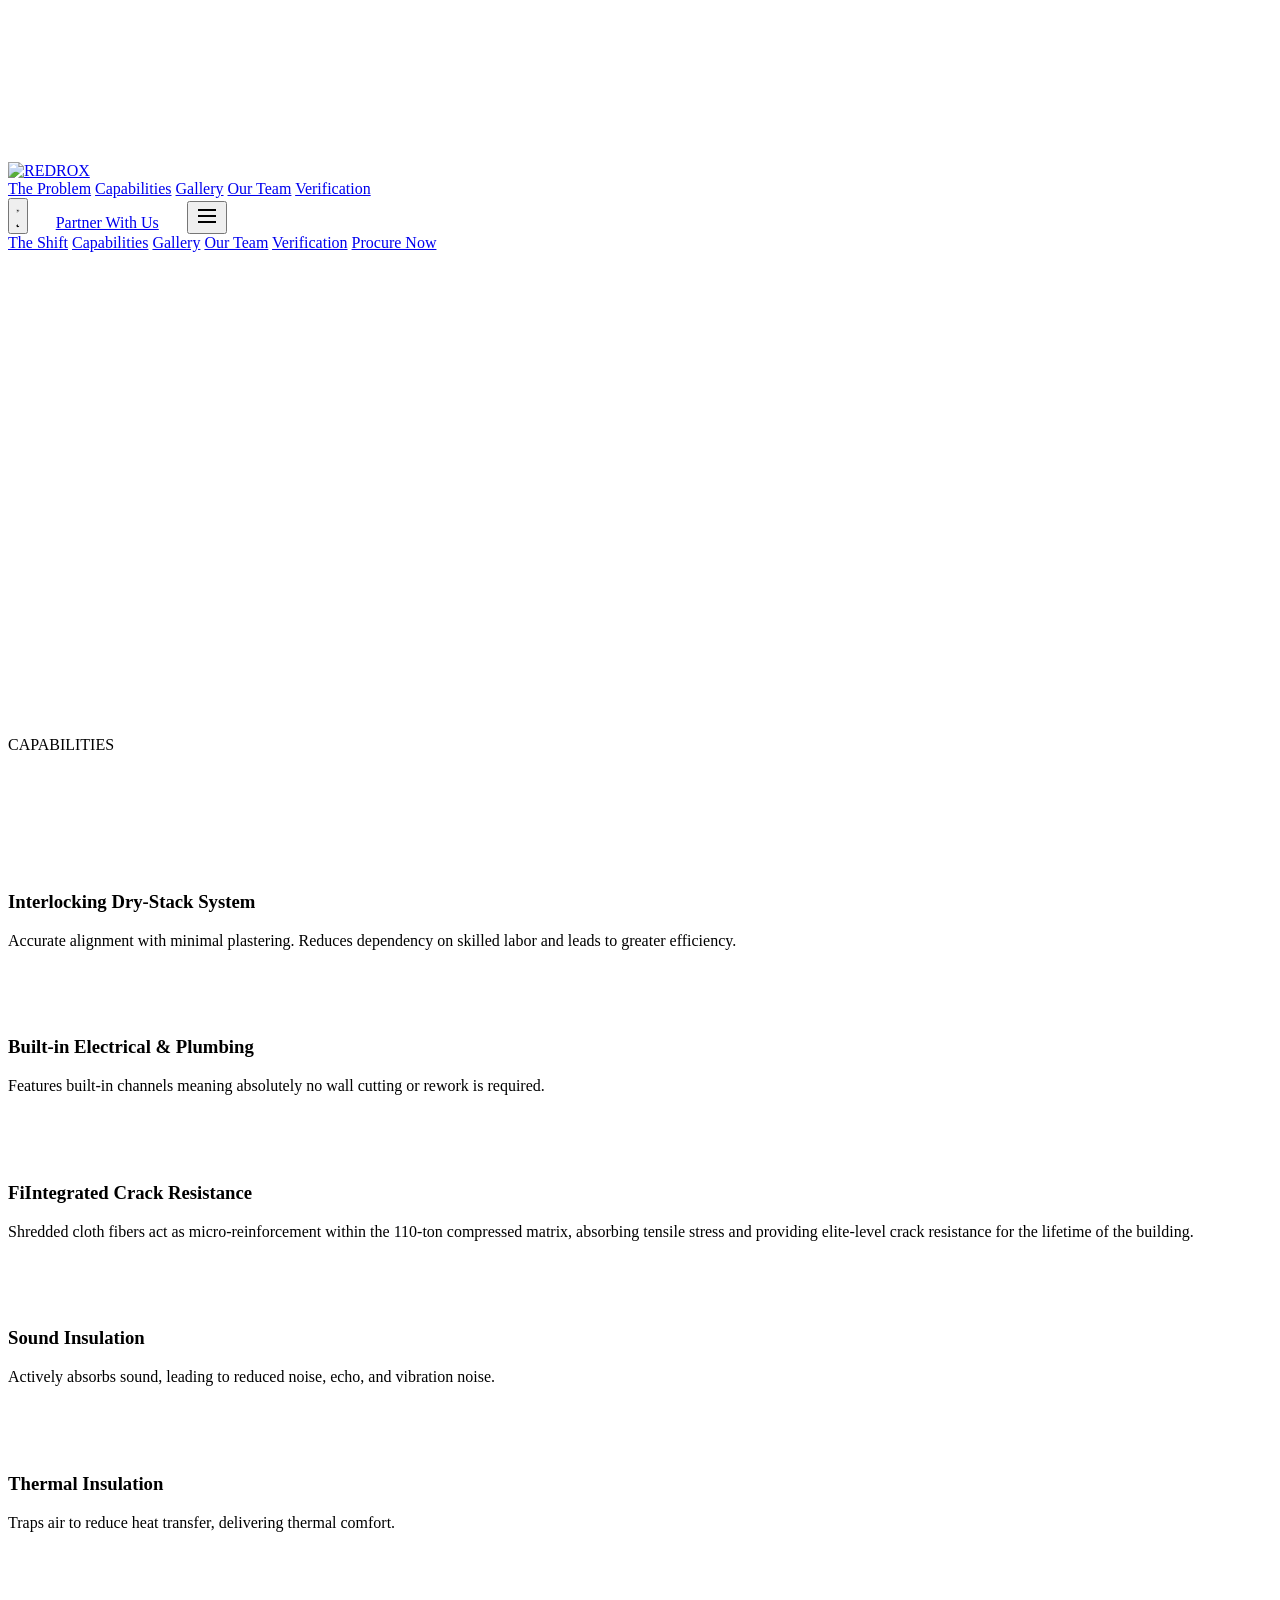
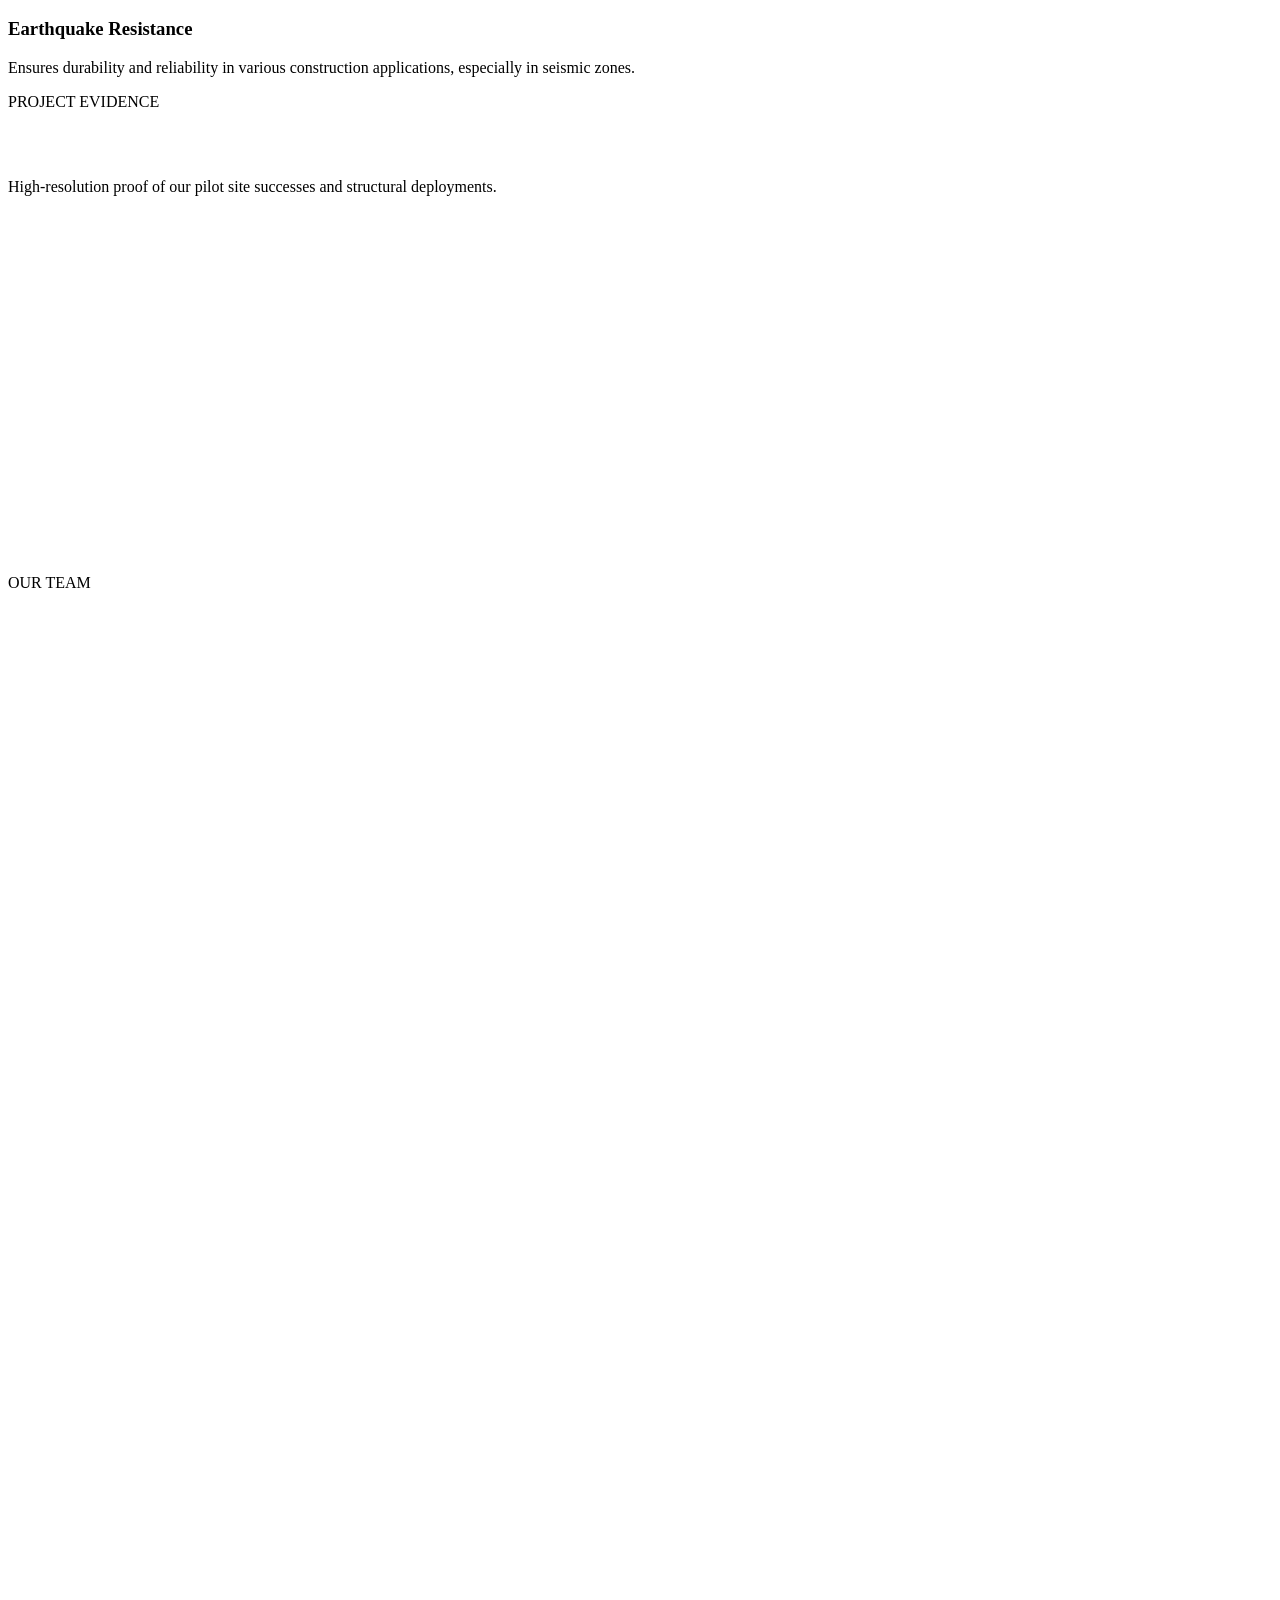
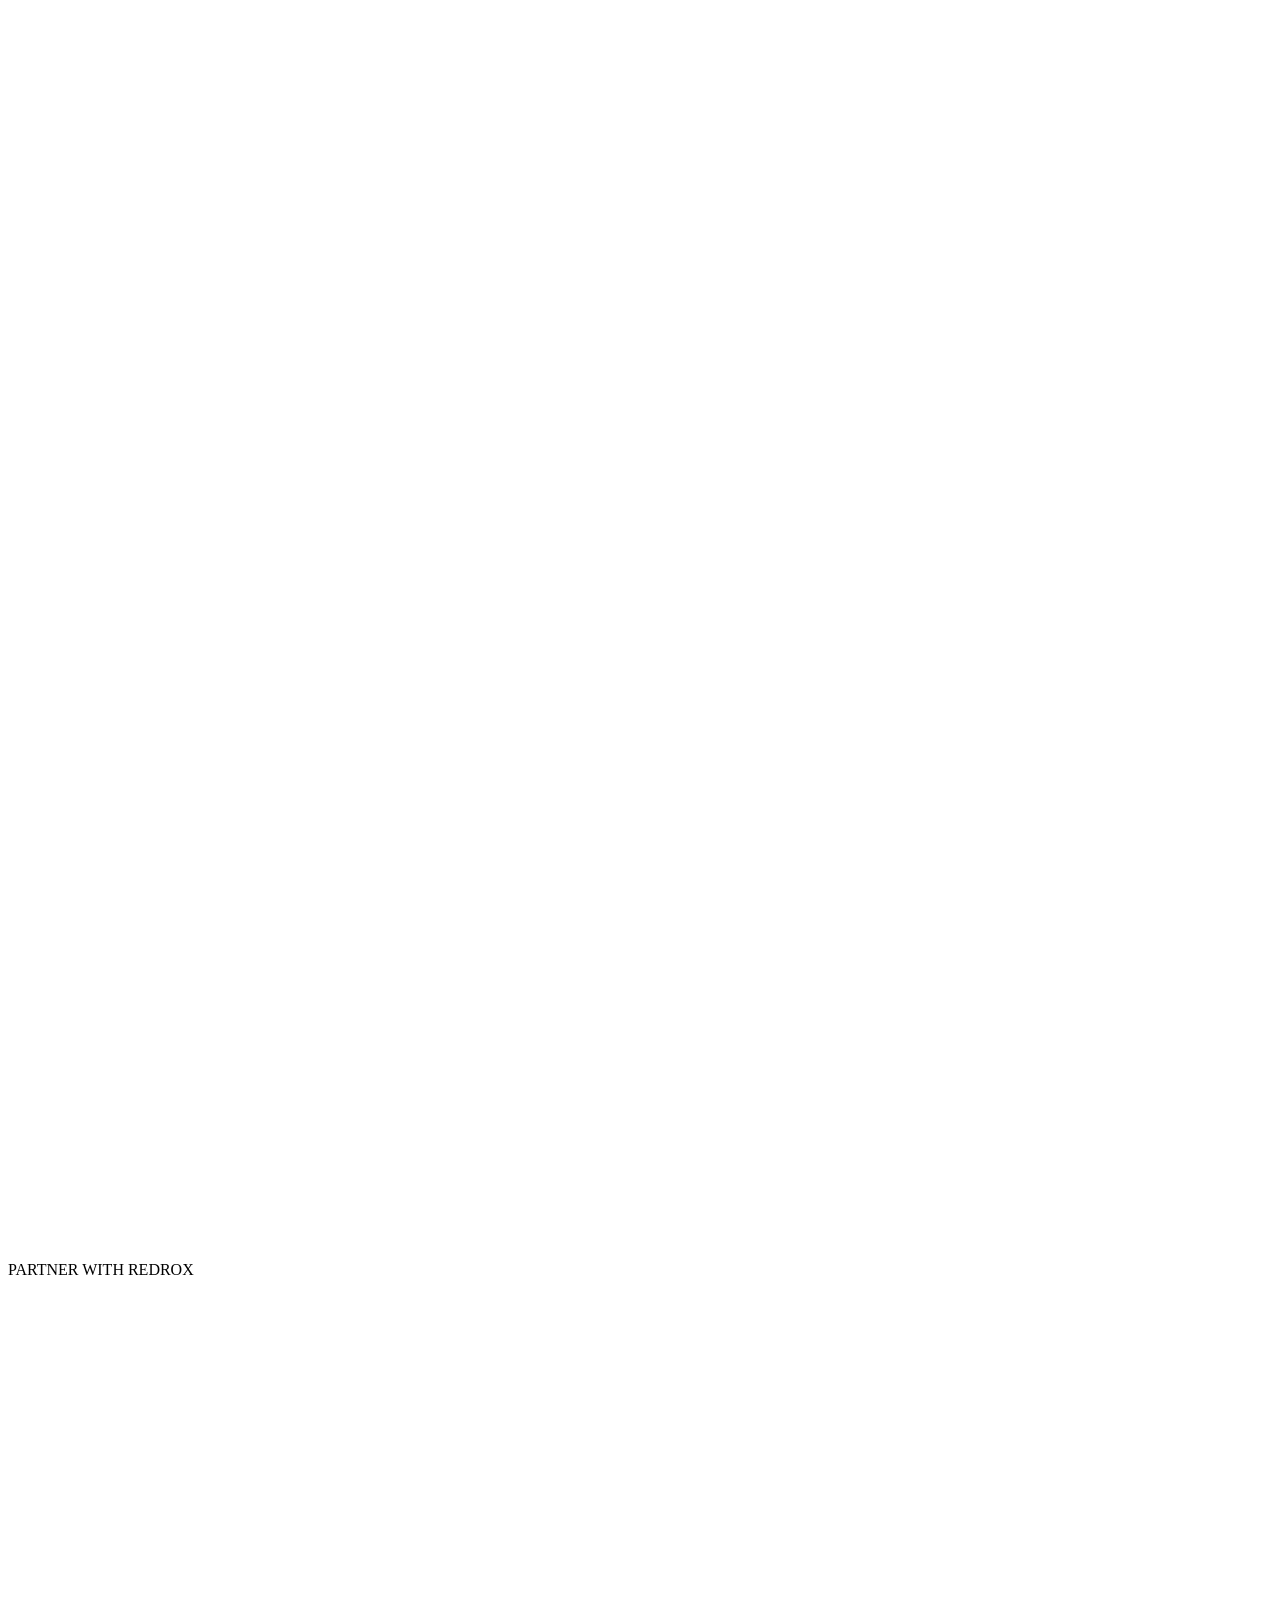
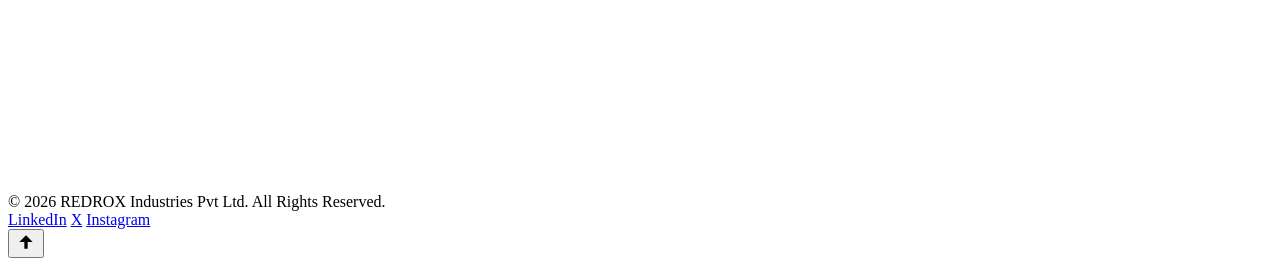
==== index.html @ 6931ef96 "test: slight visual change to verify live deployment pipeline Co-authored-by: Jarvis <technicalmanja" ====
<!DOCTYPE html>
<html lang="en">

<head>
    <meta charset="UTF-8">
    <meta name="viewport" content="width=device-width, initial-scale=1.0">
    <title>REDROX | Strong Foundations of Trust</title>

    <!-- SEO & Metadata -->
    <meta name="description"
        content="REDROX Industries provides high-strength interlocking construction blocks that slash build times from 2 years to 6 months. Eco-friendly, seismic-resistant, and thermally insulated.">
    <meta name="keywords"
        content="REDROX, interlocking blocks, sustainable construction, fast build, seismic resistant, thermal insulation, B2B construction">
    <link rel="icon" type="image/png" href="images/hammer-logo.png">
    <link rel="apple-touch-icon" href="images/favicon.png">

    <!-- Open Graph / Social Media -->
    <meta property="og:title" content="REDROX | Strong Foundations of Trust">
    <meta property="og:description"
        content="Next-generation interlocking blocks slashing construction time and costs without compromising strength.">
    <meta property="og:image" content="images/logo.png">
    <meta property="og:type" content="website">
    <meta name="twitter:card" content="summary_large_image">
    <meta name="twitter:title" content="REDROX Industries | Innovation in Masonry">
    <meta name="twitter:description"
        content="Sustainable, high-performance construction materials for modern infrastructure.">

    <!-- Preconnect & Fonts -->
    <link rel="preconnect" href="https://fonts.googleapis.com">
    <link rel="preconnect" href="https://fonts.gstatic.com" crossorigin>
    <link
        href="https://fonts.googleapis.com/css2?family=Poppins:wght@400;500;600;700;800;900&family=Ubuntu:wght@300;400;500;700&display=swap"
        rel="stylesheet">

    <!-- External Styles -->
    <link href="https://unpkg.com/aos@2.3.1/dist/aos.css" rel="stylesheet">
    <link rel="stylesheet" href="style.css">

    <!-- DEV TIP: Most text elements have 'contenteditable' enabled. You can edit them directly in the browser! -->
</head>

<body>

    <!-- Dynamic Background Elements -->
    <canvas id="bgCanvas" aria-hidden="true"></canvas>
    <div id="spotlight" aria-hidden="true"></div>

    <!-- [1] NAVIGATION -->
    <nav id="navbar">
        <div class="nav-left-brand">
            <a href="#hero">
                <img src="images/logo-combined.png" alt="REDROX" class="nav-logo">
            </a>
        </div>

        <div class="nav-center">
            <a href="#problem">The Problem</a>
            <a href="#features">Capabilities</a>
            <a href="gallery.html">Gallery</a>
            <a href="#team">Our Team</a>
            <a href="#accreditation">Verification</a>
        </div>

        <div class="nav-right">
            <button class="theme-toggle" id="themeToggle" aria-label="Toggle dark/light mode">
                <svg class="sun-icon" viewBox="0 0 24 24">
                    <path
                        d="M12 7c-2.76 0-5 2.24-5 5s2.24 5 5 5 5-2.24 5-5-2.24-5-5-5zM2 13h2c.55 0 1-.45 1-1s-.45-1-1-1H2c-.55 0-1 .45-1 1s.45 1 1 1zm18 0h2c.55 0 1-.45 1-1s-.45-1-1-1h-2c-.55 0-1 .45-1 1s.45 1 1 1zM11 2v2c0 .55.45 1 1 1s1-.45 1-1V2c0-.55-.45-1-1-1s-1 .45-1 1zm0 18v2c0 .55.45 1 1 1s1-.45 1-1v-2c0-.55-.45-1-1-1s-1 .45-1 1zM5.99 4.58a.996.996 0 00-1.41 0 .996.996 0 000 1.41l1.06 1.06c.39.39 1.03.39 1.41 0s.39-1.03 0-1.41L5.99 4.58zm12.37 12.37a.996.996 0 00-1.41 0 .996.996 0 000 1.41l1.06 1.06c.39.39 1.03.39 1.41 0s.39-1.03 0-1.41l-1.06-1.06zm1.06-12.37a.996.996 0 00-1.41 0l-1.06 1.06a.996.996 0 000 1.41c.39.39 1.03.39 1.41 0l1.06-1.06a.996.996 0 000-1.41zM7.05 18.36a.996.996 0 00-1.41 0l-1.06 1.06a.996.996 0 000 1.41c.39.39 1.03.39 1.41 0l1.06-1.06a.996.996 0 000-1.41z" />
                </svg>
                <svg class="moon-icon" viewBox="0 0 24 24">
                    <path
                        d="M12 3c-4.97 0-9 4.03-9 9s4.03 9 9 9 9-4.03 9-9c0-.46-.04-.92-.1-1.36-.98 1.37-2.58 2.26-4.4 2.26-2.98 0-5.4-2.42-5.4-5.4 0-1.81.89-3.42 2.26-4.4-.44-.06-.9-.1-1.36-.1z" />
                </svg>
            </button>
            <a href="#contact" class="btn-primary" style="padding: 10px 24px;">Partner With Us</a>
            <button class="hamburger" id="menuToggle" aria-label="Toggle Navigation Menu">
                <svg width="24" height="24" viewBox="0 0 24 24" fill="none" stroke="currentColor" stroke-width="2">
                    <path d="M3 12h18M3 6h18M3 18h18" />
                </svg>
            </button>
        </div>
    </nav>

    <!-- Mobile Navigation Overlay -->
    <div class="mobile-menu" id="mobileMenu">
        <a href="#problem">The Shift</a>
        <a href="#features">Capabilities</a>
        <a href="gallery.html">Gallery</a>
        <a href="#team">Our Team</a>
        <a href="#accreditation">Verification</a>
        <a href="#contact" class="btn-primary" style="text-align: center;">Procure Now</a>
    </div>

    <!-- [2] HERO SECTION -->
    <header class="hero bg-lava" id="hero">
        <div class="hero-content">
            <h1 data-aos="fade-up" data-aos-duration="1000">
                Strong Foundations of <br><span class="text-red italic">Trust</span>
            </h1>
            <p class="subtext" data-aos="fade-up" data-aos-duration="1000" data-aos-delay="200">
                An eco-friendly, low-resource construction system featuring high-strength interlocking blocks. ✦
            </p>
            <div class="cta-row" data-aos="fade-up" data-aos-duration="1000" data-aos-delay="400">
                <a href="#contact" class="btn-primary btn-large">Secure Bulk Supply</a>
            </div>
            <div class="scroll-indicator-wrap" data-aos="fade-up" data-aos-duration="1000" data-aos-delay="600">
                <div class="scroll-indicator" aria-hidden="true"></div>
            </div>
        </div>
    </header>


    <!-- [4] THE SHIFT (Problem/Solution) -->
    <section class="section problem" id="problem">
        <div class="container grid-center">
            <article class="problem-text" data-aos="fade-up">
                <div class="section-label text-red">THE PROBLEM</div>
                <h2>The Construction Industry is Broken <span class="text-red">We Fixed It.</span></h2>
                <p>
                    100M+ tons of textile waste. 2-year build cycles. Cracking cement blocks. The old way of building is
                    over — REDROX replaces it with something 4–5× stronger, built in a fraction of the time.
                </p>
            </article>
        </div>
    </section>



    <!-- [6] CORE METRICS -->
    <section class="section stats" id="stats">
        <div class="container container-md text-center">
            <h2 data-aos="fade-up">CORE METRICS</h2>
            <div class="stats-grid">
                <div class="stat-card" data-aos="fade-up" data-aos-delay="100">
                    <div class="stat-number">110 TONS</div>
                    <div class="stat-text">Hydraulic compression for maximum density, ensuring zero water leakage and no
                        gaps.</div>
                </div>
                <div class="stat-card" data-aos="fade-up" data-aos-delay="200">
                    <div class="stat-number">4–5&times;</div>
                    <div class="stat-text">Greater load-bearing capacity and strength than conventional clay bricks.
                    </div>
                </div>
                <div class="stat-card" data-aos="fade-up" data-aos-delay="300">
                    <div class="stat-number">70%</div>
                    <div class="stat-text">Reduction in water consumption and significant savings in cement usage per
                        build.</div>
                </div>
                <div class="stat-card" data-aos="fade-up" data-aos-delay="400">
                    <div class="stat-number">10&deg;C</div>
                    <div class="stat-text">Cooler indoor temperatures, drastically lowering AC and electricity
                        consumption.</div>
                </div>
            </div>
        </div>
    </section>

    <!-- [7] STICKY FEATURE SHOWCASE -->
    <section class="section features-sticky" id="features">
        <div class="container text-center mb-48">
            <div class="section-label text-red">CAPABILITIES</div>
            <h2 data-aos="fade-up">Architected for Longevity.</h2>
        </div>

        <div class="sticky-container">
            <div class="sticky-cards" id="stickyCards">
                <article class="sticky-card">
                    <div class="card-inner">
                        <div class="card-icon" aria-hidden="true">
                            <svg viewBox="0 0 48 48" width="48" height="48" fill="none" stroke="var(--accent)"
                                stroke-width="2.5">
                                <rect x="6" y="24" width="36" height="16" rx="2"></rect>
                                <rect x="12" y="8" width="24" height="16" rx="2"></rect>
                                <path d="M20 24v-4m8 4v-4"></path>
                            </svg>
                        </div>
                        <h3>Interlocking Dry-Stack System</h3>
                        <p>Accurate alignment with minimal plastering.
                            Reduces dependency on skilled labor and leads to greater efficiency.</p>
                    </div>
                </article>
                <article class="sticky-card">
                    <div class="card-inner">
                        <div class="card-icon" aria-hidden="true">
                            <svg viewBox="0 0 48 48" width="48" height="48" fill="none" stroke="var(--accent)"
                                stroke-width="2.5">
                                <rect x="6" y="6" width="36" height="36" rx="4"></rect>
                                <path d="M16 6v36M32 6v36M6 24h36M16 16h16M16 32h16"></path>
                            </svg>
                        </div>
                        <h3>Built-in Electrical & Plumbing</h3>
                        <p>Features built-in channels meaning absolutely no wall cutting or rework is required.</p>
                    </div>
                </article>
                <article class="sticky-card">
                    <div class="card-inner">
                        <div class="card-icon" aria-hidden="true">
                            <svg viewBox="0 0 48 48" width="48" height="48" fill="none" stroke="var(--accent)"
                                stroke-width="2.5">
                                <path d="M24 4C14 4 6 12 6 22c0 14 18 22 18 22s18-8 18-22c0-10-8-18-18-18z"></path>
                                <path d="M24 44V16m-8 12l8-6m8 10l-8-6"></path>
                            </svg>
                        </div>
                        <h3>FiIntegrated Crack Resistance</h3>
                        <p>Shredded cloth fibers act as micro-reinforcement within the 110-ton compressed matrix,
                            absorbing tensile stress and providing elite-level crack resistance for the lifetime of the
                            building.</p>
                    </div>
                </article>
                <article class="sticky-card">
                    <div class="card-inner">
                        <div class="card-icon" aria-hidden="true">
                            <svg viewBox="0 0 48 48" width="48" height="48" fill="none" stroke="var(--accent)"
                                stroke-width="2.5">
                                <path d="M12 24c0-6 10-12 10-12v24S12 30 12 24z"></path>
                                <path d="M28 16c4 4 4 12 0 16M34 10c8 8 8 20 0 28"></path>
                            </svg>
                        </div>
                        <h3>Sound Insulation</h3>
                        <p>Actively absorbs sound, leading to reduced noise, echo, and vibration noise.</p>
                    </div>
                </article>
                <article class="sticky-card">
                    <div class="card-inner">
                        <div class="card-icon" aria-hidden="true">
                            <svg viewBox="0 0 48 48" width="48" height="48" fill="none" stroke="var(--accent)"
                                stroke-width="2.5">
                                <path d="M24 38a6 6 0 100-12 6 6 0 000 12z"></path>
                                <path d="M24 10v16"></path>
                                <path d="M34 16v14a10 10 0 01-20 0V16a10 10 0 0120 0z"></path>
                            </svg>
                        </div>
                        <h3>Thermal Insulation</h3>
                        <p>Traps air to reduce heat transfer, delivering thermal comfort.</p>
                    </div>
                </article>
                <article class="sticky-card">
                    <div class="card-inner">
                        <div class="card-icon" aria-hidden="true">
                            <svg viewBox="0 0 48 48" width="48" height="48" fill="none" stroke="var(--accent)"
                                stroke-width="2.5">
                                <path d="M24 4L8 12v16l16 16 16-16V12L24 4z"></path>
                                <path d="M8 12l16 12 16-12"></path>
                                <path d="M24 24v20"></path>
                            </svg>
                        </div>
                        <h3>Earthquake Resistance</h3>
                        <p>Ensures durability and reliability in various construction applications, especially in
                            seismic zones.</p>
                    </div>
                </article>
            </div>
        </div>
    </section>

    <!-- [8] SITE INSTALLATIONS GALLERY -->
    <section class="section gallery" id="evidence">
        <div class="container text-center">
            <div class="section-label text-red">PROJECT EVIDENCE</div>
            <h2 data-aos="fade-up">Proven in the Field.</h2>
            <p class="subtext-centered mb-48">High-resolution proof of our pilot site successes
                and structural deployments.</p>

            <div class="bento-grid">
                <!-- Row 1 & 2 Left: Main Image (2x2) -->
                <div class="bento-cell bento-2x2" data-aos="fade-up" data-aos-delay="100">
                    <img src="images/1.jpeg" alt="REDROX Site Installation" loading="lazy">
                </div>

                <!-- Row 1 Right: Video 7 (2x1) -->
                <div class="bento-cell bento-2x1" data-aos="fade-up" data-aos-delay="200">
                    <video autoplay muted loop playsinline>
                        <source src="videos/14.mp4" type="video/mp4">
                    </video>
                </div>

                <!-- Row 2 Middle: Image 2 (1x1) -->
                <div class="bento-cell bento-1x1" data-aos="fade-up" data-aos-delay="300">
                    <img src="images/2.jpeg" alt="Material Texture" loading="lazy">
                </div>

                <!-- Row 2 Right: Video 6 (1x1) -->
                <div class="bento-cell bento-1x1" data-aos="fade-up" data-aos-delay="400">
                    <video autoplay muted loop playsinline>
                        <source src="videos/16.mp4" type="video/mp4">
                    </video>
                </div>

            </div>

            <div class="text-center mt-48" data-aos="fade-up">
                <a href="gallery.html" class="btn-secondary btn-large">Explore Full Gallery</a>
            </div>
        </div>
    </section>

    <!-- [9] TEAM SECTION -->
    <section class="section team-marquee-section" id="team">
        <div class="container text-center mb-48">
            <div class="section-label text-red">OUR TEAM</div>
            <h2 data-aos="fade-up">Meet our Innovators</h2>
            <p class="subtext-centered" data-aos="fade-up" data-aos-delay="100">
                A dynamic team of young innovators blending engineering expertise with fresh
                perspectives to shape a stronger future.
            </p>
        </div>

        <div class="marquee-container" data-aos="fade-in" data-aos-delay="200">
            <div class="marquee-content">
                <!-- Original Set -->
                <div class="team-member-card">
                    <div class="team-img-box">
                        <img src="images/team-1.png" alt="S.A Kanith Kumar" loading="lazy">
                    </div>
                    <div class="team-info">
                        <h3>S.A Kanith Kumar</h3>
                        <div class="role">Founder &amp; CEO</div>
                        <p class="bio">Founded REDROX at the age of 18 with a vision to turn innovative ideas into
                            real-world solutions. Currently pursuing Civil Engineering at Sathyabama Institute of
                            Science and Technology. He is driven by curiosity and determination to build impactful
                            solutions and grow REDROX into a global leader.</p>
                        <div class="social-links">
                            <a href="#" aria-label="LinkedIn" class="social-icon">
                                <svg viewBox="0 0 24 24" fill="currentColor" width="20" height="20">
                                    <path
                                        d="M20.447 20.452h-3.554v-5.569c0-1.328-.027-3.037-1.852-3.037-1.853 0-2.136 1.445-2.136 2.939v5.667H9.351V9h3.414v1.561h.046c.477-.9 1.637-1.85 3.37-1.85 3.601 0 4.267 2.37 4.267 5.455v6.286zM5.337 7.433c-1.144 0-2.063-.926-2.063-2.065 0-1.138.92-2.063 2.063-2.063 1.14 0 2.064.925 2.064 2.063 0 1.139-.925 2.065-2.064 2.065zm1.782 13.019H3.555V9h3.564v11.452zM22.225 0H1.771C.792 0 0 .774 0 1.729v20.542C0 23.227.792 24 1.771 24h20.451C23.2 24 24 23.227 24 22.271V1.729C24 .774 23.2 0 22.222 0h.003z" />
                                </svg>
                            </a>
                            <a href="#" aria-label="Instagram" class="social-icon">
                                <svg viewBox="0 0 24 24" fill="currentColor" width="20" height="20">
                                    <path
                                        d="M12 2.163c3.204 0 3.584.012 4.85.07 3.252.148 4.771 1.691 4.919 4.919.058 1.265.069 1.645.069 4.849 0 3.205-.012 3.584-.069 4.849-.149 3.225-1.664 4.771-4.919 4.919-1.266.058-1.644.07-4.85.07-3.204 0-3.584-.012-4.849-.07-3.26-.149-4.771-1.699-4.919-4.92-.058-1.265-.07-1.644-.07-4.849 0-3.204.013-3.583.07-4.849.149-3.227 1.664-4.771 4.919-4.919 1.266-.057 1.645-.069 4.849-.069zM12 0C8.741 0 8.333.014 7.053.072 2.695.272.273 2.69.073 7.052.014 8.333 0 8.741 0 12c0 3.259.014 3.668.072 4.948.203 4.358 2.618 6.78 6.98 6.98C8.333 23.986 8.741 24 12 24c3.259 0 3.668-.014 4.948-.072 4.354-.2 6.782-2.618 6.979-6.98.059-1.28.073-1.689.073-4.948 0-3.259-.014-3.667-.072-4.947-.196-4.354-2.617-6.78-6.979-6.98C15.668.014 15.259 0 12 0zm0 5.838a6.162 6.162 0 100 12.324 6.162 6.162 0 000-12.324zM12 16a4 4 0 110-8 4 4 0 010 8zm6.406-11.845a1.44 1.44 0 100 2.881 1.44 1.44 0 000-2.881z" />
                                </svg>
                            </a>
                        </div>
                    </div>
                </div>


                <div class="team-member-card">
                    <div class="team-img-box">
                        <img src="images/team-2.png" alt="S.Raghavi" loading="lazy">
                    </div>
                    <div class="team-info">
                        <h3>S.Raghavi</h3>
                        <div class="role">Co-Founder, CCO</div>
                        <p class="bio">Raghavi plays a vital role in supporting the company’s communication strategy and
                            creative direction. She brings fresh ideas and innovative thinking that help shape the
                            company’s unique voice and future.</p>
                        <div class="social-links">
                            <a href="#" aria-label="LinkedIn" class="social-icon">
                                <svg viewBox="0 0 24 24" fill="currentColor" width="20" height="20">
                                    <path
                                        d="M20.447 20.452h-3.554v-5.569c0-1.328-.027-3.037-1.852-3.037-1.853 0-2.136 1.445-2.136 2.939v5.667H9.351V9h3.414v1.561h.046c.477-.9 1.637-1.85 3.37-1.85 3.601 0 4.267 2.37 4.267 5.455v6.286zM5.337 7.433c-1.144 0-2.063-.926-2.063-2.065 0-1.138.92-2.063 2.063-2.063 1.14 0 2.064.925 2.064 2.063 0 1.139-.925 2.065-2.064 2.065zm1.782 13.019H3.555V9h3.564v11.452zM22.225 0H1.771C.792 0 0 .774 0 1.729v20.542C0 23.227.792 24 1.771 24h20.451C23.2 24 24 23.227 24 22.271V1.729C24 .774 23.2 0 22.222 0h.003z" />
                                </svg>
                            </a>
                            <a href="#" aria-label="Instagram" class="social-icon">
                                <svg viewBox="0 0 24 24" fill="currentColor" width="20" height="20">
                                    <path
                                        d="M12 2.163c3.204 0 3.584.012 4.85.07 3.252.148 4.771 1.691 4.919 4.919.058 1.265.069 1.645.069 4.849 0 3.205-.012 3.584-.069 4.849-.149 3.225-1.664 4.771-4.919 4.919-1.266.058-1.644.07-4.85.07-3.204 0-3.584-.012-4.849-.07-3.26-.149-4.771-1.699-4.919-4.92-.058-1.265-.07-1.644-.07-4.849 0-3.204.013-3.583.07-4.849.149-3.227 1.664-4.771 4.919-4.919 1.266-.057 1.645-.069 4.849-.069zM12 0C8.741 0 8.333.014 7.053.072 2.695.272.273 2.69.073 7.052.014 8.333 0 8.741 0 12c0 3.259.014 3.668.072 4.948.203 4.358 2.618 6.78 6.98 6.98C8.333 23.986 8.741 24 12 24c3.259 0 3.668-.014 4.948-.072 4.354-.2 6.782-2.618 6.979-6.98.059-1.28.073-1.689.073-4.948 0-3.259-.014-3.667-.072-4.947-.196-4.354-2.617-6.78-6.979-6.98C15.668.014 15.259 0 12 0zm0 5.838a6.162 6.162 0 100 12.324 6.162 6.162 0 000-12.324zM12 16a4 4 0 110-8 4 4 0 010 8zm6.406-11.845a1.44 1.44 0 100 2.881 1.44 1.44 0 000-2.881z" />
                                </svg>
                            </a>
                        </div>
                    </div>
                </div>


                <div class="team-member-card">
                    <div class="team-img-box">
                        <img src="images/team-3.png" alt="S.Adhith" loading="lazy">
                    </div>
                    <div class="team-info">
                        <h3>S.Adhith</h3>
                        <div class="role">Chief Operating Officer</div>
                        <p class="bio">Aged 19, Adhith is a key member of the leadership team. Manages day-to-day
                            operations and ensures the smooth execution of the company’s vision. He focuses on turning
                            bold ideas into action to drive company growth.</p>
                        <div class="social-links">
                            <a href="#" aria-label="LinkedIn" class="social-icon">
                                <svg viewBox="0 0 24 24" fill="currentColor" width="20" height="20">
                                    <path
                                        d="M20.447 20.452h-3.554v-5.569c0-1.328-.027-3.037-1.852-3.037-1.853 0-2.136 1.445-2.136 2.939v5.667H9.351V9h3.414v1.561h.046c.477-.9 1.637-1.85 3.37-1.85 3.601 0 4.267 2.37 4.267 5.455v6.286zM5.337 7.433c-1.144 0-2.063-.926-2.063-2.065 0-1.138.92-2.063 2.063-2.063 1.14 0 2.064.925 2.064 2.063 0 1.139-.925 2.065-2.064 2.065zm1.782 13.019H3.555V9h3.564v11.452zM22.225 0H1.771C.792 0 0 .774 0 1.729v20.542C0 23.227.792 24 1.771 24h20.451C23.2 24 24 23.227 24 22.271V1.729C24 .774 23.2 0 22.222 0h.003z" />
                                </svg>
                            </a>
                            <a href="#" aria-label="Instagram" class="social-icon">
                                <svg viewBox="0 0 24 24" fill="currentColor" width="20" height="20">
                                    <path
                                        d="M12 2.163c3.204 0 3.584.012 4.85.07 3.252.148 4.771 1.691 4.919 4.919.058 1.265.069 1.645.069 4.849 0 3.205-.012 3.584-.069 4.849-.149 3.225-1.664 4.771-4.919 4.919-1.266.058-1.644.07-4.85.07-3.204 0-3.584-.012-4.849-.07-3.26-.149-4.771-1.699-4.919-4.92-.058-1.265-.07-1.644-.07-4.849 0-3.204.013-3.583.07-4.849.149-3.227 1.664-4.771 4.919-4.919 1.266-.057 1.645-.069 4.849-.069zM12 0C8.741 0 8.333.014 7.053.072 2.695.272.273 2.69.073 7.052.014 8.333 0 8.741 0 12c0 3.259.014 3.668.072 4.948.203 4.358 2.618 6.78 6.98 6.98C8.333 23.986 8.741 24 12 24c3.259 0 3.668-.014 4.948-.072 4.354-.2 6.782-2.618 6.979-6.98.059-1.28.073-1.689.073-4.948 0-3.259-.014-3.667-.072-4.947-.196-4.354-2.617-6.78-6.979-6.98C15.668.014 15.259 0 12 0zm0 5.838a6.162 6.162 0 100 12.324 6.162 6.162 0 000-12.324zM12 16a4 4 0 110-8 4 4 0 010 8zm6.406-11.845a1.44 1.44 0 100 2.881 1.44 1.44 0 000-2.881z" />
                                </svg>
                            </a>
                        </div>
                    </div>
                </div>

                <div class="team-member-card">
                    <div class="team-img-box">
                        <img src="images/team-4.png" alt="M.Kiruthivasan" loading="lazy">
                    </div>
                    <div class="team-info">
                        <h3>M.Kiruthivasan</h3>
                        <div class="role">Chief Financial Officer</div>
                        <p class="bio">Currently pursuing an MBA. Responsible for overseeing financial planning and
                            strategy. He ensures financial stability while supporting long-term development and growth.
                        </p>
                        <div class="social-links">
                            <a href="#" aria-label="LinkedIn" class="social-icon">
                                <svg viewBox="0 0 24 24" fill="currentColor" width="20" height="20">
                                    <path
                                        d="M20.447 20.452h-3.554v-5.569c0-1.328-.027-3.037-1.852-3.037-1.853 0-2.136 1.445-2.136 2.939v5.667H9.351V9h3.414v1.561h.046c.477-.9 1.637-1.85 3.37-1.85 3.601 0 4.267 2.37 4.267 5.455v6.286zM5.337 7.433c-1.144 0-2.063-.926-2.063-2.065 0-1.138.92-2.063 2.063-2.063 1.14 0 2.064.925 2.064 2.063 0 1.139-.925 2.065-2.064 2.065zm1.782 13.019H3.555V9h3.564v11.452zM22.225 0H1.771C.792 0 0 .774 0 1.729v20.542C0 23.227.792 24 1.771 24h20.451C23.2 24 24 23.227 24 22.271V1.729C24 .774 23.2 0 22.222 0h.003z" />
                                </svg>
                            </a>
                            <a href="#" aria-label="Instagram" class="social-icon">
                                <svg viewBox="0 0 24 24" fill="currentColor" width="20" height="20">
                                    <path
                                        d="M12 2.163c3.204 0 3.584.012 4.85.07 3.252.148 4.771 1.691 4.919 4.919.058 1.265.069 1.645.069 4.849 0 3.205-.012 3.584-.069 4.849-.149 3.225-1.664 4.771-4.919 4.919-1.266.058-1.644.07-4.85.07-3.204 0-3.584-.012-4.849-.07-3.26-.149-4.771-1.699-4.919-4.92-.058-1.265-.07-1.644-.07-4.849 0-3.204.013-3.583.07-4.849.149-3.227 1.664-4.771 4.919-4.919 1.266-.057 1.645-.069 4.849-.069zM12 0C8.741 0 8.333.014 7.053.072 2.695.272.273 2.69.073 7.052.014 8.333 0 8.741 0 12c0 3.259.014 3.668.072 4.948.203 4.358 2.618 6.78 6.98 6.98C8.333 23.986 8.741 24 12 24c3.259 0 3.668-.014 4.948-.072 4.354-.2 6.782-2.618 6.979-6.98.059-1.28.073-1.689.073-4.948 0-3.259-.014-3.667-.072-4.947-.196-4.354-2.617-6.78-6.979-6.98C15.668.014 15.259 0 12 0zm0 5.838a6.162 6.162 0 100 12.324 6.162 6.162 0 000-12.324zM12 16a4 4 0 110-8 4 4 0 010 8zm6.406-11.845a1.44 1.44 0 100 2.881 1.44 1.44 0 000-2.881z" />
                                </svg>
                            </a>
                        </div>
                    </div>
                </div>

                <div class="team-member-card">
                    <div class="team-img-box">
                        <img src="images/team-5.png" alt="M.S. Anushri" loading="lazy">
                    </div>
                    <div class="team-info">
                        <h3>M. S. Anushri</h3>
                        <div class="role">Chief Marketing Officer</div>
                        <p class="bio">Pursuing Biomedical Engineering at Sathyabama Institute of Science and
                            Technology. Leads marketing efforts and brand building. With strong communication skills,
                            she connects REDROX with global audiences to promote the company’s vision.</p>
                        <div class="social-links">
                            <a href="#" aria-label="LinkedIn" class="social-icon">
                                <svg viewBox="0 0 24 24" fill="currentColor" width="20" height="20">
                                    <path
                                        d="M20.447 20.452h-3.554v-5.569c0-1.328-.027-3.037-1.852-3.037-1.853 0-2.136 1.445-2.136 2.939v5.667H9.351V9h3.414v1.561h.046c.477-.9 1.637-1.85 3.37-1.85 3.601 0 4.267 2.37 4.267 5.455v6.286zM5.337 7.433c-1.144 0-2.063-.926-2.063-2.065 0-1.138.92-2.063 2.063-2.063 1.14 0 2.064.925 2.064 2.063 0 1.139-.925 2.065-2.064 2.065zm1.782 13.019H3.555V9h3.564v11.452zM22.225 0H1.771C.792 0 0 .774 0 1.729v20.542C0 23.227.792 24 1.771 24h20.451C23.2 24 24 23.227 24 22.271V1.729C24 .774 23.2 0 22.222 0h.003z" />
                                </svg>
                            </a>
                            <a href="#" aria-label="Instagram" class="social-icon">
                                <svg viewBox="0 0 24 24" fill="currentColor" width="20" height="20">
                                    <path
                                        d="M12 2.163c3.204 0 3.584.012 4.85.07 3.252.148 4.771 1.691 4.919 4.919.058 1.265.069 1.645.069 4.849 0 3.205-.012 3.584-.069 4.849-.149 3.225-1.664 4.771-4.919 4.919-1.266.058-1.644.07-4.85.07-3.204 0-3.584-.012-4.849-.07-3.26-.149-4.771-1.699-4.919-4.92-.058-1.265-.07-1.644-.07-4.849 0-3.204.013-3.583.07-4.849.149-3.227 1.664-4.771 4.919-4.919 1.266-.057 1.645-.069 4.849-.069zM12 0C8.741 0 8.333.014 7.053.072 2.695.272.273 2.69.073 7.052.014 8.333 0 8.741 0 12c0 3.259.014 3.668.072 4.948.203 4.358 2.618 6.78 6.98 6.98C8.333 23.986 8.741 24 12 24c3.259 0 3.668-.014 4.948-.072 4.354-.2 6.782-2.618 6.979-6.98.059-1.28.073-1.689.073-4.948 0-3.259-.014-3.667-.072-4.947-.196-4.354-2.617-6.78-6.979-6.98C15.668.014 15.259 0 12 0zm0 5.838a6.162 6.162 0 100 12.324 6.162 6.162 0 000-12.324zM12 16a4 4 0 110-8 4 4 0 010 8zm6.406-11.845a1.44 1.44 0 100 2.881 1.44 1.44 0 000-2.881z" />
                                </svg>
                            </a>
                        </div>
                    </div>
                </div>

                <div class="team-member-card">
                    <div class="team-img-box">
                        <img src="images/team-6.png" alt="Varsha Prabhakaran" loading="lazy">
                    </div>
                    <div class="team-info">
                        <h3>Varsha Prabhakaran</h3>
                        <div class="role">Business Development Executive</div>
                        <p class="bio">Pursuing her first year at Manipal University. Focuses on identifying new
                            business opportunities and building partnerships. She also assists the team with legal and
                            documentation-related work to ensure smooth operations.</p>
                        <div class="social-links">
                            <a href="#" aria-label="LinkedIn" class="social-icon">
                                <svg viewBox="0 0 24 24" fill="currentColor" width="20" height="20">
                                    <path
                                        d="M20.447 20.452h-3.554v-5.569c0-1.328-.027-3.037-1.852-3.037-1.853 0-2.136 1.445-2.136 2.939v5.667H9.351V9h3.414v1.561h.046c.477-.9 1.637-1.85 3.37-1.85 3.601 0 4.267 2.37 4.267 5.455v6.286zM5.337 7.433c-1.144 0-2.063-.926-2.063-2.065 0-1.138.92-2.063 2.063-2.063 1.14 0 2.064.925 2.064 2.063 0 1.139-.925 2.065-2.064 2.065zm1.782 13.019H3.555V9h3.564v11.452zM22.225 0H1.771C.792 0 0 .774 0 1.729v20.542C0 23.227.792 24 1.771 24h20.451C23.2 24 24 23.227 24 22.271V1.729C24 .774 23.2 0 22.222 0h.003z" />
                                </svg>
                            </a>
                            <a href="#" aria-label="Instagram" class="social-icon">
                                <svg viewBox="0 0 24 24" fill="currentColor" width="20" height="20">
                                    <path
                                        d="M12 2.163c3.204 0 3.584.012 4.85.07 3.252.148 4.771 1.691 4.919 4.919.058 1.265.069 1.645.069 4.849 0 3.205-.012 3.584-.069 4.849-.149 3.225-1.664 4.771-4.919 4.919-1.266.058-1.644.07-4.85.07-3.204 0-3.584-.012-4.849-.07-3.26-.149-4.771-1.699-4.919-4.92-.058-1.265-.07-1.644-.07-4.849 0-3.204.013-3.583.07-4.849.149-3.227 1.664-4.771 4.919-4.919 1.266-.057 1.645-.069 4.849-.069zM12 0C8.741 0 8.333.014 7.053.072 2.695.272.273 2.69.073 7.052.014 8.333 0 8.741 0 12c0 3.259.014 3.668.072 4.948.203 4.358 2.618 6.78 6.98 6.98C8.333 23.986 8.741 24 12 24c3.259 0 3.668-.014 4.948-.072 4.354-.2 6.782-2.618 6.979-6.98.059-1.28.073-1.689.073-4.948 0-3.259-.014-3.667-.072-4.947-.196-4.354-2.617-6.78-6.979-6.98C15.668.014 15.259 0 12 0zm0 5.838a6.162 6.162 0 100 12.324 6.162 6.162 0 000-12.324zM12 16a4 4 0 110-8 4 4 0 010 8zm6.406-11.845a1.44 1.44 0 100 2.881 1.44 1.44 0 000-2.881z" />
                                </svg>
                            </a>
                        </div>
                    </div>
                </div>

                <!-- Duplicate Set -->
                <div class="team-member-card" aria-hidden="true">
                    <div class="team-img-box">
                        <img src="images/team-1.png" alt="S.A Kanith Kumar" loading="lazy">
                    </div>
                    <div class="team-info">
                        <h3>S.A Kanith Kumar</h3>
                        <div class="role">Founder &amp; CEO</div>
                        <p class="bio">Founded REDROX at the age of 18 with a vision to turn innovative ideas into
                            real-world solutions. Currently pursuing Civil Engineering at Sathyabama Institute of
                            Science and Technology. He is driven by curiosity and determination to build impactful
                            solutions and grow REDROX into a global leader.</p>
                        <div class="social-links">
                            <a href="#" aria-label="LinkedIn" class="social-icon">
                                <svg viewBox="0 0 24 24" fill="currentColor" width="20" height="20">
                                    <path
                                        d="M20.447 20.452h-3.554v-5.569c0-1.328-.027-3.037-1.852-3.037-1.853 0-2.136 1.445-2.136 2.939v5.667H9.351V9h3.414v1.561h.046c.477-.9 1.637-1.85 3.37-1.85 3.601 0 4.267 2.37 4.267 5.455v6.286zM5.337 7.433c-1.144 0-2.063-.926-2.063-2.065 0-1.138.92-2.063 2.063-2.063 1.14 0 2.064.925 2.064 2.063 0 1.139-.925 2.065-2.064 2.065zm1.782 13.019H3.555V9h3.564v11.452zM22.225 0H1.771C.792 0 0 .774 0 1.729v20.542C0 23.227.792 24 1.771 24h20.451C23.2 24 24 23.227 24 22.271V1.729C24 .774 23.2 0 22.222 0h.003z" />
                                </svg>
                            </a>
                            <a href="#" aria-label="Instagram" class="social-icon">
                                <svg viewBox="0 0 24 24" fill="currentColor" width="20" height="20">
                                    <path
                                        d="M12 2.163c3.204 0 3.584.012 4.85.07 3.252.148 4.771 1.691 4.919 4.919.058 1.265.069 1.645.069 4.849 0 3.205-.012 3.584-.069 4.849-.149 3.225-1.664 4.771-4.919 4.919-1.266.058-1.644.07-4.85.07-3.204 0-3.584-.012-4.849-.07-3.26-.149-4.771-1.699-4.919-4.92-.058-1.265-.07-1.644-.07-4.849 0-3.204.013-3.583.07-4.849.149-3.227 1.664-4.771 4.919-4.919 1.266-.057 1.645-.069 4.849-.069zM12 0C8.741 0 8.333.014 7.053.072 2.695.272.273 2.69.073 7.052.014 8.333 0 8.741 0 12c0 3.259.014 3.668.072 4.948.203 4.358 2.618 6.78 6.98 6.98C8.333 23.986 8.741 24 12 24c3.259 0 3.668-.014 4.948-.072 4.354-.2 6.782-2.618 6.979-6.98.059-1.28.073-1.689.073-4.948 0-3.259-.014-3.667-.072-4.947-.196-4.354-2.617-6.78-6.979-6.98C15.668.014 15.259 0 12 0zm0 5.838a6.162 6.162 0 100 12.324 6.162 6.162 0 000-12.324zM12 16a4 4 0 110-8 4 4 0 010 8zm6.406-11.845a1.44 1.44 0 100 2.881 1.44 1.44 0 000-2.881z" />
                                </svg>
                            </a>
                        </div>
                    </div>
                </div>

                <div class="team-member-card" aria-hidden="true">
                    <div class="team-img-box">
                        <img src="images/team-2.png" alt="S.Raghavi" loading="lazy">
                    </div>
                    <div class="team-info">
                        <h3>S.Raghavi</h3>
                        <div class="role">Co-Founder, CCO</div>
                        <p class="bio">Raghavi plays a vital role in supporting the company’s communication strategy and
                            creative direction. She brings fresh ideas and innovative thinking that help shape the
                            company’s unique voice and future.</p>
                        <div class="social-links">
                            <a href="#" aria-label="LinkedIn" class="social-icon">
                                <svg viewBox="0 0 24 24" fill="currentColor" width="20" height="20">
                                    <path
                                        d="M20.447 20.452h-3.554v-5.569c0-1.328-.027-3.037-1.852-3.037-1.853 0-2.136 1.445-2.136 2.939v5.667H9.351V9h3.414v1.561h.046c.477-.9 1.637-1.85 3.37-1.85 3.601 0 4.267 2.37 4.267 5.455v6.286zM5.337 7.433c-1.144 0-2.063-.926-2.063-2.065 0-1.138.92-2.063 2.063-2.063 1.14 0 2.064.925 2.064 2.063 0 1.139-.925 2.065-2.064 2.065zm1.782 13.019H3.555V9h3.564v11.452zM22.225 0H1.771C.792 0 0 .774 0 1.729v20.542C0 23.227.792 24 1.771 24h20.451C23.2 24 24 23.227 24 22.271V1.729C24 .774 23.2 0 22.222 0h.003z" />
                                </svg>
                            </a>
                            <a href="#" aria-label="Instagram" class="social-icon">
                                <svg viewBox="0 0 24 24" fill="currentColor" width="20" height="20">
                                    <path
                                        d="M12 2.163c3.204 0 3.584.012 4.85.07 3.252.148 4.771 1.691 4.919 4.919.058 1.265.069 1.645.069 4.849 0 3.205-.012 3.584-.069 4.849-.149 3.225-1.664 4.771-4.919 4.919-1.266.058-1.644.07-4.85.07-3.204 0-3.584-.012-4.849-.07-3.26-.149-4.771-1.699-4.919-4.92-.058-1.265-.07-1.644-.07-4.849 0-3.204.013-3.583.07-4.849.149-3.227 1.664-4.771 4.919-4.919 1.266-.057 1.645-.069 4.849-.069zM12 0C8.741 0 8.333.014 7.053.072 2.695.272.273 2.69.073 7.052.014 8.333 0 8.741 0 12c0 3.259.014 3.668.072 4.948.203 4.358 2.618 6.78 6.98 6.98C8.333 23.986 8.741 24 12 24c3.259 0 3.668-.014 4.948-.072 4.354-.2 6.782-2.618 6.979-6.98.059-1.28.073-1.689.073-4.948 0-3.259-.014-3.667-.072-4.947-.196-4.354-2.617-6.78-6.979-6.98C15.668.014 15.259 0 12 0zm0 5.838a6.162 6.162 0 100 12.324 6.162 6.162 0 000-12.324zM12 16a4 4 0 110-8 4 4 0 010 8zm6.406-11.845a1.44 1.44 0 100 2.881 1.44 1.44 0 000-2.881z" />
                                </svg>
                            </a>
                        </div>
                    </div>
                </div>

                <div class="team-member-card" aria-hidden="true">
                    <div class="team-img-box">
                        <img src="images/team-3.png" alt="S.Adhith" loading="lazy">
                    </div>
                    <div class="team-info">
                        <h3>S.Adhith</h3>
                        <div class="role">Chief Operating Officer</div>
                        <p class="bio">Aged 19, Adhith is a key member of the leadership team. Manages day-to-day
                            operations and ensures the smooth execution of the company’s vision. He focuses on turning
                            bold ideas into action to drive company growth.</p>
                        <div class="social-links">
                            <a href="#" aria-label="LinkedIn" class="social-icon">
                                <svg viewBox="0 0 24 24" fill="currentColor" width="20" height="20">
                                    <path
                                        d="M20.447 20.452h-3.554v-5.569c0-1.328-.027-3.037-1.852-3.037-1.853 0-2.136 1.445-2.136 2.939v5.667H9.351V9h3.414v1.561h.046c.477-.9 1.637-1.85 3.37-1.85 3.601 0 4.267 2.37 4.267 5.455v6.286zM5.337 7.433c-1.144 0-2.063-.926-2.063-2.065 0-1.138.92-2.063 2.063-2.063 1.14 0 2.064.925 2.064 2.063 0 1.139-.925 2.065-2.064 2.065zm1.782 13.019H3.555V9h3.564v11.452zM22.225 0H1.771C.792 0 0 .774 0 1.729v20.542C0 23.227.792 24 1.771 24h20.451C23.2 24 24 23.227 24 22.271V1.729C24 .774 23.2 0 22.222 0h.003z" />
                                </svg>
                            </a>
                            <a href="#" aria-label="Instagram" class="social-icon">
                                <svg viewBox="0 0 24 24" fill="currentColor" width="20" height="20">
                                    <path
                                        d="M12 2.163c3.204 0 3.584.012 4.85.07 3.252.148 4.771 1.691 4.919 4.919.058 1.265.069 1.645.069 4.849 0 3.205-.012 3.584-.069 4.849-.149 3.225-1.664 4.771-4.919 4.919-1.266.058-1.644.07-4.85.07-3.204 0-3.584-.012-4.849-.07-3.26-.149-4.771-1.699-4.919-4.92-.058-1.265-.07-1.644-.07-4.849 0-3.204.013-3.583.07-4.849.149-3.227 1.664-4.771 4.919-4.919 1.266-.057 1.645-.069 4.849-.069zM12 0C8.741 0 8.333.014 7.053.072 2.695.272.273 2.69.073 7.052.014 8.333 0 8.741 0 12c0 3.259.014 3.668.072 4.948.203 4.358 2.618 6.78 6.98 6.98C8.333 23.986 8.741 24 12 24c3.259 0 3.668-.014 4.948-.072 4.354-.2 6.782-2.618 6.979-6.98.059-1.28.073-1.689.073-4.948 0-3.259-.014-3.667-.072-4.947-.196-4.354-2.617-6.78-6.979-6.98C15.668.014 15.259 0 12 0zm0 5.838a6.162 6.162 0 100 12.324 6.162 6.162 0 000-12.324zM12 16a4 4 0 110-8 4 4 0 010 8zm6.406-11.845a1.44 1.44 0 100 2.881 1.44 1.44 0 000-2.881z" />
                                </svg>
                            </a>
                        </div>
                    </div>
                </div>

                <div class="team-member-card" aria-hidden="true">
                    <div class="team-img-box">
                        <img src="images/team-4.png" alt="M.Kiruthivasan" loading="lazy">
                    </div>
                    <div class="team-info">
                        <h3>M.Kiruthivasan</h3>
                        <div class="role">Chief Financial Officer</div>
                        <p class="bio">Currently pursuing an MBA. Responsible for overseeing financial planning and
                            strategy. He ensures financial stability while supporting long-term development and growth.
                        </p>
                        <div class="social-links">
                            <a href="#" aria-label="LinkedIn" class="social-icon">
                                <svg viewBox="0 0 24 24" fill="currentColor" width="20" height="20">
                                    <path
                                        d="M20.447 20.452h-3.554v-5.569c0-1.328-.027-3.037-1.852-3.037-1.853 0-2.136 1.445-2.136 2.939v5.667H9.351V9h3.414v1.561h.046c.477-.9 1.637-1.85 3.37-1.85 3.601 0 4.267 2.37 4.267 5.455v6.286zM5.337 7.433c-1.144 0-2.063-.926-2.063-2.065 0-1.138.92-2.063 2.063-2.063 1.14 0 2.064.925 2.064 2.063 0 1.139-.925 2.065-2.064 2.065zm1.782 13.019H3.555V9h3.564v11.452zM22.225 0H1.771C.792 0 0 .774 0 1.729v20.542C0 23.227.792 24 1.771 24h20.451C23.2 24 24 23.227 24 22.271V1.729C24 .774 23.2 0 22.222 0h.003z" />
                                </svg>
                            </a>
                            <a href="#" aria-label="Instagram" class="social-icon">
                                <svg viewBox="0 0 24 24" fill="currentColor" width="20" height="20">
                                    <path
                                        d="M12 2.163c3.204 0 3.584.012 4.85.07 3.252.148 4.771 1.691 4.919 4.919.058 1.265.069 1.645.069 4.849 0 3.205-.012 3.584-.069 4.849-.149 3.225-1.664 4.771-4.919 4.919-1.266.058-1.644.07-4.85.07-3.204 0-3.584-.012-4.849-.07-3.26-.149-4.771-1.699-4.919-4.92-.058-1.265-.07-1.644-.07-4.849 0-3.204.013-3.583.07-4.849.149-3.227 1.664-4.771 4.919-4.919 1.266-.057 1.645-.069 4.849-.069zM12 0C8.741 0 8.333.014 7.053.072 2.695.272.273 2.69.073 7.052.014 8.333 0 8.741 0 12c0 3.259.014 3.668.072 4.948.203 4.358 2.618 6.78 6.98 6.98C8.333 23.986 8.741 24 12 24c3.259 0 3.668-.014 4.948-.072 4.354-.2 6.782-2.618 6.979-6.98.059-1.28.073-1.689.073-4.948 0-3.259-.014-3.667-.072-4.947-.196-4.354-2.617-6.78-6.979-6.98C15.668.014 15.259 0 12 0zm0 5.838a6.162 6.162 0 100 12.324 6.162 6.162 0 000-12.324zM12 16a4 4 0 110-8 4 4 0 010 8zm6.406-11.845a1.44 1.44 0 100 2.881 1.44 1.44 0 000-2.881z" />
                                </svg>
                            </a>
                        </div>
                    </div>
                </div>

                <div class="team-member-card" aria-hidden="true">
                    <div class="team-img-box">
                        <img src="images/team-5.png" alt="M.S. Anushri" loading="lazy">
                    </div>
                    <div class="team-info">
                        <h3>M. S. Anushri</h3>
                        <div class="role">Chief Marketing Officer</div>
                        <p class="bio">Pursuing Biomedical Engineering at Sathyabama Institute of Science and
                            Technology. Leads marketing efforts and brand building. With strong communication skills,
                            she connects REDROX with global audiences to promote the company’s vision.</p>
                        <div class="social-links">
                            <a href="#" aria-label="LinkedIn" class="social-icon">
                                <svg viewBox="0 0 24 24" fill="currentColor" width="20" height="20">
                                    <path
                                        d="M20.447 20.452h-3.554v-5.569c0-1.328-.027-3.037-1.852-3.037-1.853 0-2.136 1.445-2.136 2.939v5.667H9.351V9h3.414v1.561h.046c.477-.9 1.637-1.85 3.37-1.85 3.601 0 4.267 2.37 4.267 5.455v6.286zM5.337 7.433c-1.144 0-2.063-.926-2.063-2.065 0-1.138.92-2.063 2.063-2.063 1.14 0 2.064.925 2.064 2.063 0 1.139-.925 2.065-2.064 2.065zm1.782 13.019H3.555V9h3.564v11.452zM22.225 0H1.771C.792 0 0 .774 0 1.729v20.542C0 23.227.792 24 1.771 24h20.451C23.2 24 24 23.227 24 22.271V1.729C24 .774 23.2 0 22.222 0h.003z" />
                                </svg>
                            </a>
                            <a href="#" aria-label="Instagram" class="social-icon">
                                <svg viewBox="0 0 24 24" fill="currentColor" width="20" height="20">
                                    <path
                                        d="M12 2.163c3.204 0 3.584.012 4.85.07 3.252.148 4.771 1.691 4.919 4.919.058 1.265.069 1.645.069 4.849 0 3.205-.012 3.584-.069 4.849-.149 3.225-1.664 4.771-4.919 4.919-1.266.058-1.644.07-4.85.07-3.204 0-3.584-.012-4.849-.07-3.26-.149-4.771-1.699-4.919-4.92-.058-1.265-.07-1.644-.07-4.849 0-3.204.013-3.583.07-4.849.149-3.227 1.664-4.771 4.919-4.919 1.266-.057 1.645-.069 4.849-.069zM12 0C8.741 0 8.333.014 7.053.072 2.695.272.273 2.69.073 7.052.014 8.333 0 8.741 0 12c0 3.259.014 3.668.072 4.948.203 4.358 2.618 6.78 6.98 6.98C8.333 23.986 8.741 24 12 24c3.259 0 3.668-.014 4.948-.072 4.354-.2 6.782-2.618 6.979-6.98.059-1.28.073-1.689.073-4.948 0-3.259-.014-3.667-.072-4.947-.196-4.354-2.617-6.78-6.979-6.98C15.668.014 15.259 0 12 0zm0 5.838a6.162 6.162 0 100 12.324 6.162 6.162 0 000-12.324zM12 16a4 4 0 110-8 4 4 0 010 8zm6.406-11.845a1.44 1.44 0 100 2.881 1.44 1.44 0 000-2.881z" />
                                </svg>
                            </a>
                        </div>
                    </div>
                </div>

                <div class="team-member-card" aria-hidden="true">
                    <div class="team-img-box">
                        <img src="images/team-6.png" alt="Varsha Prabhakaran" loading="lazy">
                    </div>
                    <div class="team-info">
                        <h3>Varsha Prabhakaran</h3>
                        <div class="role">Business Development Executive</div>
                        <p class="bio">Pursuing her first year at Manipal University. Focuses on identifying new
                            business opportunities and building partnerships. She also assists the team with legal and
                            documentation-related work to ensure smooth operations.</p>
                        <div class="social-links">
                            <a href="#" aria-label="LinkedIn" class="social-icon">
                                <svg viewBox="0 0 24 24" fill="currentColor" width="20" height="20">
                                    <path
                                        d="M20.447 20.452h-3.554v-5.569c0-1.328-.027-3.037-1.852-3.037-1.853 0-2.136 1.445-2.136 2.939v5.667H9.351V9h3.414v1.561h.046c.477-.9 1.637-1.85 3.37-1.85 3.601 0 4.267 2.37 4.267 5.455v6.286zM5.337 7.433c-1.144 0-2.063-.926-2.063-2.065 0-1.138.92-2.063 2.063-2.063 1.14 0 2.064.925 2.064 2.063 0 1.139-.925 2.065-2.064 2.065zm1.782 13.019H3.555V9h3.564v11.452zM22.225 0H1.771C.792 0 0 .774 0 1.729v20.542C0 23.227.792 24 1.771 24h20.451C23.2 24 24 23.227 24 22.271V1.729C24 .774 23.2 0 22.222 0h.003z" />
                                </svg>
                            </a>
                            <a href="#" aria-label="Instagram" class="social-icon">
                                <svg viewBox="0 0 24 24" fill="currentColor" width="20" height="20">
                                    <path
                                        d="M12 2.163c3.204 0 3.584.012 4.85.07 3.252.148 4.771 1.691 4.919 4.919.058 1.265.069 1.645.069 4.849 0 3.205-.012 3.584-.069 4.849-.149 3.225-1.664 4.771-4.919 4.919-1.266.058-1.644.07-4.85.07-3.204 0-3.584-.012-4.849-.07-3.26-.149-4.771-1.699-4.919-4.92-.058-1.265-.07-1.644-.07-4.849 0-3.204.013-3.583.07-4.849.149-3.227 1.664-4.771 4.919-4.919 1.266-.057 1.645-.069 4.849-.069zM12 0C8.741 0 8.333.014 7.053.072 2.695.272.273 2.69.073 7.052.014 8.333 0 8.741 0 12c0 3.259.014 3.668.072 4.948.203 4.358 2.618 6.78 6.98 6.98C8.333 23.986 8.741 24 12 24c3.259 0 3.668-.014 4.948-.072 4.354-.2 6.782-2.618 6.979-6.98.059-1.28.073-1.689.073-4.948 0-3.259-.014-3.667-.072-4.947-.196-4.354-2.617-6.78-6.979-6.98C15.668.014 15.259 0 12 0zm0 5.838a6.162 6.162 0 100 12.324 6.162 6.162 0 000-12.324zM12 16a4 4 0 110-8 4 4 0 010 8zm6.406-11.845a1.44 1.44 0 100 2.881 1.44 1.44 0 000-2.881z" />
                                </svg>
                            </a>
                        </div>
                    </div>
                </div>
            </div>
        </div>
    </section>

    <!-- [9.2] ACCREDITATION & TESTING SECTION -->
    <section class="section accreditation" id="accreditation">
        <div class="container container-md">
            <div class="accreditation-centered" data-aos="fade-up">
                <div class="section-label text-red">VERIFIED INDUSTRIAL RECORD</div>
                <h2 class="h-accreditation">Master <br>Performance <span class="italic">Report</span></h2>
                <p class="accreditation-desc">
                    This distinguished certification acknowledges the superior structural integrity, seismic resistance, 
                    and thermal efficiency of REDROX interlocking blocks, as verified through rigorous industrial stress testing.
                </p>

                <div class="accreditation-meta">
                    <div class="meta-item">
                        <span class="meta-label">ISSUE DATE</span>
                        <span class="meta-value">March 16, 2026</span>
                    </div>
                    <div class="meta-item">
                        <span class="meta-label">REPORT NO</span>
                        <span class="meta-value">6031101</span>
                    </div>
                </div>

                <div class="accreditation-btns">
                    <a href="TESTING%20REPORT.pdf" target="_blank" class="btn-primary btn-large">
                        <svg viewBox="0 0 24 24" fill="none" stroke="currentColor" stroke-width="2" style="width:18px; height:18px; margin-right:8px; vertical-align:middle;">
                            <path d="M21 15v4a2 2 0 0 1-2 2H5a2 2 0 0 1-2-2v-4M7 10l5 5 5-5M12 15V3"/>
                        </svg>
                        Download PDF
                    </a>
                    <a href="#contact" class="btn-secondary btn-large">
                        <svg viewBox="0 0 24 24" fill="none" stroke="currentColor" stroke-width="2" style="width:18px; height:18px; margin-right:8px; vertical-align:middle;">
                            <path d="M22 11.08V12a10 10 0 1 1-5.93-9.14"/>
                            <polyline points="22 4 12 14.01 9 11.01"/>
                        </svg>
                        Verify
                    </a>
                </div>

                <div class="ledger-box">
                    <div class="ledger-icon">
                        <svg viewBox="0 0 24 24" fill="none" stroke="var(--accent)" stroke-width="2">
                            <path d="M12 22s8-4 8-10V5l-8-3-8 3v7c0 6 8 10 8 10z"/>
                        </svg>
                    </div>
                    <div class="ledger-text">
                        <strong>Immutable Ledger Entry</strong>
                        <p>This report is cryptographically signed and anchored to the REDROX verification network for permanent authenticity.</p>
                    </div>
                </div>
            </div>
        </div>
    </section>



    <!-- [11] B2B PROCUREMENT / CONTACT -->
    <section class="section contact" id="contact">
        <div class="container container-sm text-center">
            <div class="section-label tracking-widest text-muted">PARTNER WITH REDROX</div>
            <h2 data-aos="fade-up">Contact us</h2>
            <p class="subtext-centered mb-48" data-aos="fade-up" data-aos-delay="100">
            </p>

            <form class="contact-form" action="https://formspree.io/f/mqeyyzbo" method="POST" data-aos="fade-up"
                data-aos-delay="200">
                <div class="form-row grid-2-gap16">
                    <div class="form-group">
                        <label for="company">Company / Organization</label>
                        <input type="text" id="company" name="Company" required placeholder="Enter company name">
                    </div>
                    <div class="form-group">
                        <label for="email">Email</label>
                        <input type="email" id="email" name="Email" required placeholder="email@company.com">
                    </div>
                </div>
                <div class="form-row">
                    <div class="form-group">
                        <label for="volume">Project Scope</label>
                        <input type="text" id="volume" name="Project_Scope" placeholder="e.g. 50,000 blocks" required>
                    </div>
                </div>
                <div class="form-row text-center-desktop">
                    <button type="submit" class="btn-primary w-full-mobile" style="padding:16px 48px;">Request
                        Partnership Terms</button>
                </div>
            </form>

            <div class="contact-info mt-48 text-muted-white" data-aos="fade-in" data-aos-delay="400">
                <a href="mailto:hello@redrox.in" class="text-red">redroxindustriespvtltd@gmail.com</a><br>
                Tamil Nadu, India
            </div>
        </div>
    </section>

    <!-- FOOTER -->
    <footer class="footer">
        <div class="container">
            <div class="footer-top">
                <div class="footer-brand" data-aos="fade-right">
                    <img src="images/logo-combined.png" alt="REDROX Logo" class="footer-logo" loading="lazy">
                    <p>We generate predictable revenue through bulk project contracts and long-term supply agreements.
                        Supplying real estate developers, contractors, affordable housing projects, and government
                        infrastructure.</p>
                </div>
                <div class="footer-links" data-aos="fade-up" data-aos-delay="100">
                    <h4>Navigation</h4>
                    <ul>
                        <li><a href="#problem">The Problem</a></li>
                        <li><a href="#features">Capabilities</a></li>
                        <li><a href="#team">Our Team</a></li>
                    </ul>
                </div>
                <div class="footer-links" data-aos="fade-up" data-aos-delay="200">
                    <h4>Regional</h4>
                    <ul>
                        <li><a href="#">Supply Chain</a></li>
                        <li><span style="color: var(--text-muted); font-size: 14px;">Tamil Nadu, India</span></li>
                    </ul>
                </div>
            </div>

            <div class="footer-bottom">
                <div class="copyright">
                    &copy; 2026 REDROX Industries Pvt Ltd. All Rights Reserved.
                </div>
                <div class="footer-socials">
                    <a href="#" aria-label="LinkedIn">LinkedIn</a>
                    <a href="#" aria-label="X">X</a>
                    <a href="#" aria-label="Instagram">Instagram</a>
                </div>
            </div>
        </div>
    </footer>

    <!-- SCROLL TO TOP UTILITY -->
    <button id="scrollToTop" class="scroll-to-top" aria-label="Scroll back to top">
        <svg fill="currentColor" width="20" height="20" viewBox="0 0 24 24">
            <path d="M12 4l-8 8h6v8h4v-8h6z" />
        </svg>
    </button>

    <!-- Scripts -->
    <script src="https://unpkg.com/aos@2.3.1/dist/aos.js"></script>
    <script src="script.js"></script>
</body>

</html>
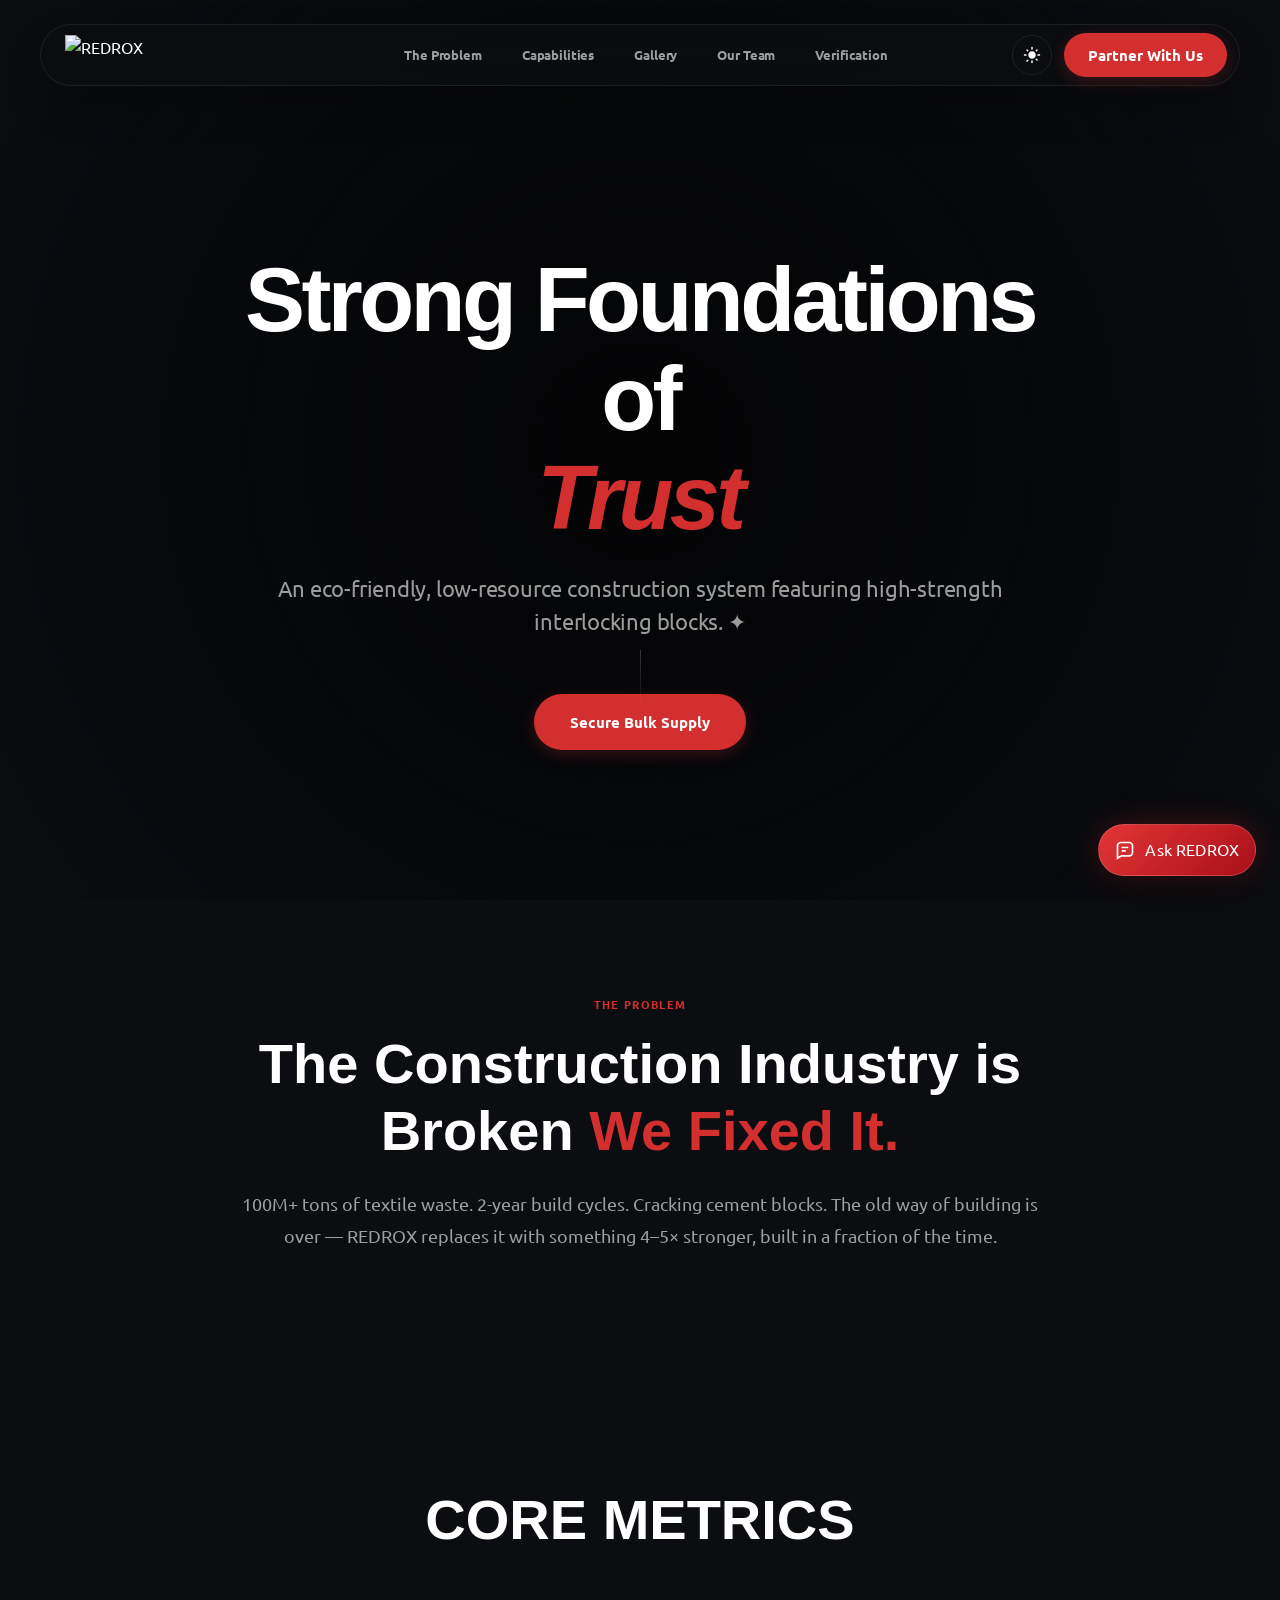
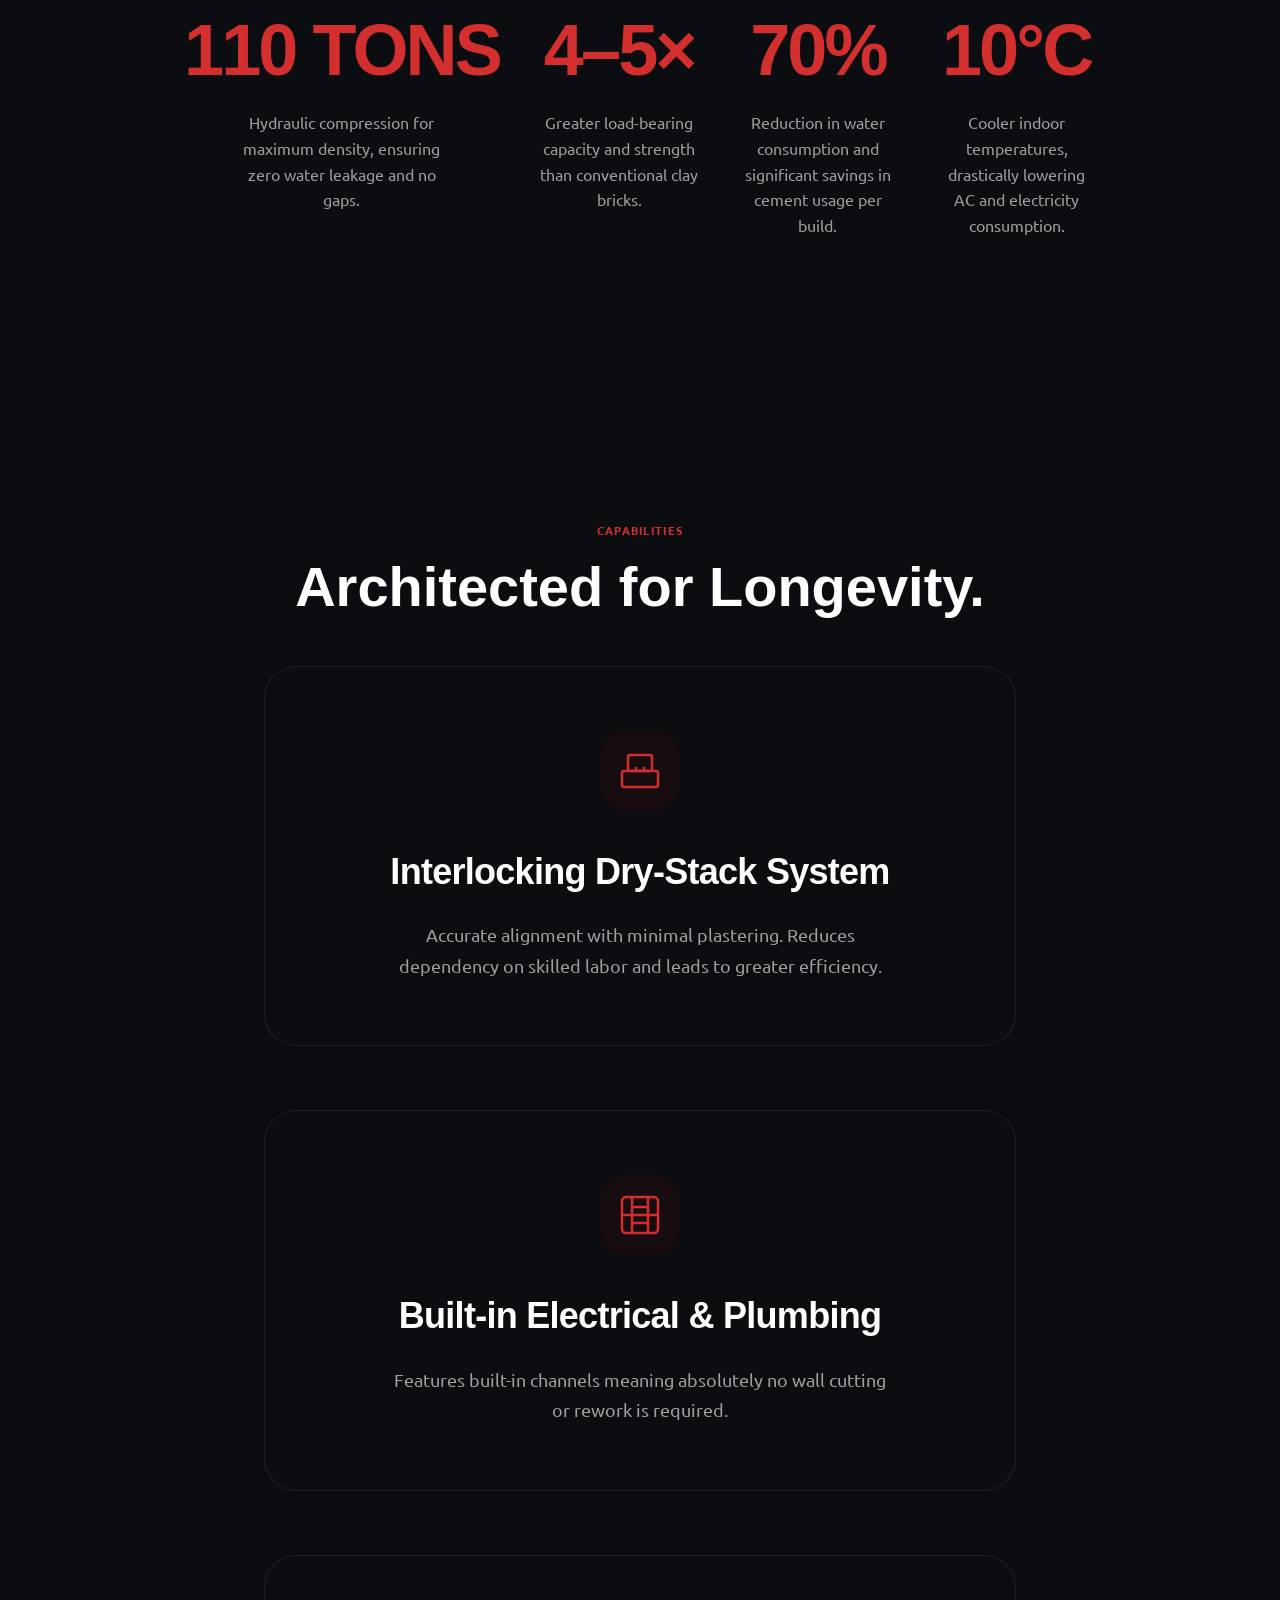
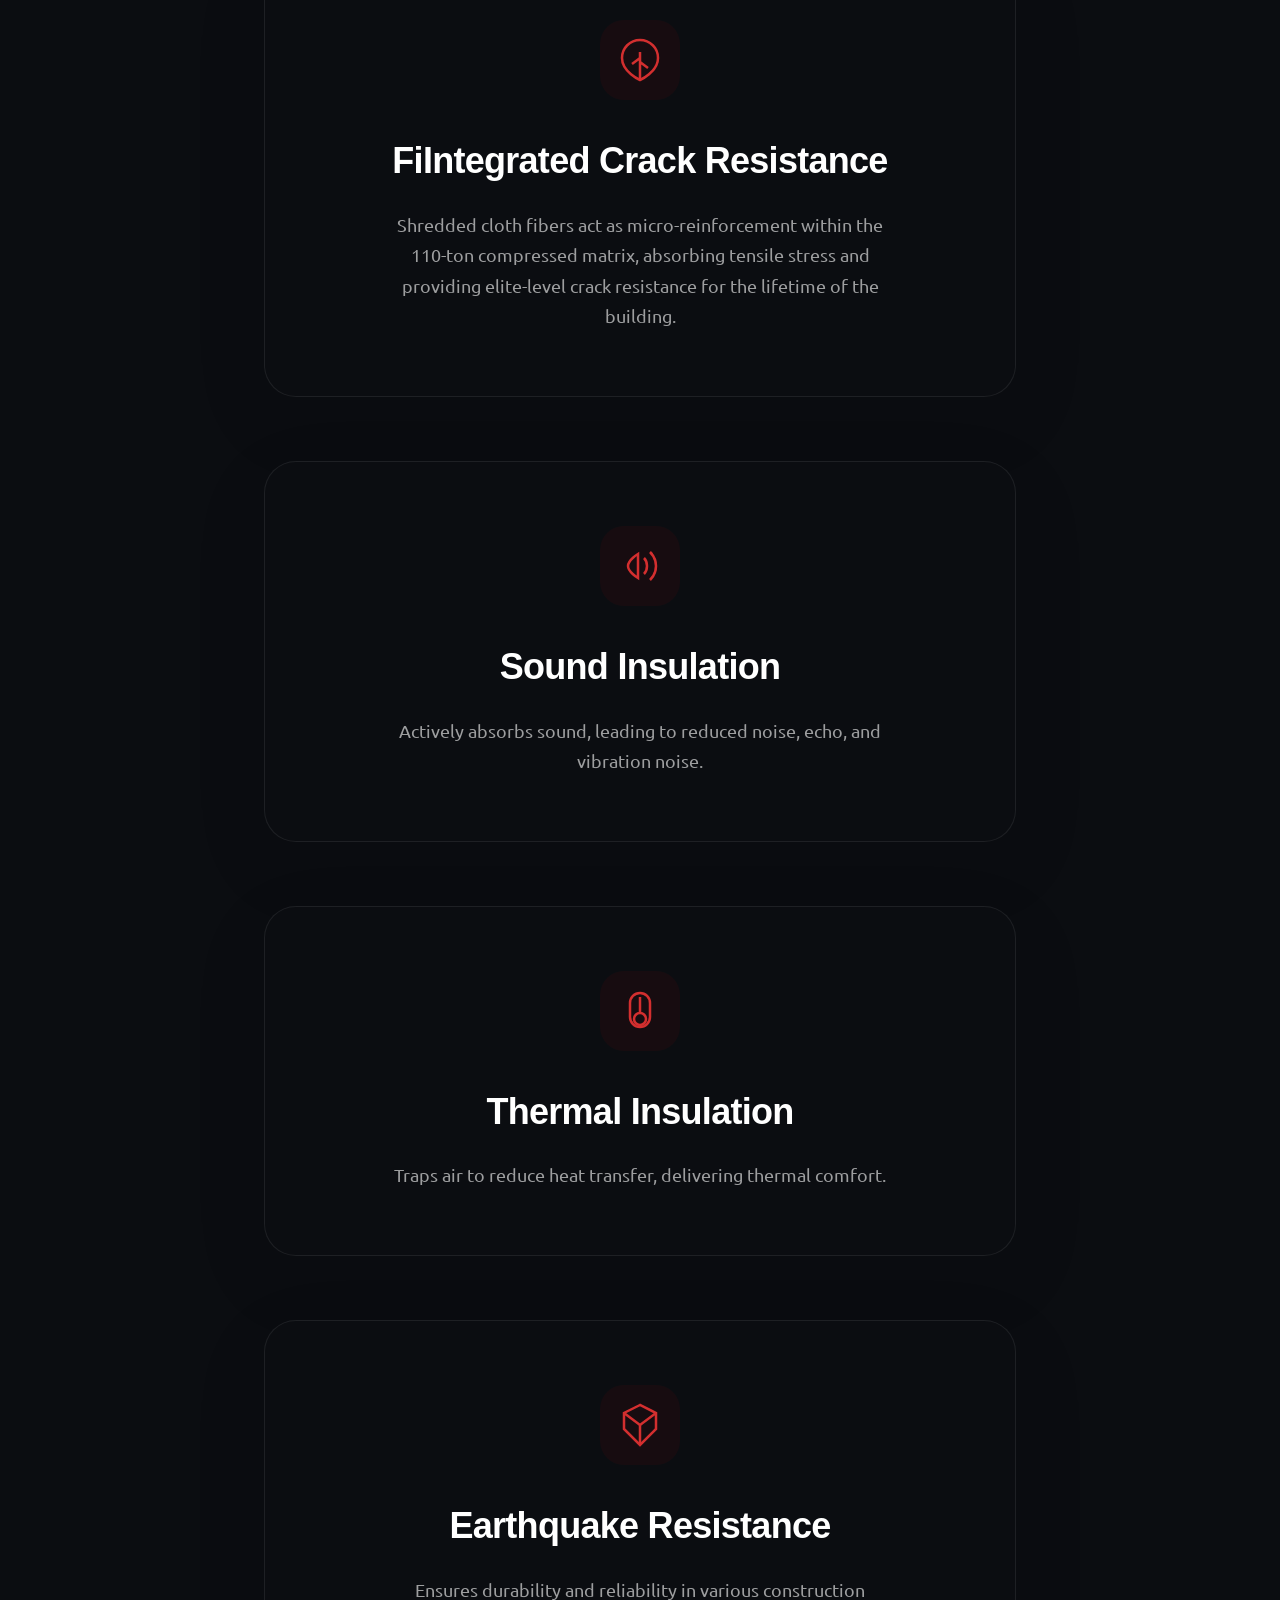
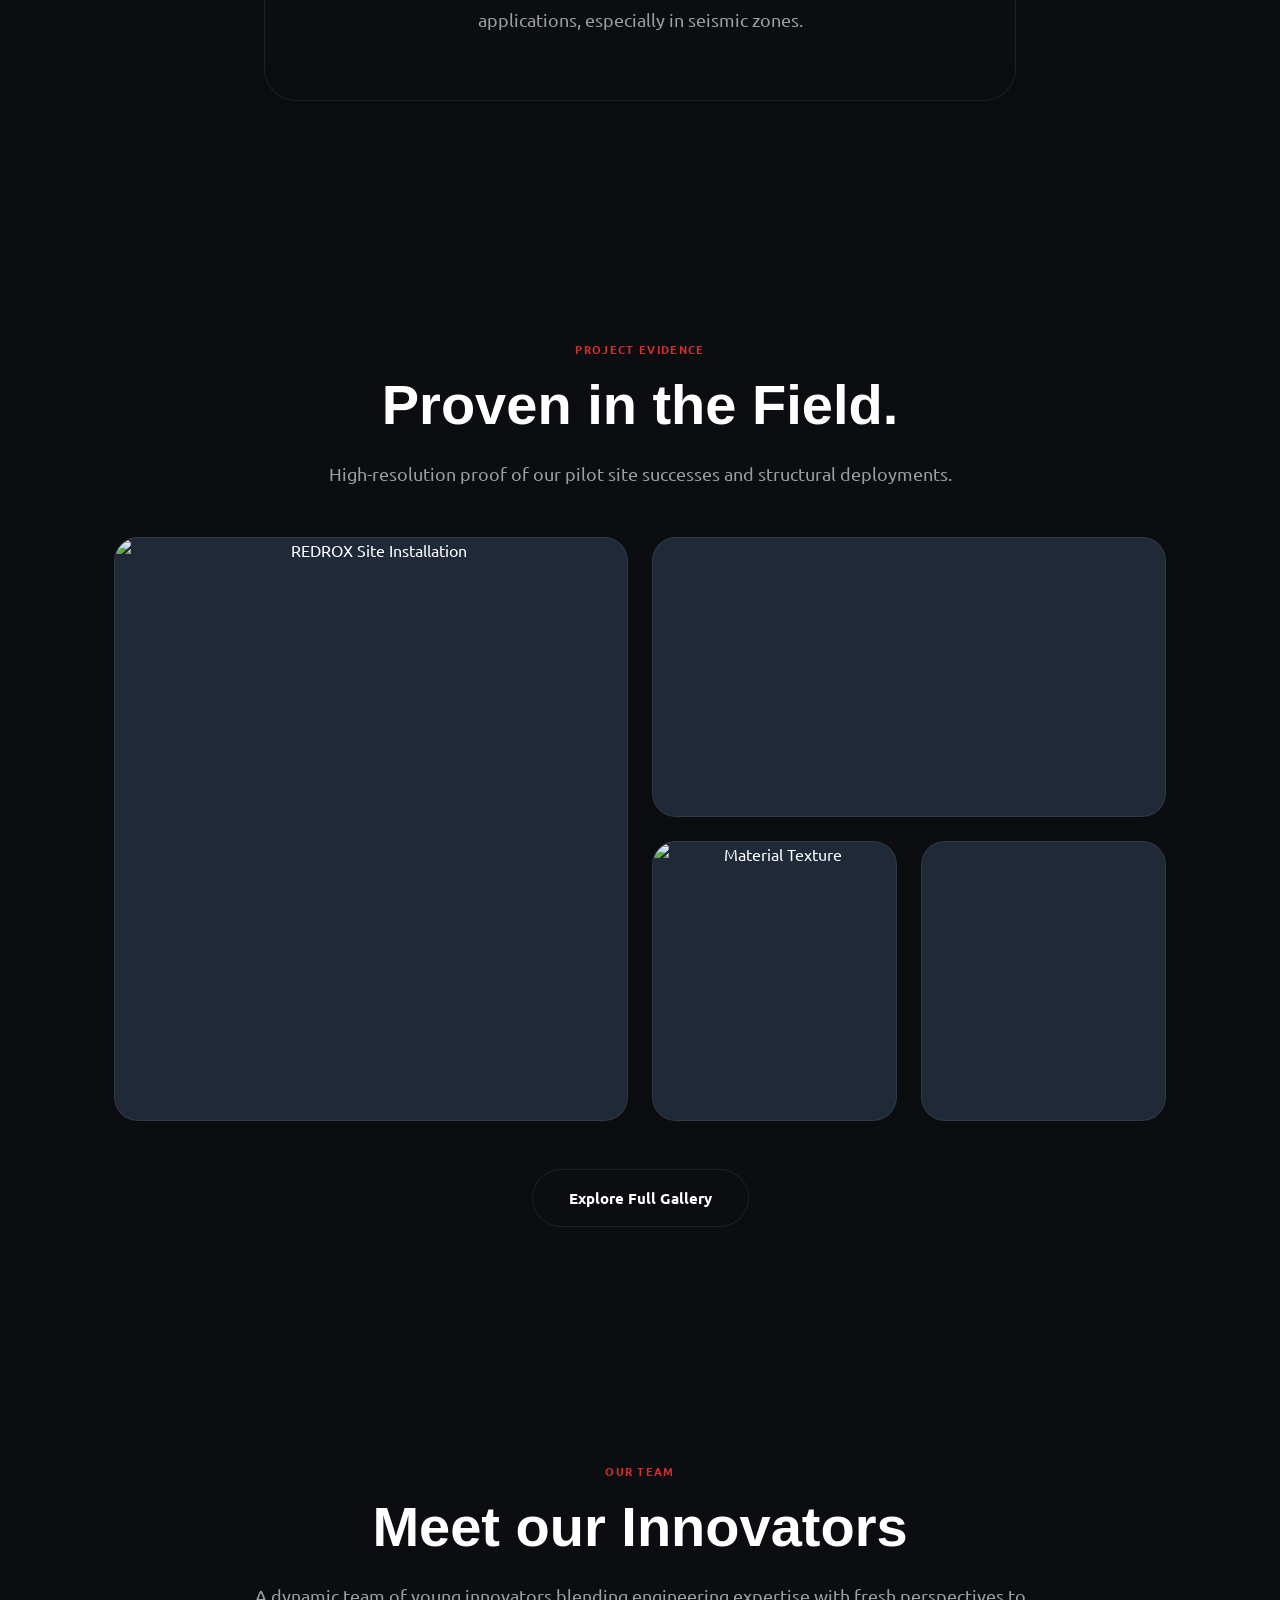
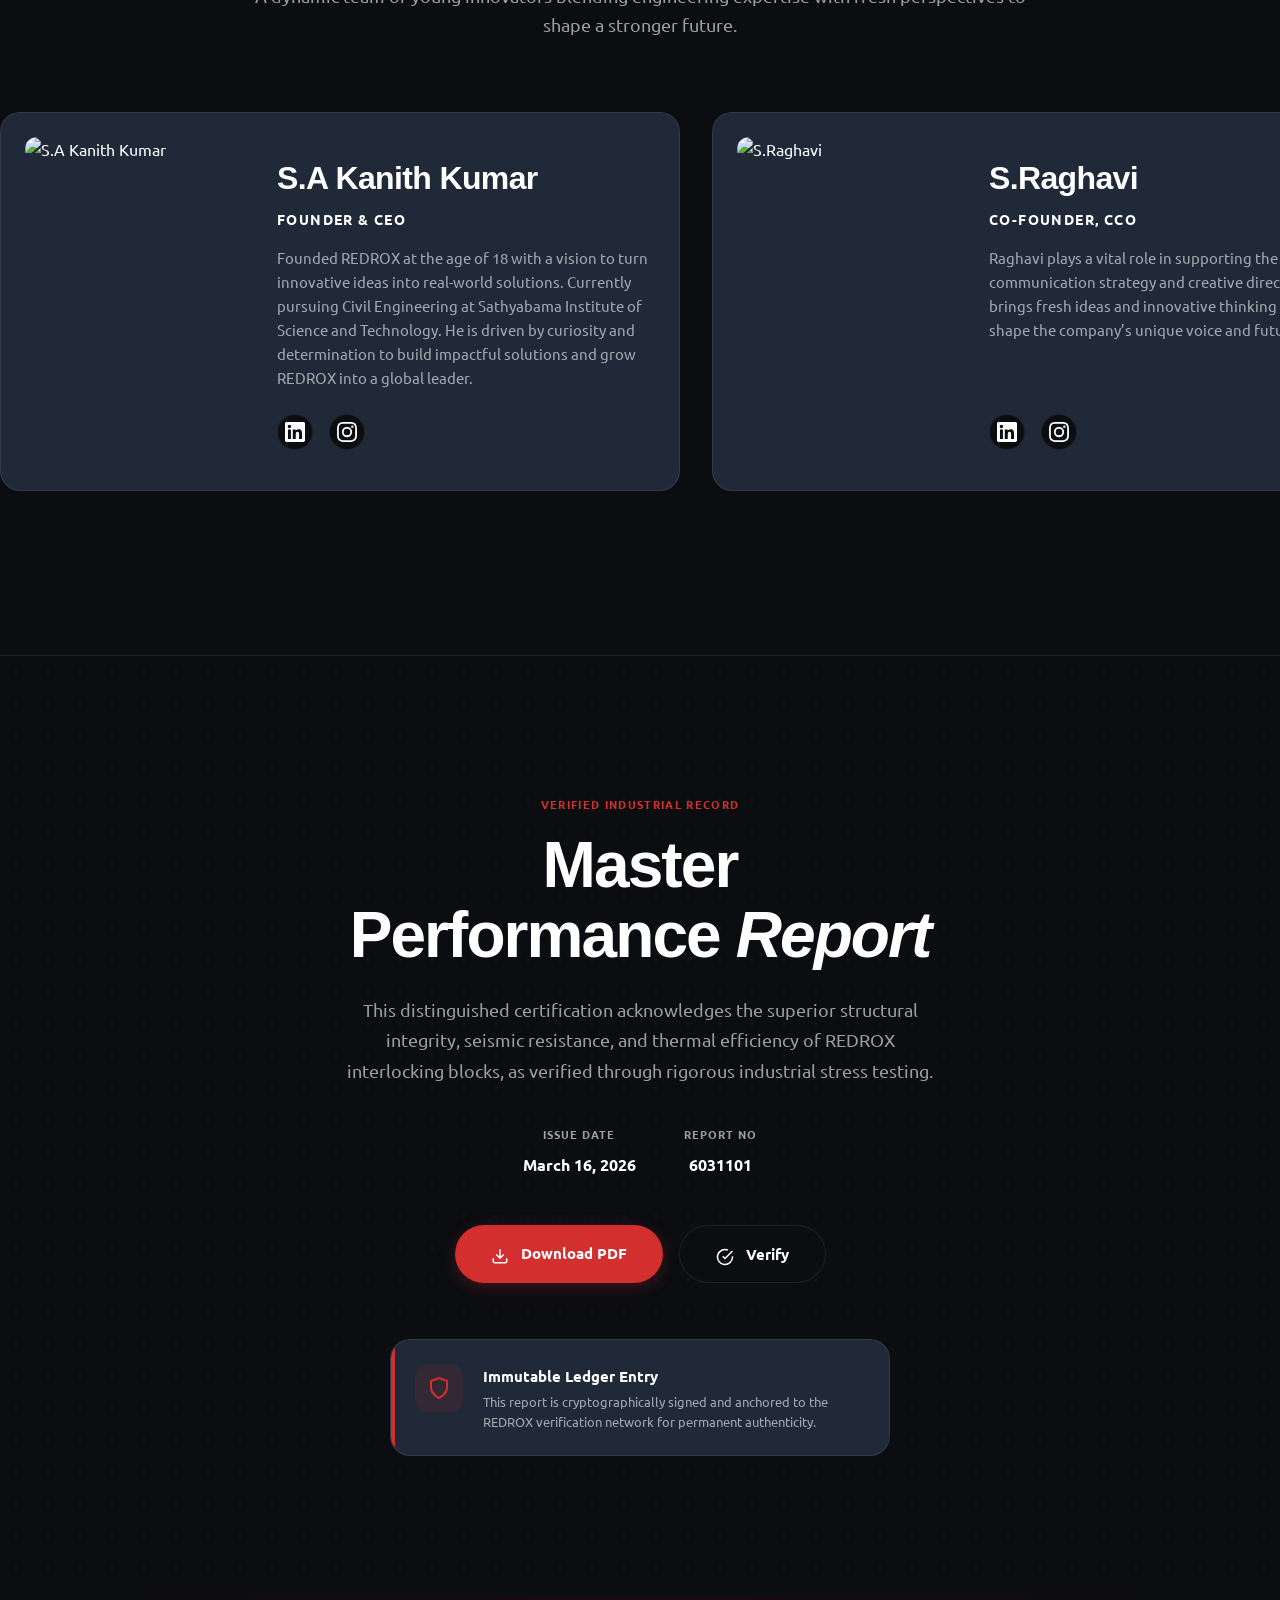
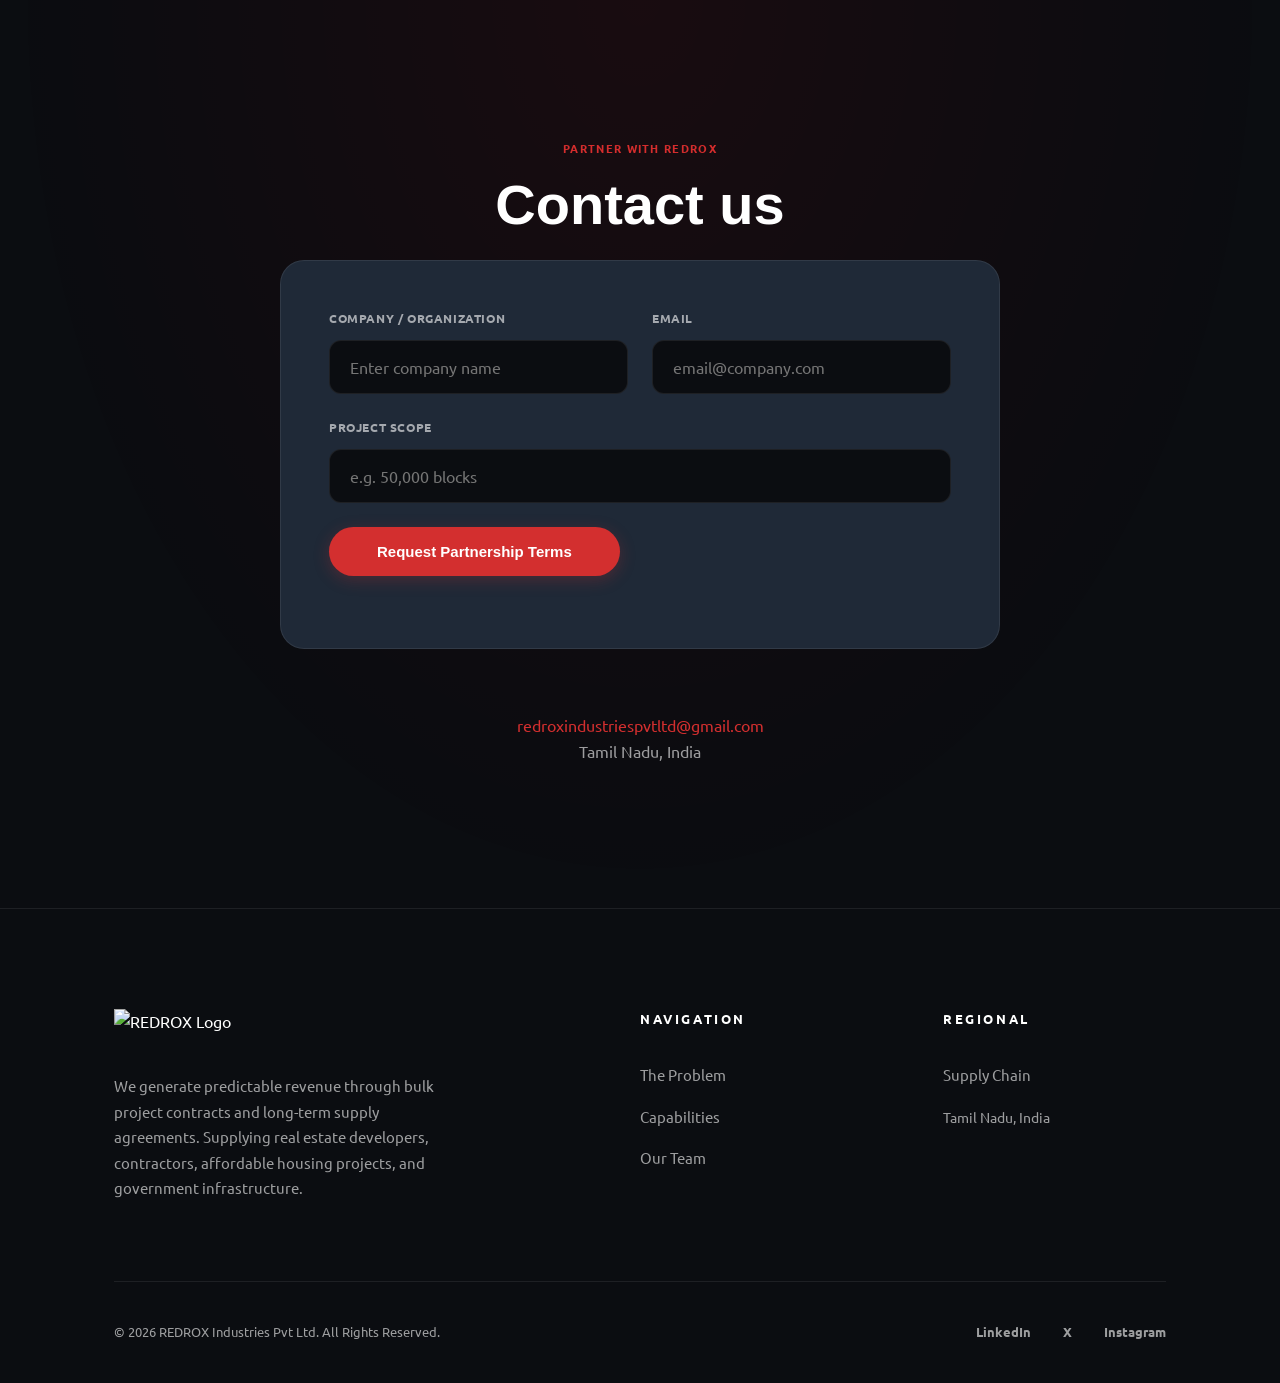
==== commit 688ed66d: "feat(chatbot): add REDROX product assistant Adapt the ORION chat interaction for the static site whi" ====
--- a/index.html
+++ b/index.html
@@ -774,6 +774,64 @@
         </div>
     </footer>
 
+    <!-- REDROX ASSISTANT: adapted from the ORION chatbot interaction pattern. -->
+    <section class="redrox-chat" id="redroxChat" aria-label="REDROX Assistant">
+        <button class="redrox-chat__launcher" id="chatLauncher" type="button" aria-expanded="false"
+            aria-controls="chatWindow">
+            <svg aria-hidden="true" viewBox="0 0 24 24" fill="none" stroke="currentColor" stroke-width="2">
+                <path d="M21 15a4 4 0 0 1-4 4H8l-5 3V7a4 4 0 0 1 4-4h10a4 4 0 0 1 4 4z" />
+                <path d="M8 9h8M8 13h5" />
+            </svg>
+            <span>Ask REDROX</span>
+        </button>
+
+        <div class="redrox-chat__window" id="chatWindow" role="dialog" aria-modal="false"
+            aria-labelledby="chatTitle" hidden>
+            <header class="redrox-chat__header">
+                <div class="redrox-chat__identity">
+                    <span class="redrox-chat__mark" aria-hidden="true">R</span>
+                    <div>
+                        <h2 id="chatTitle">REDROX Assistant</h2>
+                        <p><span class="redrox-chat__status" aria-hidden="true"></span> Product guide · Online</p>
+                    </div>
+                </div>
+                <div class="redrox-chat__actions">
+                    <button id="chatMinimize" type="button" aria-label="Minimize chatbot">
+                        <svg aria-hidden="true" viewBox="0 0 24 24"><path d="M5 12h14" /></svg>
+                    </button>
+                    <button id="chatClose" type="button" aria-label="Close chatbot">
+                        <svg aria-hidden="true" viewBox="0 0 24 24"><path d="M6 6l12 12M18 6 6 18" /></svg>
+                    </button>
+                </div>
+            </header>
+
+            <div class="redrox-chat__body" id="chatBody">
+                <div class="redrox-chat__messages" id="chatMessages" role="log" aria-live="polite"
+                    aria-label="Chat messages"></div>
+                <div class="redrox-chat__quick" id="chatQuickReplies" aria-label="Suggested questions">
+                    <p>Quick questions</p>
+                    <div>
+                        <button type="button" data-chat-question="What makes REDROX blocks stronger?">Strength</button>
+                        <button type="button" data-chat-question="How does REDROX speed up construction?">Build speed</button>
+                        <button type="button" data-chat-question="Are the blocks sustainable?">Sustainability</button>
+                        <button type="button" data-chat-question="How can I contact REDROX?">Contact</button>
+                    </div>
+                </div>
+                <form class="redrox-chat__form" id="chatForm">
+                    <label class="sr-only" for="chatInput">Ask about REDROX products</label>
+                    <input id="chatInput" name="message" type="text" maxlength="300"
+                        placeholder="Ask about REDROX blocks..." autocomplete="off" required>
+                    <button type="submit" aria-label="Send message">
+                        <svg aria-hidden="true" viewBox="0 0 24 24" fill="none" stroke="currentColor" stroke-width="2">
+                            <path d="m22 2-7 20-4-9-9-4Z" /><path d="M22 2 11 13" />
+                        </svg>
+                    </button>
+                </form>
+                <p class="redrox-chat__note">Answers use information published on this website.</p>
+            </div>
+        </div>
+    </section>
+
     <!-- SCROLL TO TOP UTILITY -->
     <button id="scrollToTop" class="scroll-to-top" aria-label="Scroll back to top">
         <svg fill="currentColor" width="20" height="20" viewBox="0 0 24 24">
@@ -786,4 +844,4 @@
     <script src="script.js"></script>
 </body>
 
-</html>+</html>
--- a/style.css
+++ b/style.css
@@ -0,0 +1,871 @@
+:root, [data-theme="dark"] {
+  /* 60:30:10 COLOR RULE - CUSTOM THEME (DEEP CHARCOAL) */
+  --bg-60: #0B0D11;   /* 60% Base: Deep Charcoal */
+  --ui-30: #1F2937;   /* 30% Secondary: Steel Slate */
+  /* REDROX CRIMSON THEME OVERRIDE */
+  --redrox-red: #D32F2F;
+  --redrox-glow: rgba(211, 47, 47, 0.5);
+  --ac-10: var(--redrox-red);
+  
+  --primary: var(--bg-60);
+  --secondary: #FFFFFF;
+  --accent: var(--ac-10);
+  
+  --surface: var(--ui-30);
+  --text-muted: rgba(255, 255, 255, 0.6);
+  --border: rgba(255, 255, 255, 0.08);
+  --nav-bg: rgba(11, 13, 17, 0.85); 
+  --bg-overlay: rgba(0,0,0,0.7); /* Added for hero bg control */
+  
+  --font-display: 'Poppins', sans-serif;
+  --font-body: 'Ubuntu', sans-serif;
+  --radius-card: 20px;
+  --radius-btn: 999px;
+  --section-pad: 96px 24px;
+  --spotlight-color: rgba(211, 47, 47, 0.08);
+}
+
+[data-theme="light"] {
+  /* Fog white color theme */
+  --bg-60: #F4F5F7;
+  --ui-30: #E5E7EB;
+  --ac-10: #D32F2F;
+  
+  --primary: var(--bg-60);
+  --secondary: #0B0D11;
+  
+  --surface: #FFFFFF;
+  --text-muted: rgba(11, 13, 17, 0.7);
+  --border: rgba(11, 13, 17, 0.15);
+  --nav-bg: rgba(244, 245, 247, 0.85);
+  --bg-overlay: rgba(244, 245, 247, 0.85); /* Light fog overlay */
+  --spotlight-color: rgba(0, 0, 0, 0.05);
+}
+
+* { margin:0; padding:0; box-sizing:border-box; }
+html { scroll-behavior:smooth; }
+body { 
+  font-family:var(--font-body); 
+  background:var(--primary); 
+  color:var(--secondary); 
+  line-height:1.6; 
+  overflow-x:hidden; 
+  position:relative; 
+  transition: background-color 0.3s, color 0.3s;
+}
+img, video { max-width:100%; display:block; }
+a { text-decoration:none; color:inherit; transition: color 0.3s; }
+
+.sr-only {
+  position:absolute;
+  width:1px;
+  height:1px;
+  padding:0;
+  margin:-1px;
+  overflow:hidden;
+  clip:rect(0, 0, 0, 0);
+  white-space:nowrap;
+  border:0;
+}
+
+
+/* UTILS */
+.container { max-width:1100px; margin:0 auto; padding:0 24px; }
+.container-md { max-width:960px; margin:0 auto; padding:0 24px; }
+.container-sm { max-width:768px; margin:0 auto; }
+.text-center { text-align:center; }
+.text-red { color:var(--accent); }
+.text-red { color:var(--accent); }
+.text-muted { color:var(--text-muted); }
+.italic { font-style:italic; }
+.bg-primary { background:var(--primary); }
+.bg-surface { background:var(--surface); }
+.section { padding:var(--section-pad); }
+.tracking-widest { letter-spacing:0.12em; text-transform:uppercase; font-size:11px; font-weight:700; }
+.grid-2 { display:grid; grid-template-columns:1fr 1fr; gap:64px; align-items:center; }
+.grid-center { display: flex; flex-direction: column; align-items: center; text-align: center; }
+.mb-48 { margin-bottom:48px; }
+.mb-16 { margin-bottom:16px; }
+.mt-48 { margin-top:48px; }
+.py-24 { padding:24px 0; }
+.border-top-dark { border-top:1px solid rgba(255,255,255,0.05); }
+
+.bg-lava {
+    background: linear-gradient(var(--bg-overlay), var(--bg-overlay)), url('images/redrox-bg.png');
+    background-size: cover;
+    background-position: center;
+    background-attachment: fixed;
+    position: relative;
+}
+
+.bg-lava::after {
+    content: '';
+    position: absolute;
+    top: 0; left: 0; right: 0; bottom: 0;
+    background: radial-gradient(circle at center, transparent 0%, var(--primary) 100%);
+    pointer-events: none;
+}
+
+/* Interactive Canvas Grid & Spotlight */
+#bgCanvas { position:fixed; top:0; left:0; width:100vw; height:100vh; pointer-events:none; z-index:-2; }
+#spotlight { position:fixed; top:0; left:0; width:100vw; height:100vh; pointer-events:none; z-index:-1; background:radial-gradient(600px circle at var(--x, 50vw) var(--y, 50vh), var(--spotlight-color), transparent 40%); mix-blend-mode:soft-light; }
+
+/* TYPOGRAPHY */
+h1, h2, h3 { font-family:var(--font-display); }
+h1 { font-size:80px; font-weight:900; line-height:1.1; margin-bottom:24px; }
+h2 { font-size:56px; font-weight:700; line-height:1.1; margin-bottom:24px; }
+h3 { font-size:20px; font-weight:700; }
+.subtext { font-size:20px; color:var(--text-muted); max-width:700px; margin:0 auto; }
+.subtext-centered { font-size:18px; color:var(--text-muted); margin:0 auto; max-width:800px; }
+.section-label { font-size:11px; font-weight:700; letter-spacing:0.12em; text-transform:uppercase; margin-bottom:16px; color: var(--accent); }
+.section-label-pill { display:inline-block; font-size:11px; font-weight:700; letter-spacing:0.12em; text-transform:uppercase; background:var(--secondary); border:1px solid var(--secondary); padding:8px 16px; border-radius:var(--radius-btn); color:var(--primary); margin-bottom:24px; transition: all 0.3s; }
+
+/* BUTTONS */
+.btn-primary, .btn-secondary { display:inline-block; border-radius:var(--radius-btn); font-weight:600; font-size:15px; text-align:center; cursor:pointer; transition:all 0.3s cubic-bezier(0.4, 0, 0.2, 1); }
+.btn-primary { background:var(--accent); color:#FFFFFF; border:none; box-shadow:0 4px 16px rgba(211, 47, 47, 0.25); }
+.btn-primary:hover { transform:translateY(-2px); box-shadow:0 8px 32px rgba(211, 47, 47, 0.4); }
+.btn-secondary { background:var(--primary); border:1.5px solid var(--border); color:var(--secondary); }
+.btn-secondary:hover { border-color:var(--secondary); background:var(--surface); }
+.btn-large { padding:16px 36px; }
+
+/* NAVBAR - Improved Alignment & Responsiveness */
+nav { 
+    position: fixed; 
+    top: 24px; 
+    left: 50%; 
+    transform: translateX(-50%); 
+    width: calc(100% - 48px); 
+    max-width: 1200px; 
+    background: var(--nav-bg); 
+    backdrop-filter: blur(24px); 
+    -webkit-backdrop-filter: blur(24px);
+    border: 1px solid var(--border); 
+    border-radius: 100px; 
+    padding: 8px 12px 8px 24px; 
+    display: flex; 
+    justify-content: space-between; 
+    align-items: center; 
+    z-index: 1000; 
+    box-shadow: 0 20px 40px rgba(0,0,0,0.2); 
+    transition: all 0.4s cubic-bezier(0.4, 0, 0.2, 1); 
+}
+
+.nav-left-brand { flex: 1; display: flex; align-items: center; }
+.nav-logo { height: 40px; width: auto; display: block; }
+
+.nav-center { 
+    flex: 2; 
+    display: flex; 
+    justify-content: center; 
+    align-items: center; 
+    gap: 8px;
+}
+.nav-center a { 
+    font-size: 13px; 
+    font-weight: 600; 
+    color: var(--text-muted); 
+    padding: 10px 16px;
+    border-radius: 50px;
+    transition: all 0.3s ease; 
+    letter-spacing: -0.01em; 
+    white-space: nowrap; 
+}
+.nav-center a:hover { color: var(--secondary); background: rgba(255,255,255,0.05); }
+
+.nav-right { flex: 1; display: flex; align-items: center; justify-content: flex-end; gap: 12px; }
+
+.hamburger { display: none; background: none; border: none; cursor: pointer; color: var(--secondary); padding: 8px; }
+
+/* Responsive Header Utilities */
+@media (max-width: 1100px) {
+    .nav-center { display: none; }
+    .hamburger { display: block; }
+    nav { padding: 8px 12px 8px 20px; width: calc(100% - 32px); top: 16px; }
+    .nav-logo { height: 36px; }
+}
+
+/* MOBILE MENU */
+.mobile-menu { 
+    position: fixed; 
+    top: 80px; 
+    left: 16px; 
+    right: 16px; 
+    background: var(--surface); 
+    border-radius: 24px; 
+    padding: 32px; 
+    display: flex; 
+    flex-direction: column; 
+    gap: 20px; 
+    z-index: 999; 
+    opacity: 0; 
+    pointer-events: none; 
+    transform: translateY(-20px); 
+    transition: all 0.4s cubic-bezier(0.16, 1, 0.3, 1); 
+    box-shadow: 0 30px 60px rgba(0,0,0,0.4); 
+    border: 1px solid var(--border); 
+}
+.mobile-menu.open { opacity: 1; pointer-events: auto; transform: translateY(0); }
+.mobile-menu a { color: var(--secondary); font-size: 18px; font-weight: 600; padding: 12px 0; border-bottom: 1px solid rgba(255,255,255,0.05); }
+.mobile-menu a:last-child { border-bottom: none; margin-top: 12px; }
+
+/* THEME TOGGLE */
+.theme-toggle { 
+    background: none; 
+    border: 1px solid var(--border); 
+    color: var(--secondary); 
+    width: 40px; 
+    height: 40px; 
+    border-radius: 50%; 
+    display: flex; 
+    align-items: center; 
+    justify-content: center; 
+    cursor: pointer; 
+    transition: all 0.3s; 
+}
+.theme-toggle:hover { background: rgba(255,255,255,0.1); transform: scale(1.05); }
+.theme-toggle svg { width: 18px; height: 18px; fill: currentColor; }
+[data-theme="dark"] .sun-icon { display: block; }
+[data-theme="dark"] .moon-icon { display: none; }
+.sun-icon { display: none; }
+.moon-icon { display: block; }
+
+/* HERO - Premium Centered Design */
+.hero { min-height:100vh; display:flex; justify-content:center; align-items:center; text-align:center; padding-top:100px; position:relative; overflow: hidden; }
+.hero-content { max-width:900px; z-index:2; position:relative; padding: 0 24px; }
+.hero h1 { font-size:90px; font-weight:900; letter-spacing: -0.04em; color: var(--secondary); }
+.hero .subtext { font-size:22px; color:var(--text-muted); max-width:750px; margin:0 auto; line-height: 1.5; letter-spacing: -0.01em; }
+.cta-row { display:flex; justify-content:center; gap:20px; margin-top:56px; }
+.scroll-indicator-wrap { position: absolute; bottom: 40px; left: 50%; transform: translateX(-50%); display:flex; justify-content:center; }
+.scroll-indicator { width:1px; height:60px; background:linear-gradient(to bottom, var(--secondary), transparent); animation:scrollAnim 2s infinite ease-in-out; opacity:0.2; }
+@keyframes scrollAnim { 0%,100%{transform:scaleY(0.7); opacity:0.1;} 50%{transform:scaleY(1); opacity:0.4;} }
+
+/* TICKER - STATIC CENTERED */
+.ticker { position:relative; padding:32px 0; border-top:1px solid var(--border); border-bottom:1px solid var(--border); overflow:hidden; background:var(--surface); }
+.ticker-track { display:flex; justify-content:center; width:100%; }
+.ticker-content { display:flex; flex-wrap:wrap; justify-content:center; gap:32px; font-size:12px; font-weight:700; letter-spacing:0.15em; color:var(--text-muted); text-transform:uppercase; }
+.ticker-content .sep { color:var(--accent); font-size:10px; }
+.ticker-gradient-left, .ticker-gradient-right { display:none; }
+
+/* PROBLEM */
+.problem-text { max-width: 800px; margin: 0 auto; text-align: center; }
+.problem-text h2 { line-height:1.2; color:var(--secondary); }
+.problem-text p { font-size:18px; color:var(--text-muted); line-height:1.8; }
+
+/* CINEMATIC NARRATIVE VIDEO (Fixed Background) */
+.video-hero-container {
+    position: relative;
+    width: 100%;
+    min-height: 200vh;
+    background: #000;
+    clip-path: inset(0); /* High-end trick to contain fixed elements to parent */
+}
+
+.video-fixed-bg {
+    position: fixed;
+    top: 0;
+    left: 0;
+    width: 100%;
+    height: 100vh;
+    z-index: 0;
+    overflow: hidden;
+}
+
+#loopVideo {
+    width: 100%;
+    height: 100%;
+    object-fit: cover;
+    transition: opacity 0.8s ease;
+}
+
+.video-scrim {
+    position: absolute;
+    top: 0;
+    left: 0;
+    width: 100%;
+    height: 100%;
+    background: linear-gradient(to bottom, 
+        rgba(15, 17, 21, 0.8) 0%, 
+        rgba(15, 17, 21, 0.4) 50%, 
+        rgba(15, 17, 21, 0.8) 100%);
+}
+
+.narrative-content {
+    position: relative;
+    z-index: 10;
+}
+
+.content-block {
+    height: 100vh;
+    display: flex;
+    flex-direction: column;
+    justify-content: center;
+    align-items: center;
+    text-align: center;
+    padding: 0 10%;
+    color: #FFFFFF;
+}
+
+.content-block .label-red {
+    font-size: 11px;
+    font-weight: 700;
+    letter-spacing: 0.2em;
+    color: var(--accent);
+    margin-bottom: 24px;
+    text-transform: uppercase;
+}
+
+.content-block h2 {
+    font-size: 48px;
+    max-width: 800px;
+    margin-bottom: 24px;
+    line-height: 1.2;
+}
+
+.content-block p {
+    font-size: 20px;
+    color: rgba(255, 255, 255, 0.7);
+    max-width: 600px;
+}
+
+/* STATS - Refined for "Proper and Neat" Alignment */
+.stats { padding:140px 24px; position:relative; overflow: hidden; }
+.stats-grid { display:grid; grid-template-columns:repeat(4, 1fr); gap:40px; margin-top:64px; position:relative; z-index:2; text-align: center; align-items: start; }
+.stat-card { border: none; padding: 0; display: flex; flex-direction: column; align-items: center; }
+.stat-number { font-family:var(--font-display); font-size:72px; font-weight:900; color:var(--accent); line-height:1; margin-bottom:24px; letter-spacing:-0.04em; transition: transform 0.3s ease; white-space: nowrap; }
+.stat-card:hover .stat-number { transform: translateY(-5px); }
+.stat-text { font-size:16px; font-weight: 400; color:var(--text-muted); max-width:220px; margin: 0 auto; line-height: 1.6; text-transform: none; letter-spacing: normal; }
+
+/* STICKY FEATURES */
+.features-sticky { padding:144px 0; background:var(--primary); }
+.sticky-container { max-width:800px; margin:0 auto; padding:0 24px; position:relative; }
+.sticky-cards { display:flex; flex-direction:column; gap:64px; }
+.sticky-card { position:sticky; top:120px; background:var(--primary); border:1px solid var(--border); border-radius:32px; padding:64px 48px; box-shadow:0 24px 80px rgba(0,0,0,0.08); transition:transform 0.4s cubic-bezier(0.16, 1, 0.3, 1), background-color 0.3s; min-height:320px; display:flex; flex-direction:column; justify-content:center; text-align: center; }
+.card-icon { width:80px; height:80px; background:rgba(255,0,0,0.05); border-radius:24px; display:flex; align-items:center; justify-content:center; margin:0 auto 32px; }
+.sticky-card h3 { font-size:36px; margin-bottom:20px; color:var(--secondary); font-weight: 800; letter-spacing: -0.02em; }
+.sticky-card p { font-size:18px; color:var(--text-muted); line-height:1.7; max-width: 500px; margin: 0 auto; }
+/* Adding depth based on nth-child dynamically in JS, basic setup here */
+.sticky-card:nth-child(1) { top:120px; z-index:1; transform:scale(1); }
+.sticky-card:nth-child(2) { top:140px; z-index:2; transform:scale(1); }
+.sticky-card:nth-child(3) { top:160px; z-index:3; transform:scale(1); }
+.sticky-card:nth-child(4) { top:180px; z-index:4; transform:scale(1); }
+.sticky-card:nth-child(5) { top:200px; z-index:5; transform:scale(1); }
+.sticky-card:nth-child(6) { top:220px; z-index:6; transform:scale(1); }
+
+/* UNIFIED BENTO GALLERY */
+.bento-grid { display: grid; grid-template-columns: repeat(4, 1fr); grid-auto-rows: 280px; gap: 24px; margin-top: 48px; }
+.bento-cell { border-radius: 24px; overflow: hidden; position: relative; background: var(--ui-30); border: 1px solid var(--border); transition: all 0.4s cubic-bezier(0.165, 0.84, 0.44, 1); }
+.bento-cell:hover { transform: translateY(-8px); box-shadow: 0 30px 60px rgba(0,0,0,0.15); border-color: var(--accent); }
+
+.bento-cell img, .bento-cell video { width: 100%; height: 100%; object-fit: cover; transition: transform 0.8s ease; }
+.bento-cell:hover img, .bento-cell:hover video { transform: scale(1.05); }
+
+/* Spans */
+.bento-2x2 { grid-column: span 2; grid-row: span 2; }
+.bento-2x1 { grid-column: span 2; grid-row: span 1; }
+.bento-4x1 { grid-column: span 4; grid-row: span 1; }
+.bento-1x1 { grid-column: span 1; grid-row: span 1; }
+
+.video-overlay { position: absolute; inset: 0; background: linear-gradient(to top, rgba(0,0,0,0.4), transparent); display: flex; align-items: center; justify-content: center; opacity: 1; pointer-events: none; transition: 0.3s; }
+.play-icon { width: 56px; height: 56px; background: rgba(255, 255, 255, 0.2); backdrop-filter: blur(10px); border-radius: 50%; display: flex; align-items: center; justify-content: center; color: #fff; transition: 0.3s; border: 1px solid rgba(255,255,255,0.3); }
+.bento-cell:hover .play-icon { transform: scale(1.1); background: var(--accent); border-color: var(--accent); }
+.play-icon svg { width: 24px; height: 24px; fill: currentColor; margin-left: 2px; }
+
+/* TEAM - INFINITE MARQUEE */
+.team-marquee-section { padding: 140px 0; background: var(--primary); overflow: hidden; }
+.marquee-container {
+    width: 100vw;
+    position: relative;
+    left: 50%;
+    right: 50%;
+    margin-left: -50vw;
+    margin-right: -50vw;
+    overflow: hidden;
+    padding: 24px 0;
+}
+.marquee-content {
+    display: flex;
+    width: max-content;
+    gap: 32px;
+    animation: infinite-scroll 45s linear infinite;
+}
+.marquee-content:hover {
+    animation-play-state: paused;
+}
+@keyframes infinite-scroll {
+    0% { transform: translateX(0); }
+    100% { transform: translateX(calc(-50% - 16px)); }
+}
+
+/* TEAM CARDS */
+.team-member-card {
+    display: flex;
+    align-items: stretch;
+    background: var(--ui-30);
+    border: 1px solid var(--border);
+    border-radius: 20px;
+    padding: 24px;
+    gap: 32px;
+    width: 680px;
+    text-align: left;
+    transition: all 0.3s ease;
+}
+.team-member-card:hover {
+    border-color: var(--accent);
+    transform: translateY(-4px);
+    box-shadow: 0 20px 40px rgba(0,0,0,0.15);
+}
+.team-img-box {
+    width: 220px;
+    flex-shrink: 0;
+    border-radius: 12px;
+    overflow: hidden;
+    display: flex;
+}
+.team-img-box img {
+    width: 100%;
+    height: 100%;
+    object-fit: cover;
+    object-position: top center;
+}
+.team-info {
+    flex: 1;
+    display: flex;
+    flex-direction: column;
+    justify-content: center;
+    padding: 16px 0;
+}
+.team-info h3 {
+    font-size: 32px;
+    font-weight: 800;
+    color: var(--secondary);
+    margin-bottom: 4px;
+    letter-spacing: -0.02em;
+}
+.team-info .role {
+    font-size: 14px;
+    font-weight: 700;
+    color: var(--secondary);
+    text-transform: uppercase;
+    letter-spacing: 0.1em;
+    margin-bottom: 16px;
+}
+.team-info .bio {
+    font-size: 15px;
+    color: var(--text-muted);
+    line-height: 1.6;
+    margin-bottom: 24px;
+}
+.team-info .social-links {
+    display: flex;
+    gap: 16px;
+    margin-top: auto;
+}
+.team-info .social-icon {
+    display: inline-flex;
+    align-items: center;
+    justify-content: center;
+    width: 36px;
+    height: 36px;
+    border-radius: 50%;
+    background: var(--primary);
+    color: var(--secondary);
+    border: 1px solid var(--border);
+    transition: all 0.3s ease;
+}
+.team-info .social-icon:hover {
+    background: var(--accent);
+    color: #fff;
+    border-color: var(--accent);
+    transform: translateY(-2px);
+}
+
+@media (max-width: 1024px) {
+    .team-member-card {
+        width: 600px;
+        gap: 24px;
+    }
+    .team-img-box { width: 180px; }
+    .team-info h3 { font-size: 26px; }
+}
+
+@media (max-width: 900px) {
+    .team-member-card {
+        width: 380px;
+        flex-direction: column;
+        padding: 32px;
+        align-items: center;
+        text-align: center;
+    }
+    .team-img-box {
+        width: 100%;
+        height: 280px;
+        margin-bottom: 16px;
+    }
+    .team-info { padding: 0; }
+    .team-info .follow-link { justify-content: center; margin-top: 16px; }
+}
+
+/* FAQ - MODERN REDESIGN */
+.faq { background: var(--primary) !important; color: var(--secondary); padding: 120px 0; transition: background-color 0.3s; }
+
+/* ACCREDITATION & TESTING SECTION - ADDED */
+.accreditation { 
+    background: var(--primary); 
+    padding: 140px 0; 
+    border-top: 1px solid var(--border); 
+    overflow: hidden; 
+    position: relative;
+    /* Dotted Pattern from reference */
+    background-image: radial-gradient(rgba(255,255,255,0.05) 1px, transparent 1px);
+    background-size: 32px 32px;
+}
+[data-theme="light"] .accreditation {
+    background-image: radial-gradient(rgba(0,0,0,0.05) 1px, transparent 1px);
+}
+.accreditation-centered { 
+    max-width: 800px; 
+    margin: 0 auto; 
+    text-align: center; 
+    display: flex; 
+    flex-direction: column; 
+    align-items: center; 
+}
+.h-accreditation { font-size: 64px; margin-bottom: 24px; color: var(--secondary); letter-spacing: -0.03em; }
+.accreditation-desc { font-size: 18px; color: var(--text-muted); line-height: 1.7; margin-bottom: 40px; max-width: 600px; }
+
+.accreditation-meta { display: flex; justify-content: center; gap: 48px; margin-bottom: 48px; width: 100%; }
+.meta-label { display: block; font-size: 11px; font-weight: 700; color: var(--text-muted); text-transform: uppercase; letter-spacing: 0.1em; margin-bottom: 8px; }
+.meta-value { display: block; font-size: 16px; font-weight: 600; color: var(--secondary); }
+
+.accreditation-btns { display: flex; justify-content: center; gap: 16px; margin-bottom: 56px; width: 100%; }
+
+.ledger-box { 
+    display: flex; 
+    gap: 20px; 
+    background: var(--ui-30); 
+    border: 1px solid var(--border); 
+    padding: 24px; 
+    border-radius: 20px; 
+    max-width: 500px;
+    position: relative;
+    overflow: hidden;
+    text-align: left;
+}
+.ledger-box::after {
+    content: '';
+    position: absolute;
+    top: 0; left: 0; width: 4px; height: 100%;
+    background: var(--accent);
+}
+.ledger-icon { 
+    width: 48px; height: 48px; 
+    background: rgba(211, 47, 47, 0.1); 
+    border-radius: 12px; 
+    display: flex; align-items: center; justify-content: center; 
+    flex-shrink: 0; 
+}
+.ledger-icon svg { width: 24px; height: 24px; }
+.ledger-text strong { display: block; font-size: 15px; color: var(--secondary); margin-bottom: 4px; }
+.ledger-text p { font-size: 13px; color: var(--text-muted); margin: 0; line-height: 1.5; }
+
+/* Cert Preview Styling */
+.accreditation-preview { position: relative; }
+@media (max-width: 1024px) {
+    .h-accreditation { font-size: 48px; }
+}
+
+@media (max-width: 900px) {
+    .accreditation-centered { padding: 0 24px; }
+    .accreditation-meta { flex-direction: column; gap: 24px; align-items: center; }
+    .accreditation-btns { flex-direction: column; width: 100%; }
+    .accreditation-btns a { width: 100%; }
+}
+
+/* TESTIMONIALS SECTION - ADDED */
+.testimonials { background: var(--bg-60); padding: 120px 0; }
+.testimonials-grid { display: grid; grid-template-columns: repeat(3, 1fr); gap: 32px; margin-top: 64px; }
+.testi-card { background: var(--ui-30); border: 1px solid var(--border); border-radius: 24px; padding: 40px; text-align: left; transition: all 0.4s cubic-bezier(0.4, 0, 0.2, 1); position: relative; overflow: hidden; }
+.testi-card:hover { transform: translateY(-8px); border-color: var(--accent); box-shadow: 0 20px 40px rgba(0,0,0,0.1); }
+.testi-quote { font-family: var(--font-display); font-size: 80px; color: var(--accent); opacity: 0.1; line-height: 1; position: absolute; top: 10px; right: 20px; }
+.testi-text { font-size: 16px; color: var(--text-muted); line-height: 1.8; margin-bottom: 32px; position: relative; z-index: 1; font-style: italic; }
+.testi-author { display: flex; align-items: center; gap: 16px; position: relative; z-index: 1; }
+.testi-author img { width: 56px; height: 56px; border-radius: 50%; object-fit: cover; }
+.author-name { font-size: 18px; font-weight: 700; color: var(--secondary); margin-bottom: 2px; }
+.author-role { font-size: 13px; color: var(--accent); font-weight: 500; text-transform: uppercase; letter-spacing: 0.05em; }
+
+/* FAQ - MODERN REDESIGN */.faq h2 { font-size: 56px; color: var(--secondary); margin-bottom: 8px; }
+.faq-subtitle { color: var(--text-muted); font-size: 16px; margin-bottom: 64px; }
+.faq-subtitle a { color: var(--accent); text-decoration: none; }
+.faq-list { border:none; display: flex; flex-direction: column; gap: 16px; }
+.faq-item { background: var(--surface); border: 1px solid var(--border); border-radius: 16px; transition: 0.3s cubic-bezier(0.4, 0, 0.2, 1); }
+.faq-item:hover { border-color: var(--accent); }
+.faq-btn { width: 100%; display: flex; align-items: center; gap: 20px; padding: 24px 32px; background: none; border: none; font-family: var(--font-body); font-size: 18px; font-weight: 500; color: var(--secondary); text-align: left; cursor: pointer; transition: 0.3s; }
+.faq-icon { display: flex; align-items: center; justify-content: center; width: 20px; height: 20px; transition: transform 0.3s cubic-bezier(0.4, 0, 0.2, 1); flex-shrink: 0; opacity: 0.7; }
+.faq-icon svg { width: 100%; height: 100%; stroke: currentColor; }
+.faq-panel { max-height: 0; overflow: hidden; transition: max-height 0.4s cubic-bezier(0.4, 0, 0.2, 1); }
+.faq-panel-inner { font-size: 16px; color: var(--text-muted); line-height: 1.8; padding: 0 32px 32px 72px; }
+.faq-item.active .faq-icon { transform: rotate(180deg); opacity: 1; }
+.faq-item.active { background: var(--surface); border-color: var(--accent); }
+
+/* CONTACT */
+.contact { padding:144px 24px; position:relative; }
+.contact::before { content:''; position:absolute; top:0; left:50%; transform:translateX(-50%); width:100%; height:100%; background:radial-gradient(ellipse at 50% 0%, rgba(255,0,0,0.06) 0%, transparent 70%); pointer-events:none; }
+.contact-form { text-align:left; background:var(--surface); border:1px solid var(--border); border-radius:24px; padding:48px; position:relative; z-index:2; backdrop-filter:blur(10px); }
+.form-row { margin-bottom:24px; }
+.grid-2-gap16 { display:grid; grid-template-columns:1fr 1fr; gap:24px; }
+.form-group label { display:block; font-size:12px; font-weight:600; letter-spacing:0.05em; text-transform:uppercase; color:var(--text-muted); margin-bottom:12px; }
+.form-group input { width:100%; background:var(--primary); border:1px solid var(--border); border-radius:12px; padding:16px 20px; color:var(--secondary); font-family:var(--font-body); font-size:16px; transition:0.3s; }
+.form-group input:focus { outline:none; border-color:var(--accent); background:var(--surface); }
+.contact-info { margin-top:64px; font-size:16px; color:var(--text-muted); }
+.contact-info a { transition:0.2s; color:var(--accent); }
+.contact-info a:hover { color:var(--secondary); }
+
+/* FOOTER - MODERN ALIGNMENT */
+.footer { padding: 100px 0 40px; border-top: 1px solid var(--border); transition: all 0.3s; background: var(--bg-60); }
+.footer-top { display: grid; grid-template-columns: 2fr 1fr 1fr; gap: 80px; margin-bottom: 80px; align-items: start; text-align: left; }
+.footer-brand img { height: 40px; margin-bottom: 24px; object-fit: contain; }
+.footer-logo { height: 64px; margin-bottom: 24px; object-fit: contain; }
+.footer-brand p { font-size: 15px; color: var(--text-muted); line-height: 1.7; max-width: 320px; }
+.footer-links h4 { color: var(--secondary); font-size: 13px; text-transform: uppercase; letter-spacing: 0.2em; margin-bottom: 32px; font-weight: 800; }
+.footer-links ul { list-style: none; }
+.footer-links ul li { margin-bottom: 16px; }
+.footer-links ul li a { font-size: 15px; color: var(--text-muted); transition: all 0.3s; }
+.footer-links ul li a:hover { color: var(--secondary); padding-left: 4px; }
+.footer-bottom { padding-top: 40px; border-top: 1px solid var(--border); display: flex; justify-content: space-between; align-items: center; font-size: 13px; color: var(--text-muted); }
+.footer-socials { display: flex; gap: 32px; }
+.footer-socials a { color: var(--text-muted); transition: 0.3s ease; font-weight: 600; }
+.footer-socials a:hover { color: var(--secondary); transform: translateY(-2px); }
+
+/* SCROLL TO TOP */
+.scroll-to-top { position:fixed; bottom:32px; right:32px; width:56px; height:56px; border-radius:50%; background:var(--secondary); color:var(--primary); border:none; cursor:pointer; box-shadow:0 12px 32px rgba(0,0,0,0.2); z-index:40; opacity:0; transform:translateY(20px); pointer-events:none; transition:all 0.4s cubic-bezier(0.4, 0, 0.2, 1); display:flex; align-items:center; justify-content:center; }
+.scroll-to-top.visible { opacity:1; transform:translateY(0); pointer-events:auto; }
+.scroll-to-top:hover { background:var(--accent); transform:translateY(-4px); box-shadow:0 16px 40px rgba(255,0,0,0.4); }
+
+/* REDROX ASSISTANT */
+.redrox-chat {
+  position:fixed;
+  right:1rem;
+  bottom:1rem;
+  z-index:250;
+  font-family:var(--font-body);
+}
+.redrox-chat button,
+.redrox-chat input { font:inherit; }
+.redrox-chat__launcher {
+  min-height:3.25rem;
+  display:flex;
+  align-items:center;
+  gap:0.625rem;
+  padding:0.75rem 1rem;
+  border:1px solid rgba(255,255,255,0.16);
+  border-radius:999px;
+  background:linear-gradient(135deg, #e23636, #a90f19);
+  color:#fff;
+  font-weight:700;
+  letter-spacing:0.01em;
+  box-shadow:0 1rem 3rem rgba(0,0,0,0.32), 0 0 2rem rgba(211,47,47,0.28);
+  cursor:pointer;
+  transition:transform 180ms ease, box-shadow 180ms ease;
+}
+.redrox-chat__launcher:hover { transform:translateY(-2px); box-shadow:0 1.25rem 3rem rgba(0,0,0,0.4), 0 0 2.5rem rgba(211,47,47,0.38); }
+.redrox-chat__launcher:focus-visible,
+.redrox-chat button:focus-visible,
+.redrox-chat input:focus-visible { outline:3px solid rgba(255,90,90,0.55); outline-offset:3px; }
+.redrox-chat__launcher svg { width:1.25rem; height:1.25rem; }
+.redrox-chat__window {
+  width:min(25rem, calc(100vw - 2rem));
+  height:min(39rem, calc(100dvh - 2rem));
+  display:flex;
+  flex-direction:column;
+  overflow:hidden;
+  border:1px solid rgba(255,255,255,0.11);
+  border-radius:1.25rem;
+  background:#111318;
+  color:#fff;
+  box-shadow:0 1.5rem 5rem rgba(0,0,0,0.48), 0 0 0 1px rgba(211,47,47,0.1);
+  animation:chat-arrive 220ms ease-out both;
+}
+.redrox-chat__window[hidden] { display:none; }
+.redrox-chat__window.is-minimized { height:auto; }
+@keyframes chat-arrive { from { opacity:0; transform:translateY(0.75rem) scale(0.98); } }
+.redrox-chat__header {
+  min-height:4.5rem;
+  display:flex;
+  align-items:center;
+  justify-content:space-between;
+  gap:0.75rem;
+  padding:0.75rem;
+  border-bottom:1px solid rgba(255,255,255,0.08);
+  background:linear-gradient(120deg, rgba(211,47,47,0.2), rgba(211,47,47,0.03) 58%);
+}
+.redrox-chat__identity { display:flex; align-items:center; gap:0.75rem; min-width:0; }
+.redrox-chat__mark,
+.redrox-chat__avatar {
+  display:grid;
+  place-items:center;
+  flex:0 0 auto;
+  border-radius:0.75rem;
+  background:linear-gradient(145deg, #ef4747, #a90f19);
+  color:#fff;
+  font-family:var(--font-display);
+  font-weight:800;
+}
+.redrox-chat__mark { width:2.5rem; height:2.5rem; box-shadow:0 0.5rem 1.5rem rgba(211,47,47,0.28); }
+.redrox-chat__identity h2 { margin:0; font-size:0.95rem; line-height:1.25; color:#fff; }
+.redrox-chat__identity p { margin:0.15rem 0 0; color:rgba(255,255,255,0.58); font-size:0.75rem; }
+.redrox-chat__status { display:inline-block; width:0.45rem; height:0.45rem; margin-right:0.3rem; border-radius:50%; background:#4ade80; box-shadow:0 0 0.75rem rgba(74,222,128,0.8); }
+.redrox-chat__actions { display:flex; gap:0.25rem; }
+.redrox-chat__actions button {
+  width:2.75rem;
+  height:2.75rem;
+  display:grid;
+  place-items:center;
+  border:0;
+  border-radius:0.75rem;
+  background:transparent;
+  color:rgba(255,255,255,0.65);
+  cursor:pointer;
+}
+.redrox-chat__actions button:hover { background:rgba(255,255,255,0.08); color:#fff; }
+.redrox-chat__actions svg { width:1rem; height:1rem; fill:none; stroke:currentColor; stroke-width:2; }
+.redrox-chat__body { min-height:0; flex:1; display:flex; flex-direction:column; }
+.redrox-chat__body[hidden] { display:none; }
+.redrox-chat__messages {
+  flex:1;
+  min-height:8rem;
+  overflow-y:auto;
+  padding:1rem;
+  background:
+    radial-gradient(circle at 90% 5%, rgba(211,47,47,0.08), transparent 30%),
+    linear-gradient(rgba(255,255,255,0.018) 1px, transparent 1px),
+    linear-gradient(90deg, rgba(255,255,255,0.018) 1px, transparent 1px);
+  background-size:auto, 2rem 2rem, 2rem 2rem;
+}
+.redrox-chat__message { display:flex; align-items:flex-start; gap:0.55rem; margin-bottom:0.85rem; }
+.redrox-chat__message--user { flex-direction:row-reverse; }
+.redrox-chat__avatar { width:1.8rem; height:1.8rem; border-radius:0.55rem; font-size:0.68rem; }
+.redrox-chat__message--user .redrox-chat__avatar { background:#353944; font-family:var(--font-body); font-size:0.56rem; }
+.redrox-chat__message p {
+  max-width:82%;
+  margin:0;
+  padding:0.72rem 0.85rem;
+  border:1px solid rgba(255,255,255,0.08);
+  border-radius:0.3rem 1rem 1rem;
+  background:#1b1e25;
+  color:rgba(255,255,255,0.86);
+  font-size:0.9rem;
+  line-height:1.55;
+}
+.redrox-chat__message--user p { border-color:rgba(239,71,71,0.35); border-radius:1rem 0.3rem 1rem 1rem; background:rgba(211,47,47,0.17); color:#fff; }
+.redrox-chat__quick { padding:0.75rem 1rem; border-top:1px solid rgba(255,255,255,0.06); }
+.redrox-chat__quick[hidden] { display:none; }
+.redrox-chat__quick p { margin:0 0 0.55rem; color:rgba(255,255,255,0.48); font-size:0.75rem; font-weight:700; letter-spacing:0.08em; text-transform:uppercase; }
+.redrox-chat__quick div { display:flex; flex-wrap:wrap; gap:0.45rem; }
+.redrox-chat__quick button {
+  min-height:2.75rem;
+  padding:0.6rem 0.75rem;
+  border:1px solid rgba(239,71,71,0.38);
+  border-radius:999px;
+  background:transparent;
+  color:#ff8b8b;
+  font-size:0.8rem;
+  cursor:pointer;
+}
+.redrox-chat__quick button:hover { background:rgba(211,47,47,0.14); color:#fff; }
+.redrox-chat__form { display:flex; gap:0.5rem; padding:0.75rem 0.75rem 0.35rem; border-top:1px solid rgba(255,255,255,0.08); }
+.redrox-chat__form input {
+  min-width:0;
+  min-height:3rem;
+  flex:1;
+  padding:0 0.9rem;
+  border:1px solid rgba(255,255,255,0.11);
+  border-radius:0.8rem;
+  background:#0c0e12;
+  color:#fff;
+  font-size:1rem;
+}
+.redrox-chat__form input::placeholder { color:rgba(255,255,255,0.38); }
+.redrox-chat__form input:focus { border-color:rgba(239,71,71,0.7); }
+.redrox-chat__form button {
+  width:3rem;
+  height:3rem;
+  flex:0 0 auto;
+  display:grid;
+  place-items:center;
+  border:0;
+  border-radius:0.8rem;
+  background:linear-gradient(145deg, #ef4747, #a90f19);
+  color:#fff;
+  cursor:pointer;
+}
+.redrox-chat__form button:hover { filter:brightness(1.12); }
+.redrox-chat__form svg { width:1.1rem; height:1.1rem; }
+.redrox-chat__note { margin:0; padding:0.2rem 0.75rem 0.65rem; color:rgba(255,255,255,0.4); font-size:0.72rem; text-align:center; }
+
+@media (prefers-reduced-motion: reduce) {
+  .redrox-chat__window { animation:none; }
+  .redrox-chat__launcher { transition:none; }
+}
+
+@media (min-width: 640px) {
+  .redrox-chat { right:1.5rem; bottom:1.5rem; }
+  .redrox-chat__window { height:min(39rem, calc(100dvh - 3rem)); }
+}
+
+/* RESPONSIVE */
+@media (max-width: 900px) {
+  h1 { font-size:56px; }
+  h2 { font-size:40px; }
+  .grid-2 { grid-template-columns:1fr; gap:48px; }
+  .stats-grid { grid-template-columns:1fr; justify-content:center; text-align:center; gap:48px; }
+  .stat-card { border-left:none; padding-left:0; border-bottom:1px solid var(--border); padding-bottom:48px; }
+  .stat-card:last-child { border-bottom:none; padding-bottom:0; }
+  .stat-text { margin:0 auto; }
+  
+  .sticky-card { position:relative; top:0 !important; transform:none !important; margin-bottom:24px; min-height:auto; }
+  
+  .bento-grid { grid-template-columns: 1fr; grid-auto-rows: 250px; gap: 16px; }
+  .bento-cell { grid-column: span 1 !important; grid-row: span 1 !important; }
+}
+
+@media (max-width: 991px) {
+  .hero h1 { font-size:64px; }
+  .footer-top { grid-template-columns: 1fr 1fr; gap: 48px; }
+  .footer-bottom { flex-direction: column; gap: 24px; text-align: center; }
+  .bento-grid { grid-template-columns: 1fr; grid-template-rows: auto; }
+  .bento-main, .bento-sm { grid-column: span 1; grid-row: auto; height: 300px; }
+}
+
+@media (max-width: 768px) {
+  .hero h1 { font-size:48px; }
+  .nav-center { display:none; }
+  .hamburger { display:block; }
+  .stats-grid { grid-template-columns:1fr; gap:48px; }
+  .stat-number { font-size: 72px; }
+  .sticky-card { padding:32px 24px; }
+  .testimonials-grid { grid-template-columns: 1fr; gap: 24px; }
+  .footer-top { grid-template-columns: 1fr; text-align: center; }
+  .footer-brand p { margin: 0 auto; }
+}
+
+@media (max-width: 640px) {
+  .section { padding:80px 24px; }
+  nav { width:100%; top:0; border-radius:0; border-left:none; border-right:none; border-top:none; }
+  .mobile-menu { top:70px; }
+  h1 { font-size:44px; }
+  h2 { font-size:32px; }
+  .subtext { font-size:16px; }
+  .nav-center, .nav-right .btn-primary { display:none; }
+  .hamburger { display:block; }
+  
+  .cta-row { flex-direction:column; width:100%; }
+  .cta-row a { width:100%; }
+  
+  .team-card { width:240px; height:320px; }
+  .faq-btn { font-size:16px; padding:24px 0; }
+  .faq-panel-inner { max-width:100%; }
+  
+  .contact-form { padding:32px 24px; }
+  .grid-2-gap16 { grid-template-columns:1fr; }
+  .w-full-mobile { width:100%; }
+}
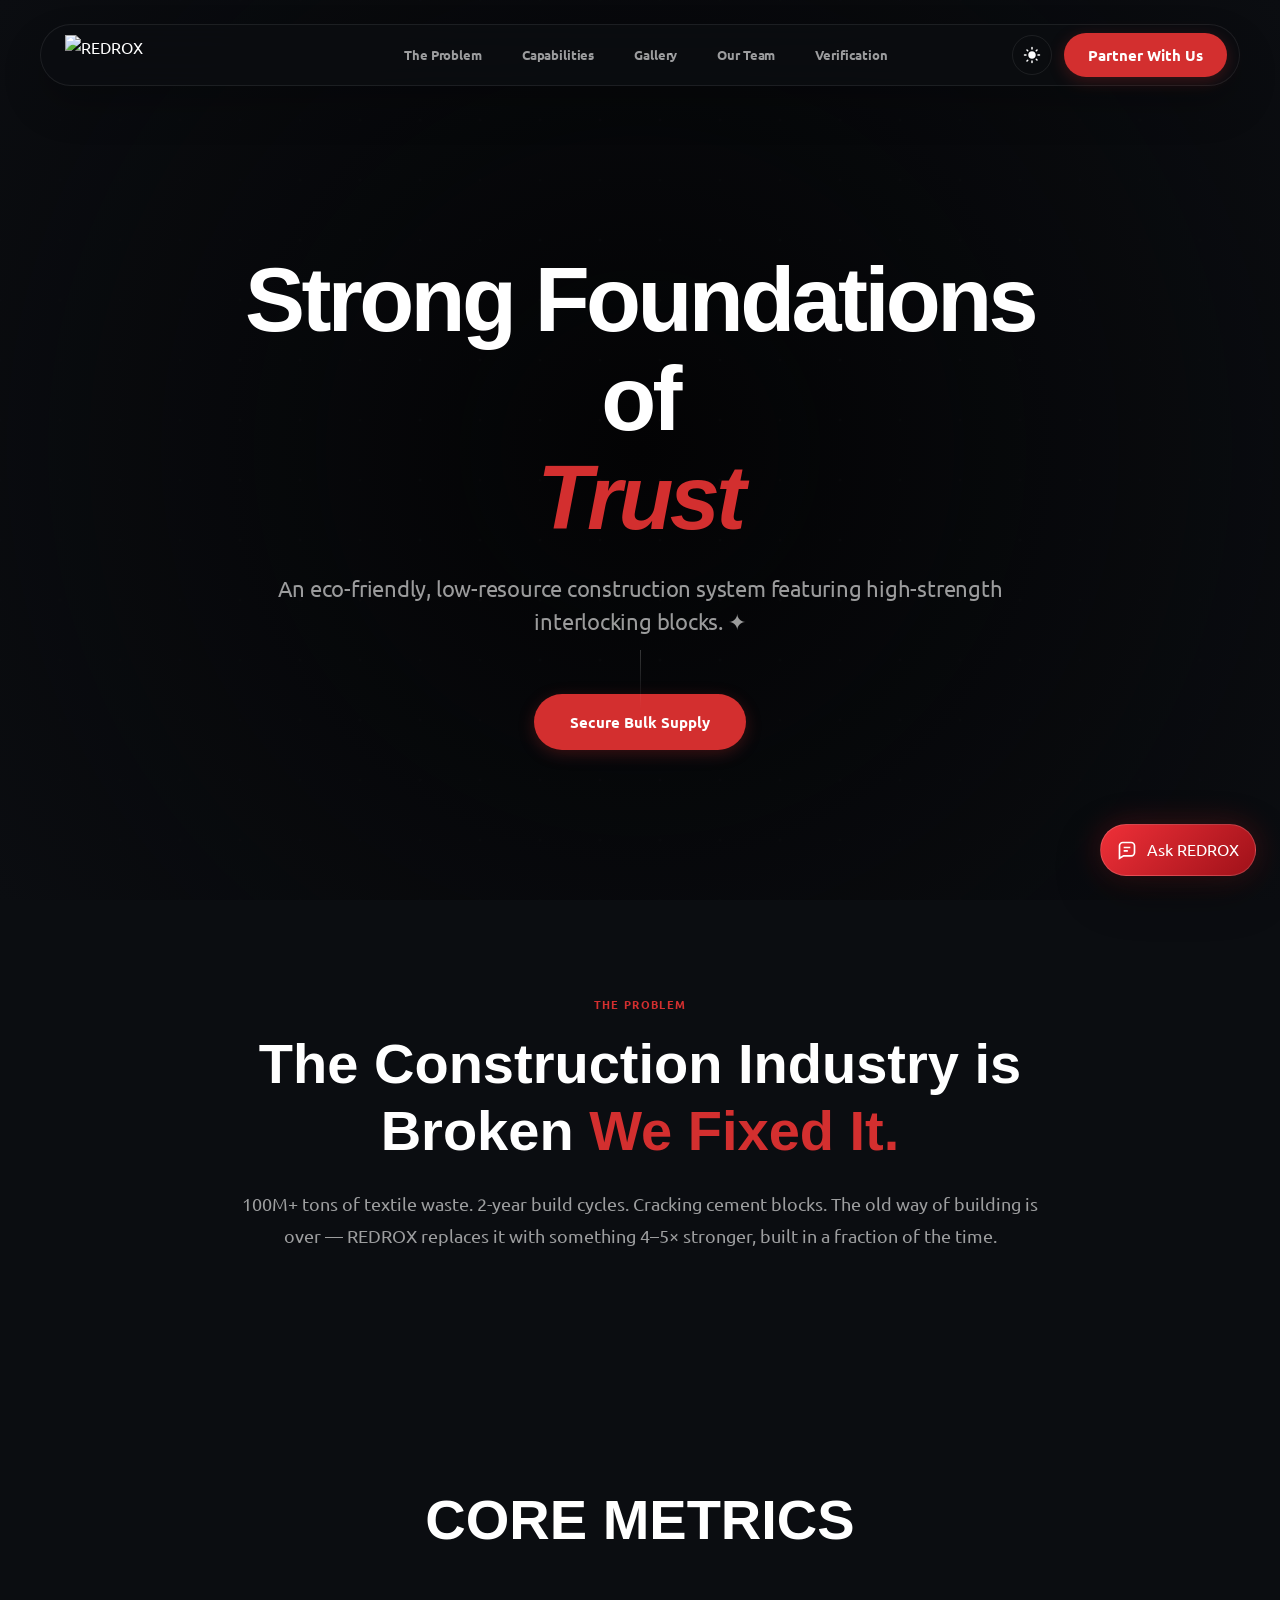
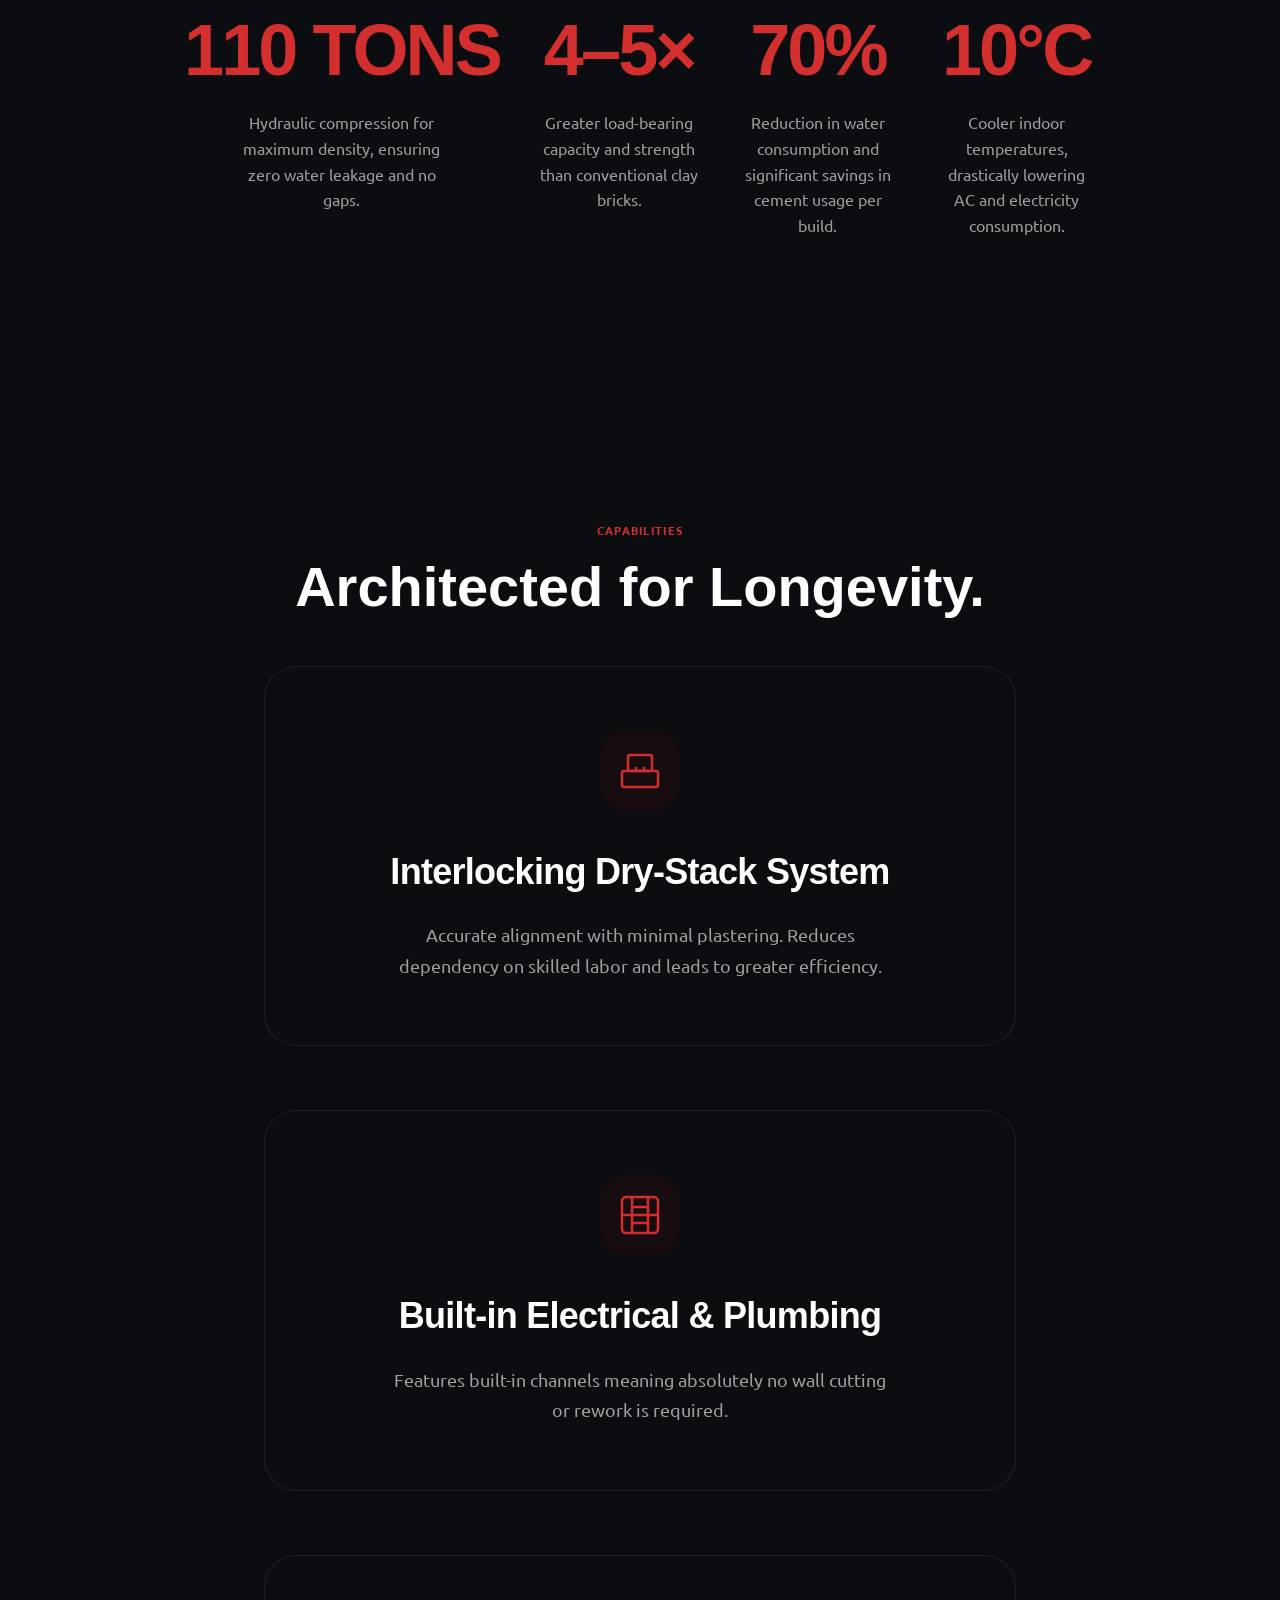
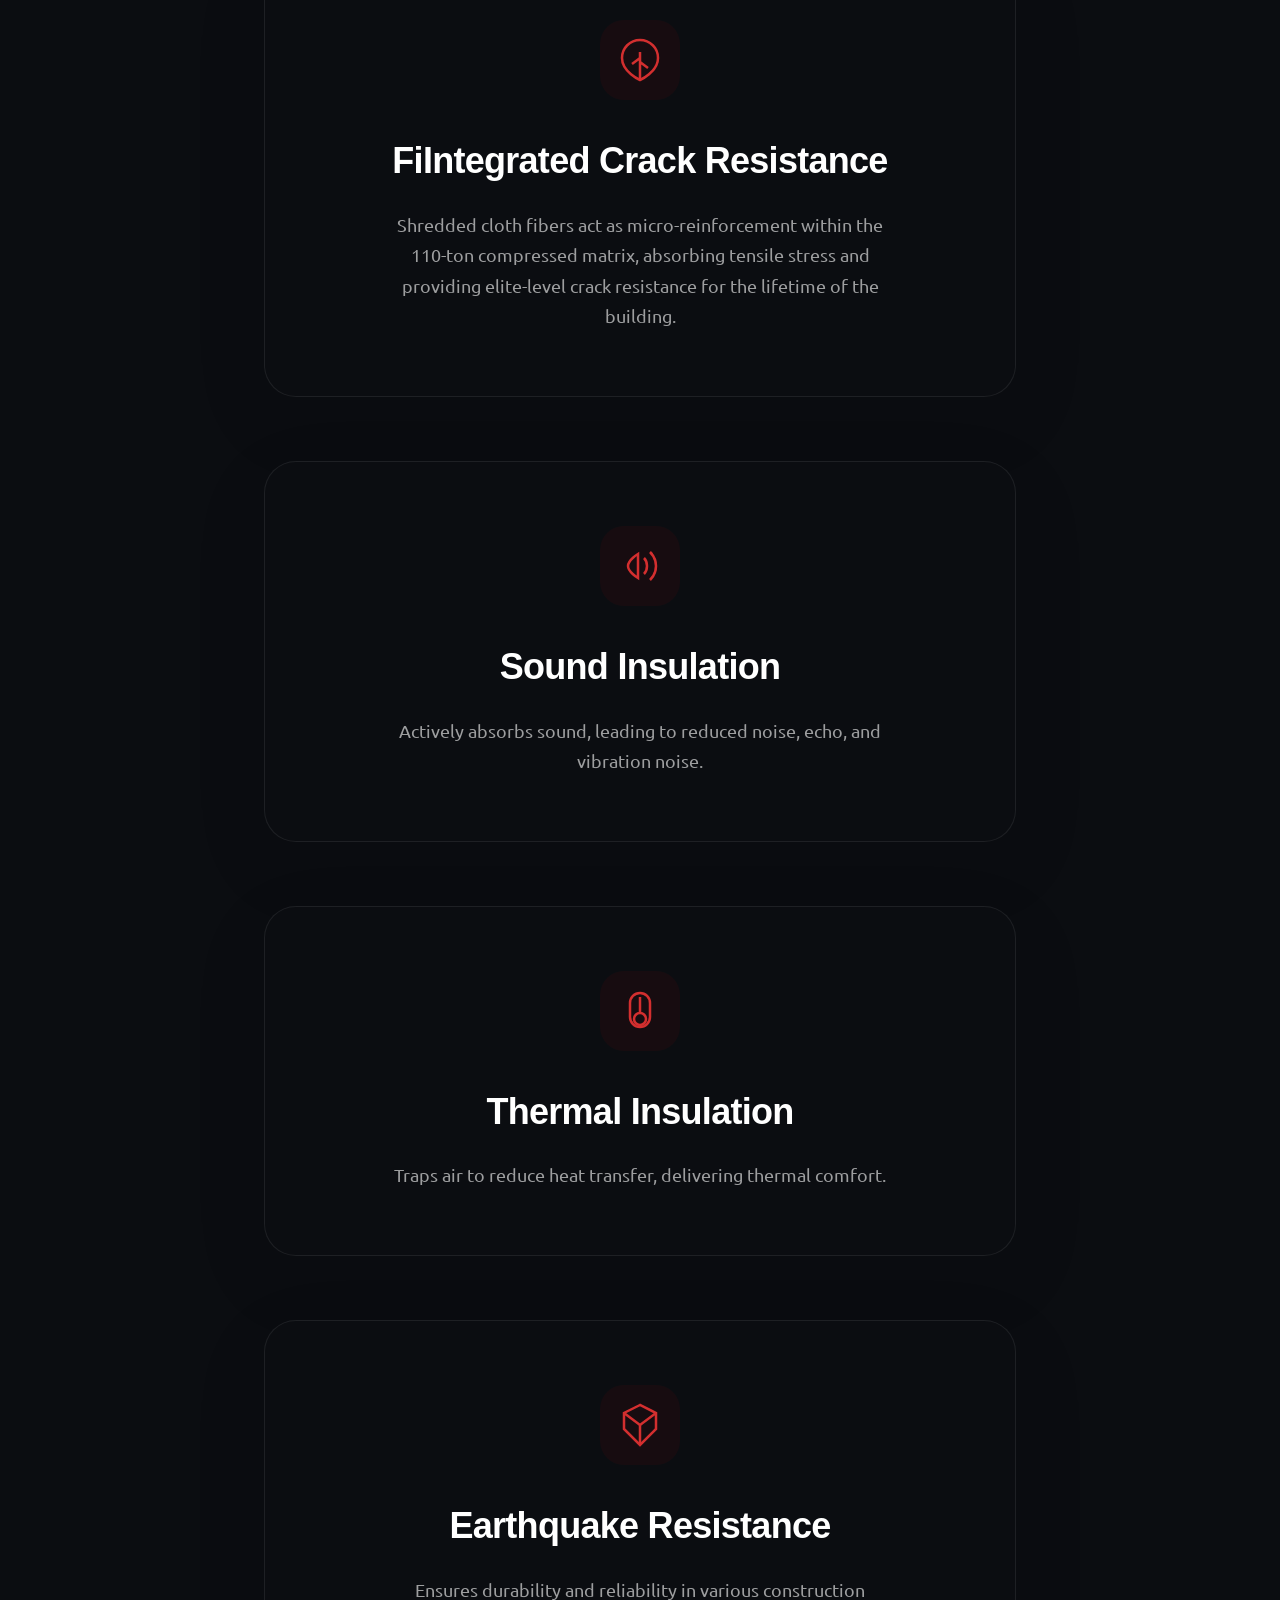
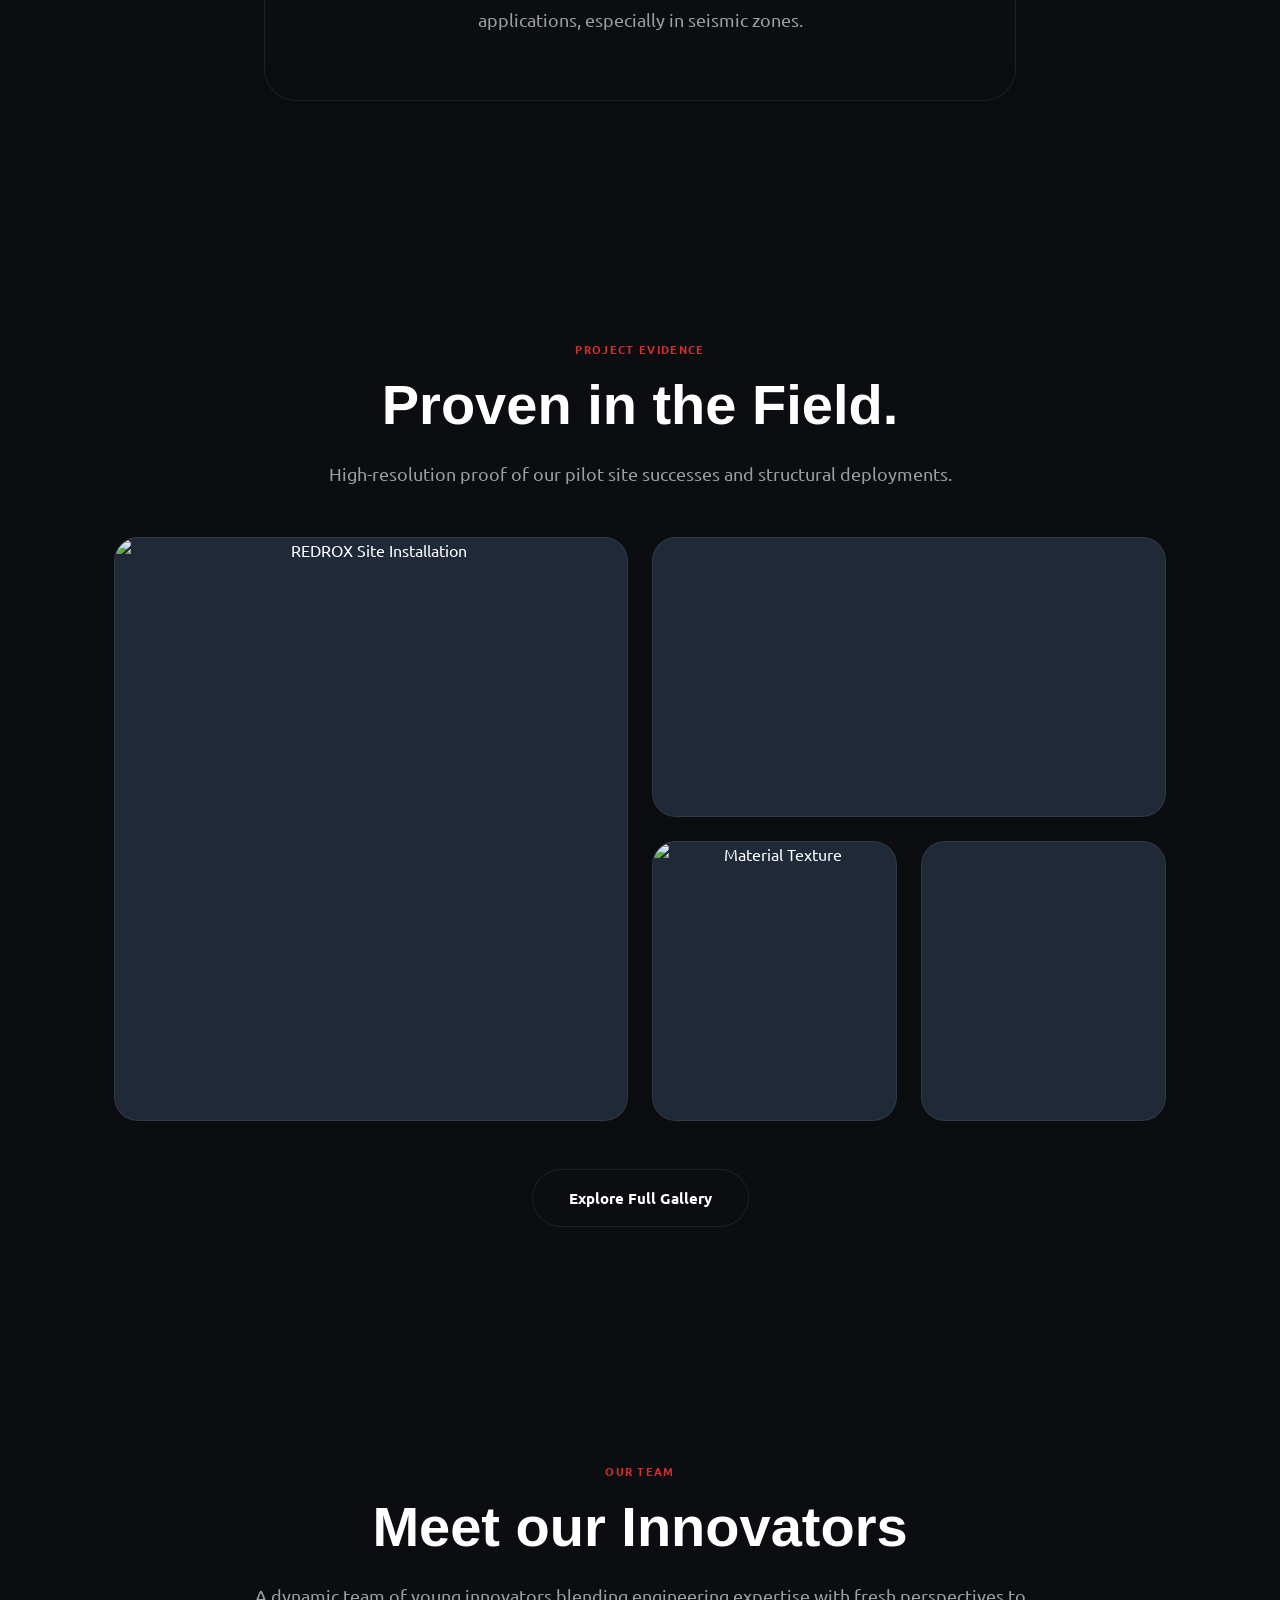
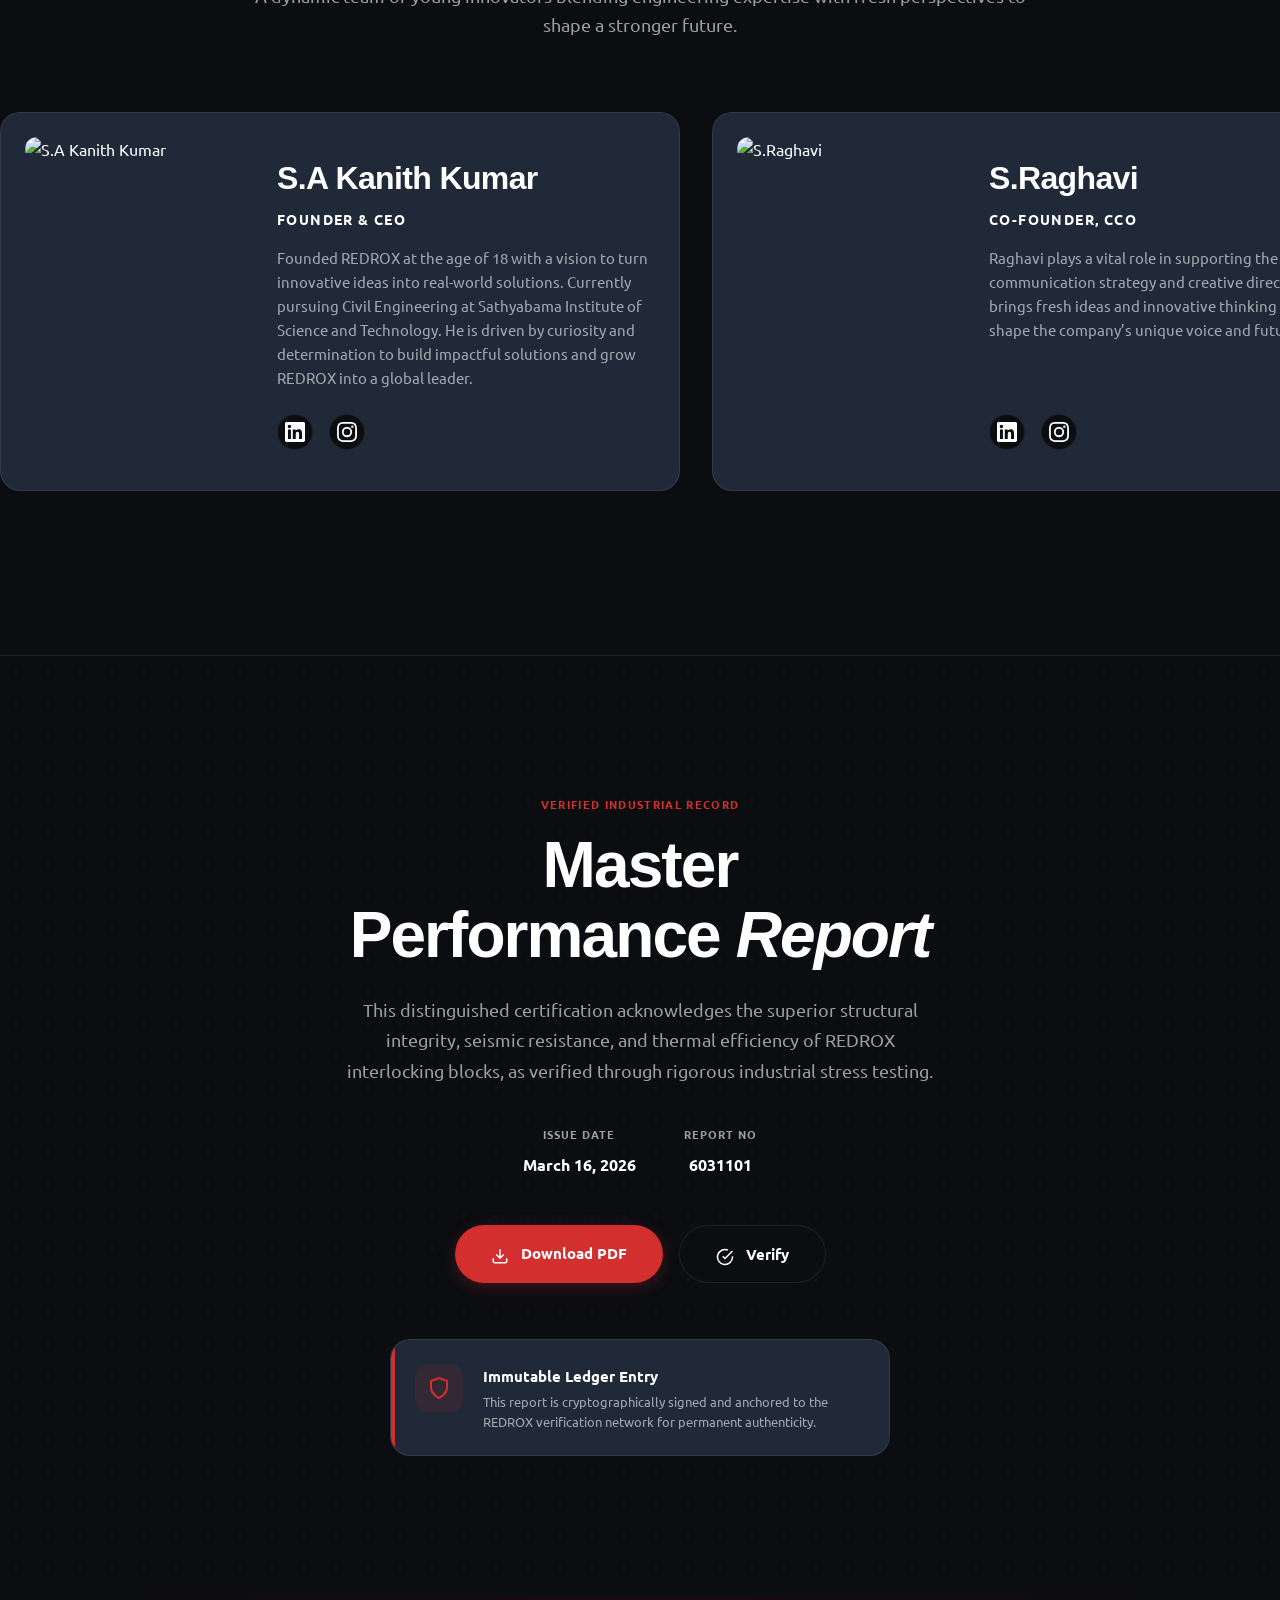
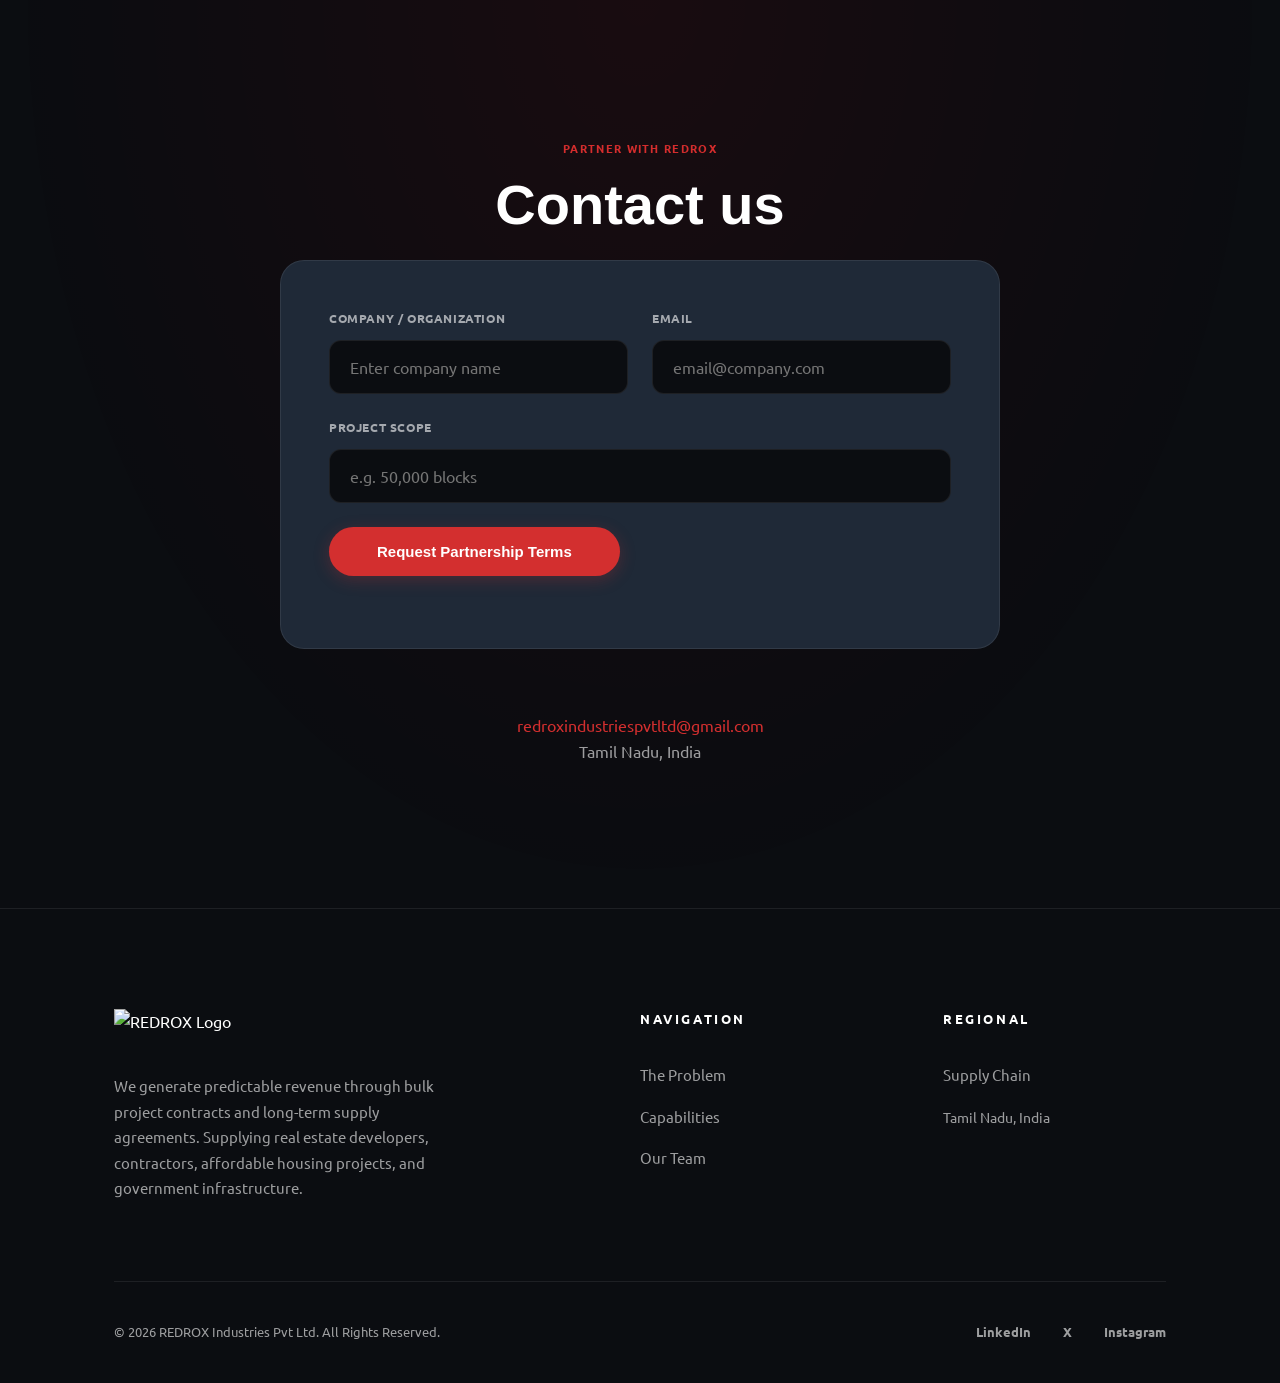
==== commit c86b555e: "fix(chatbot): make REDROX assistant reliable Add a responsive site-wide assistant with curated produ" ====
--- a/index.html
+++ b/index.html
@@ -774,64 +774,6 @@
         </div>
     </footer>
 
-    <!-- REDROX ASSISTANT: adapted from the ORION chatbot interaction pattern. -->
-    <section class="redrox-chat" id="redroxChat" aria-label="REDROX Assistant">
-        <button class="redrox-chat__launcher" id="chatLauncher" type="button" aria-expanded="false"
-            aria-controls="chatWindow">
-            <svg aria-hidden="true" viewBox="0 0 24 24" fill="none" stroke="currentColor" stroke-width="2">
-                <path d="M21 15a4 4 0 0 1-4 4H8l-5 3V7a4 4 0 0 1 4-4h10a4 4 0 0 1 4 4z" />
-                <path d="M8 9h8M8 13h5" />
-            </svg>
-            <span>Ask REDROX</span>
-        </button>
-
-        <div class="redrox-chat__window" id="chatWindow" role="dialog" aria-modal="false"
-            aria-labelledby="chatTitle" hidden>
-            <header class="redrox-chat__header">
-                <div class="redrox-chat__identity">
-                    <span class="redrox-chat__mark" aria-hidden="true">R</span>
-                    <div>
-                        <h2 id="chatTitle">REDROX Assistant</h2>
-                        <p><span class="redrox-chat__status" aria-hidden="true"></span> Product guide · Online</p>
-                    </div>
-                </div>
-                <div class="redrox-chat__actions">
-                    <button id="chatMinimize" type="button" aria-label="Minimize chatbot">
-                        <svg aria-hidden="true" viewBox="0 0 24 24"><path d="M5 12h14" /></svg>
-                    </button>
-                    <button id="chatClose" type="button" aria-label="Close chatbot">
-                        <svg aria-hidden="true" viewBox="0 0 24 24"><path d="M6 6l12 12M18 6 6 18" /></svg>
-                    </button>
-                </div>
-            </header>
-
-            <div class="redrox-chat__body" id="chatBody">
-                <div class="redrox-chat__messages" id="chatMessages" role="log" aria-live="polite"
-                    aria-label="Chat messages"></div>
-                <div class="redrox-chat__quick" id="chatQuickReplies" aria-label="Suggested questions">
-                    <p>Quick questions</p>
-                    <div>
-                        <button type="button" data-chat-question="What makes REDROX blocks stronger?">Strength</button>
-                        <button type="button" data-chat-question="How does REDROX speed up construction?">Build speed</button>
-                        <button type="button" data-chat-question="Are the blocks sustainable?">Sustainability</button>
-                        <button type="button" data-chat-question="How can I contact REDROX?">Contact</button>
-                    </div>
-                </div>
-                <form class="redrox-chat__form" id="chatForm">
-                    <label class="sr-only" for="chatInput">Ask about REDROX products</label>
-                    <input id="chatInput" name="message" type="text" maxlength="300"
-                        placeholder="Ask about REDROX blocks..." autocomplete="off" required>
-                    <button type="submit" aria-label="Send message">
-                        <svg aria-hidden="true" viewBox="0 0 24 24" fill="none" stroke="currentColor" stroke-width="2">
-                            <path d="m22 2-7 20-4-9-9-4Z" /><path d="M22 2 11 13" />
-                        </svg>
-                    </button>
-                </form>
-                <p class="redrox-chat__note">Answers use information published on this website.</p>
-            </div>
-        </div>
-    </section>
-
     <!-- SCROLL TO TOP UTILITY -->
     <button id="scrollToTop" class="scroll-to-top" aria-label="Scroll back to top">
         <svg fill="currentColor" width="20" height="20" viewBox="0 0 24 24">
@@ -842,6 +784,7 @@
     <!-- Scripts -->
     <script src="https://unpkg.com/aos@2.3.1/dist/aos.js"></script>
     <script src="script.js"></script>
+    <script src="chatbot.js"></script>
 </body>
 
 </html>
--- a/style.css
+++ b/style.css
@@ -646,7 +646,7 @@
   position:fixed;
   right:1rem;
   bottom:1rem;
-  z-index:250;
+  z-index:1100;
   font-family:var(--font-body);
 }
 .redrox-chat button,
@@ -659,15 +659,15 @@
   padding:0.75rem 1rem;
   border:1px solid rgba(255,255,255,0.16);
   border-radius:999px;
-  background:linear-gradient(135deg, #e23636, #a90f19);
+  background:linear-gradient(135deg, #ef3038, #9f1119);
   color:#fff;
   font-weight:700;
-  letter-spacing:0.01em;
   box-shadow:0 1rem 3rem rgba(0,0,0,0.32), 0 0 2rem rgba(211,47,47,0.28);
   cursor:pointer;
   transition:transform 180ms ease, box-shadow 180ms ease;
 }
 .redrox-chat__launcher:hover { transform:translateY(-2px); box-shadow:0 1.25rem 3rem rgba(0,0,0,0.4), 0 0 2.5rem rgba(211,47,47,0.38); }
+.redrox-chat__launcher[hidden] { display:none; }
 .redrox-chat__launcher:focus-visible,
 .redrox-chat button:focus-visible,
 .redrox-chat input:focus-visible { outline:3px solid rgba(255,90,90,0.55); outline-offset:3px; }
@@ -755,10 +755,11 @@
   color:rgba(255,255,255,0.86);
   font-size:0.9rem;
   line-height:1.55;
+  white-space:pre-line;
 }
 .redrox-chat__message--user p { border-color:rgba(239,71,71,0.35); border-radius:1rem 0.3rem 1rem 1rem; background:rgba(211,47,47,0.17); color:#fff; }
+.redrox-chat__message a { display:inline-flex; margin:0 0 0.85rem 2.35rem; color:#ff8b8b; font-size:0.82rem; font-weight:700; text-decoration:underline; text-underline-offset:3px; }
 .redrox-chat__quick { padding:0.75rem 1rem; border-top:1px solid rgba(255,255,255,0.06); }
-.redrox-chat__quick[hidden] { display:none; }
 .redrox-chat__quick p { margin:0 0 0.55rem; color:rgba(255,255,255,0.48); font-size:0.75rem; font-weight:700; letter-spacing:0.08em; text-transform:uppercase; }
 .redrox-chat__quick div { display:flex; flex-wrap:wrap; gap:0.45rem; }
 .redrox-chat__quick button {
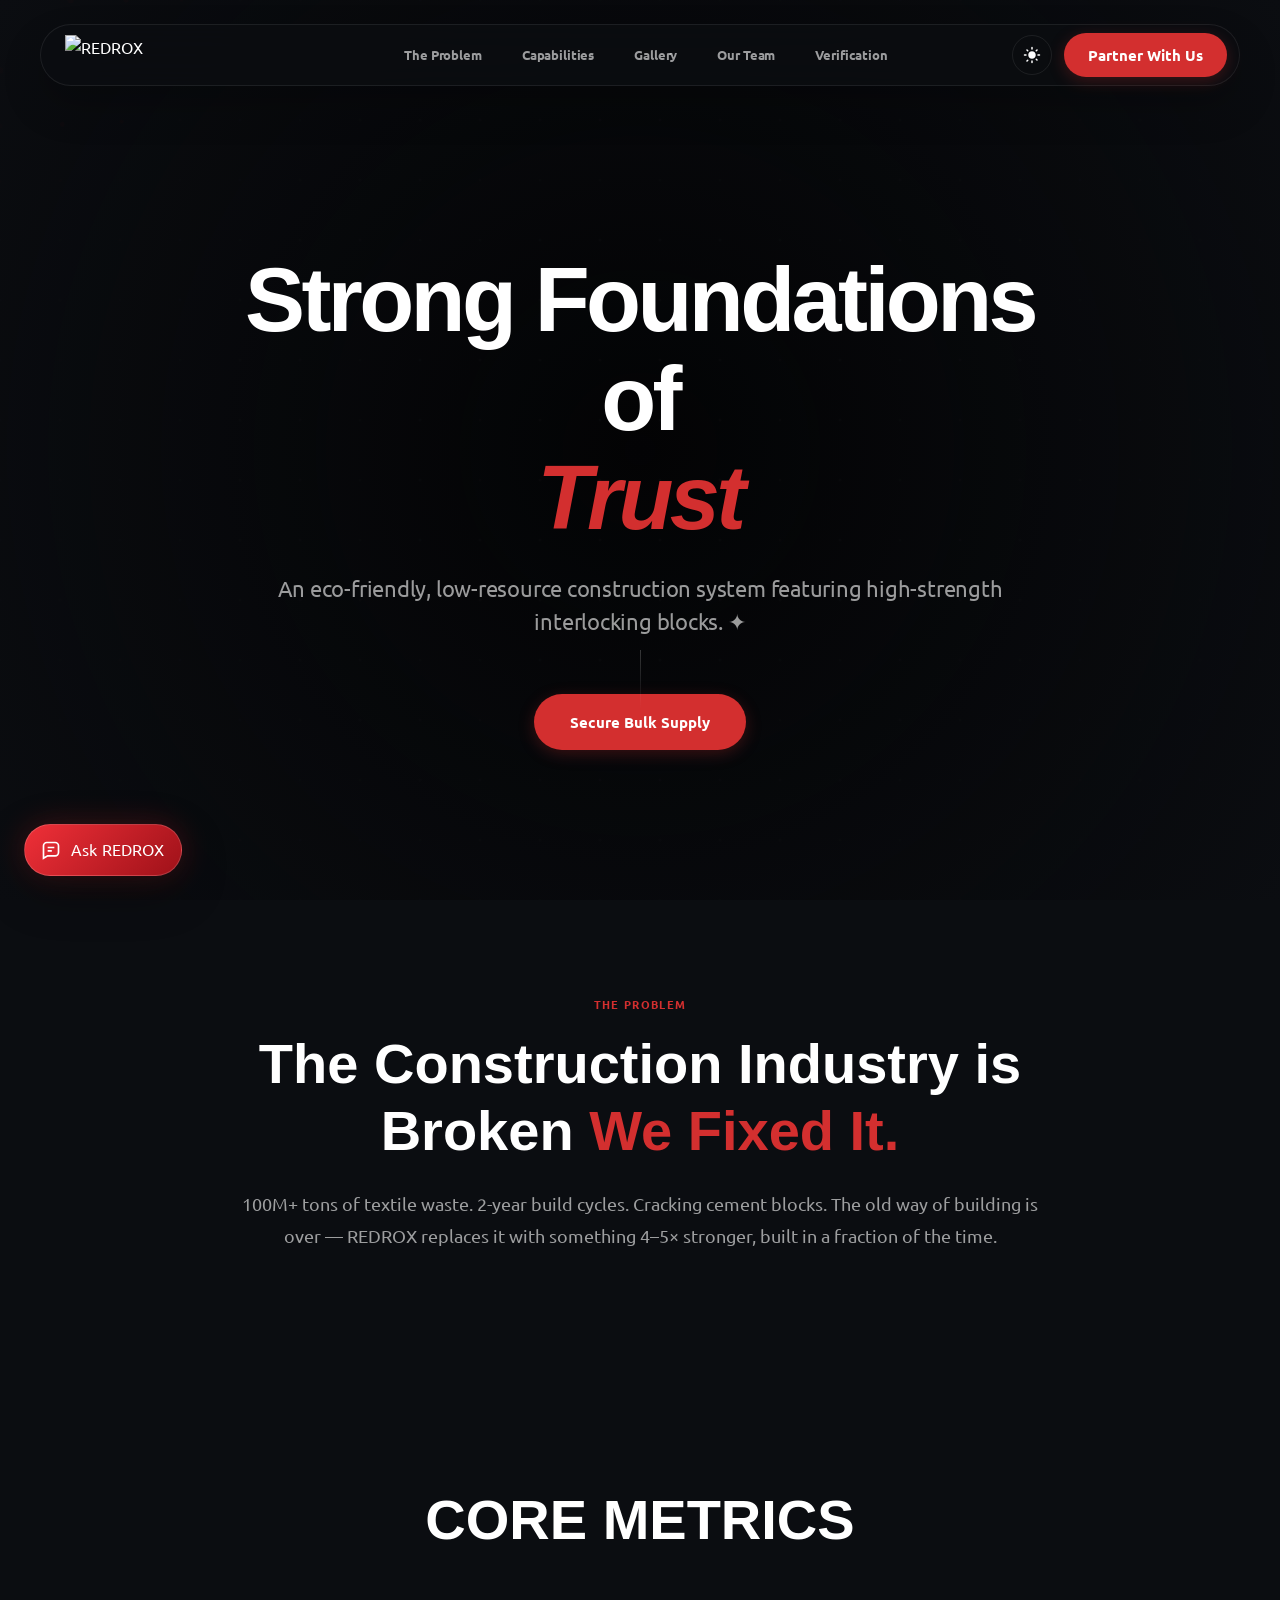
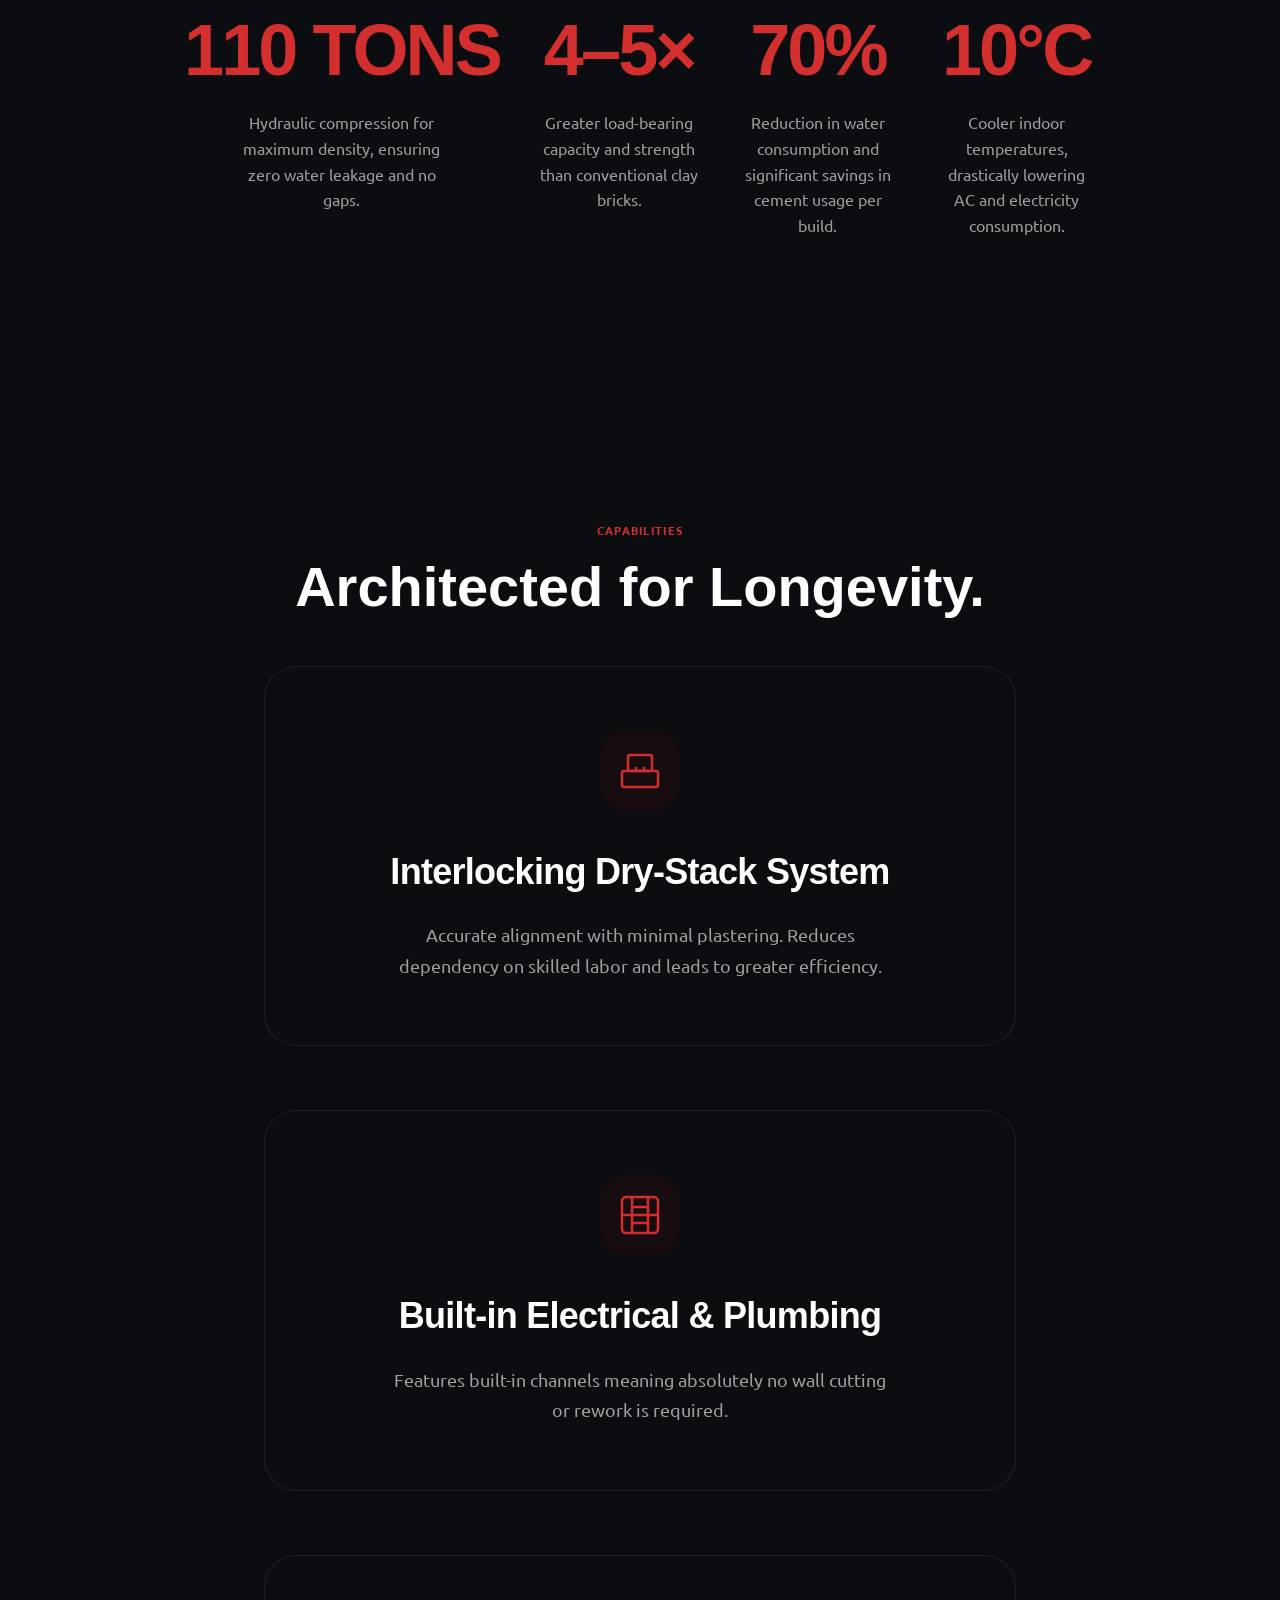
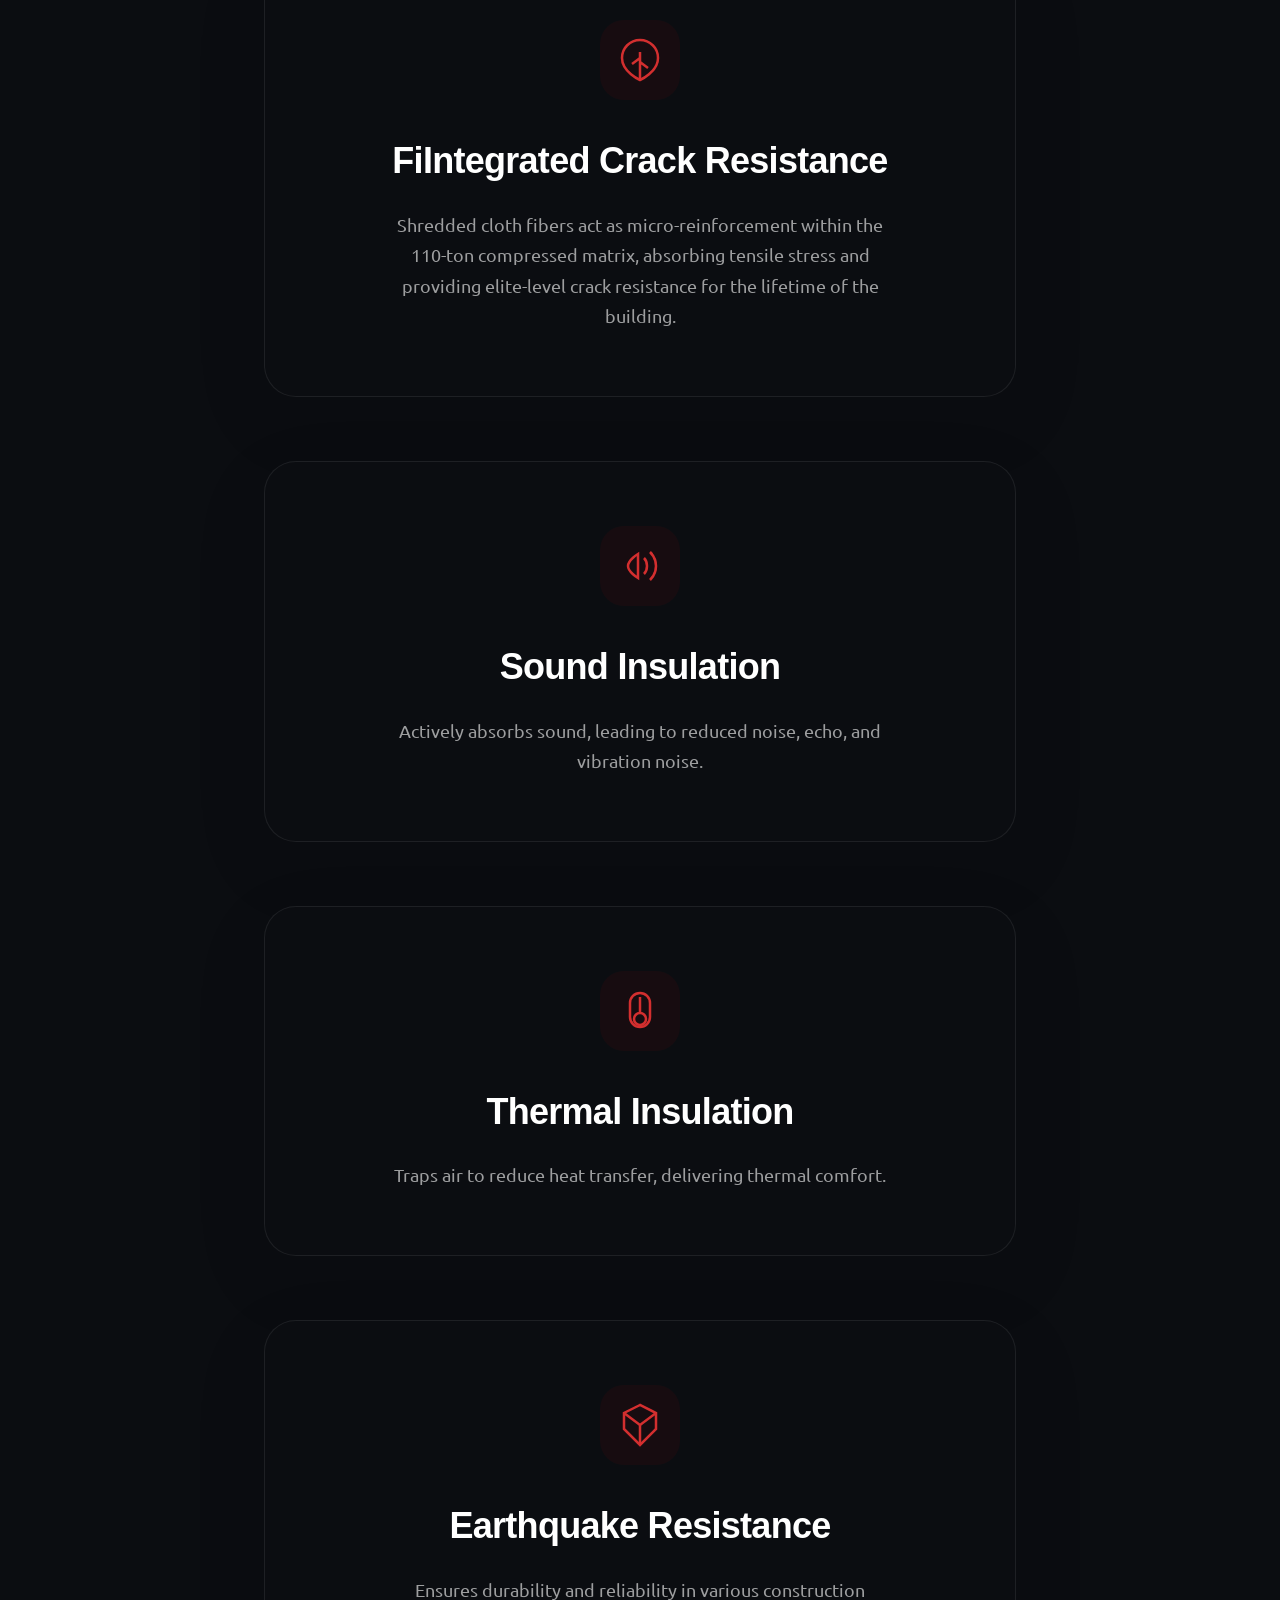
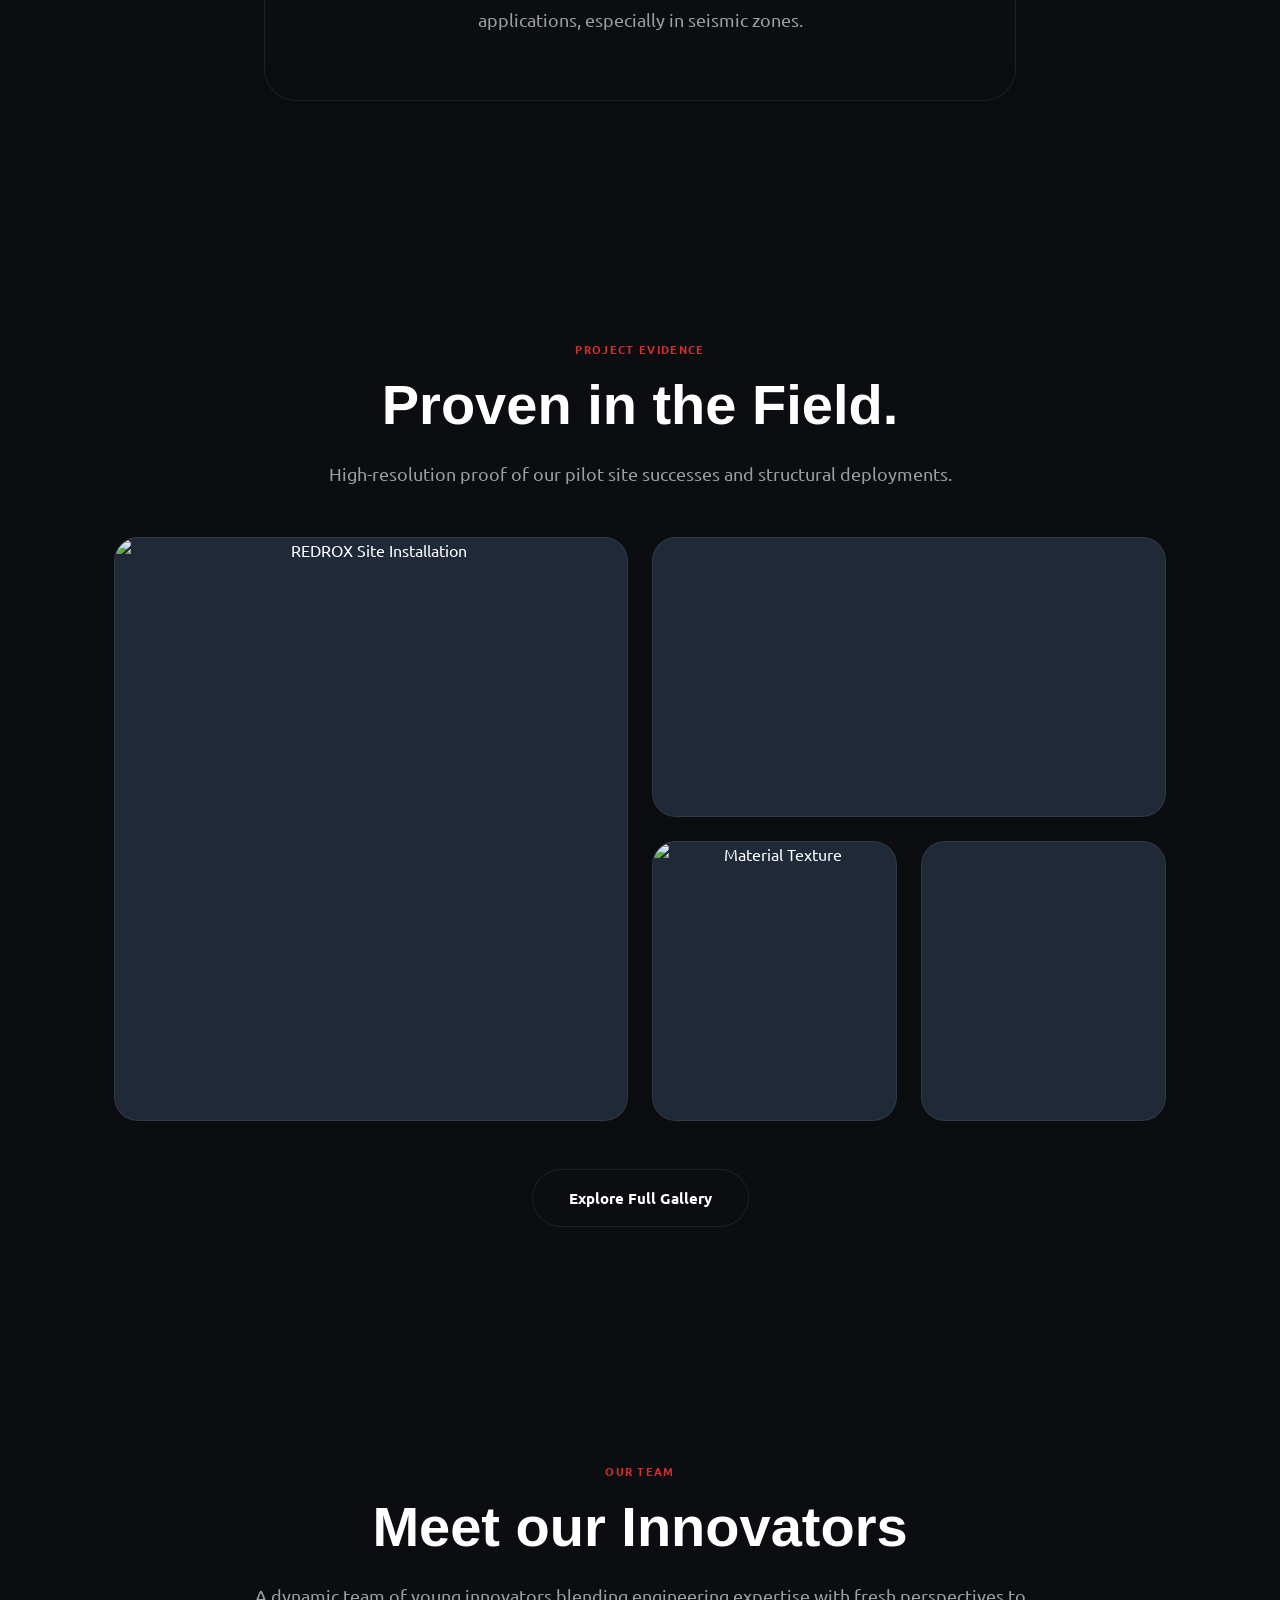
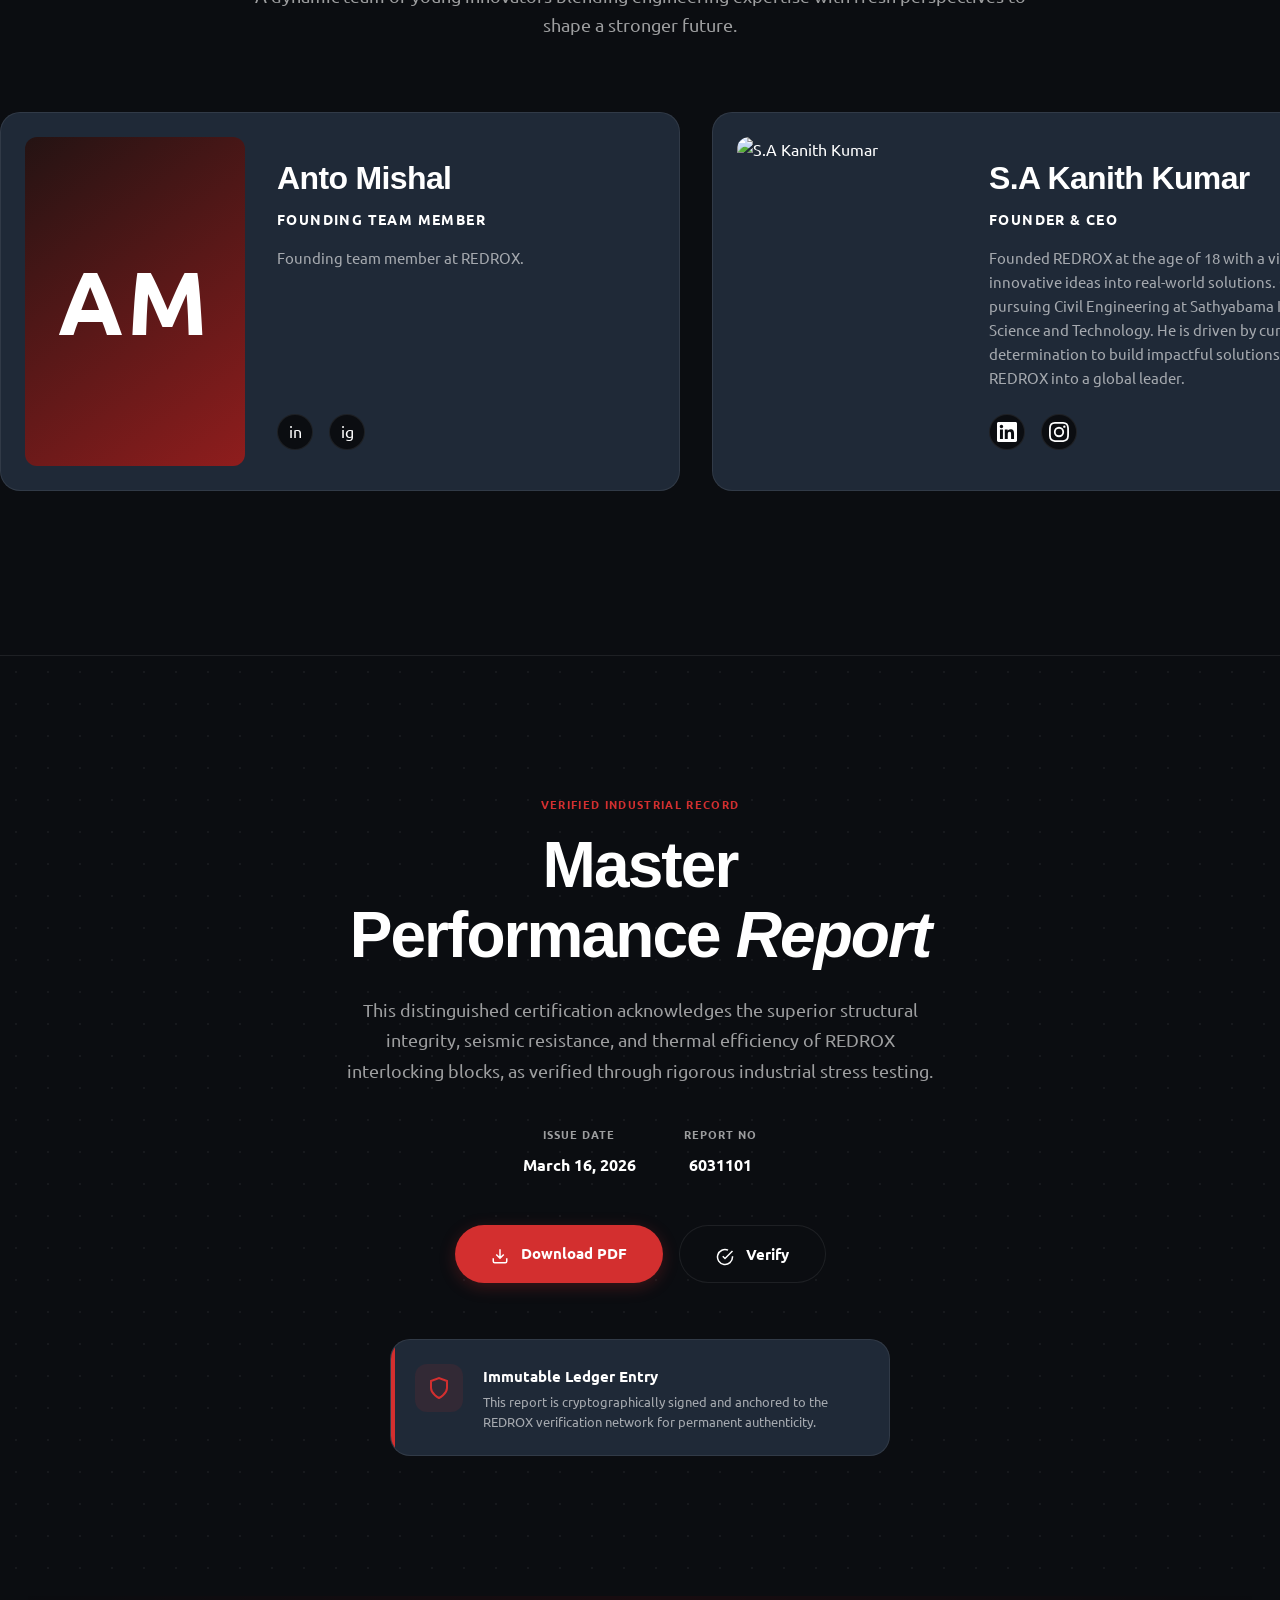
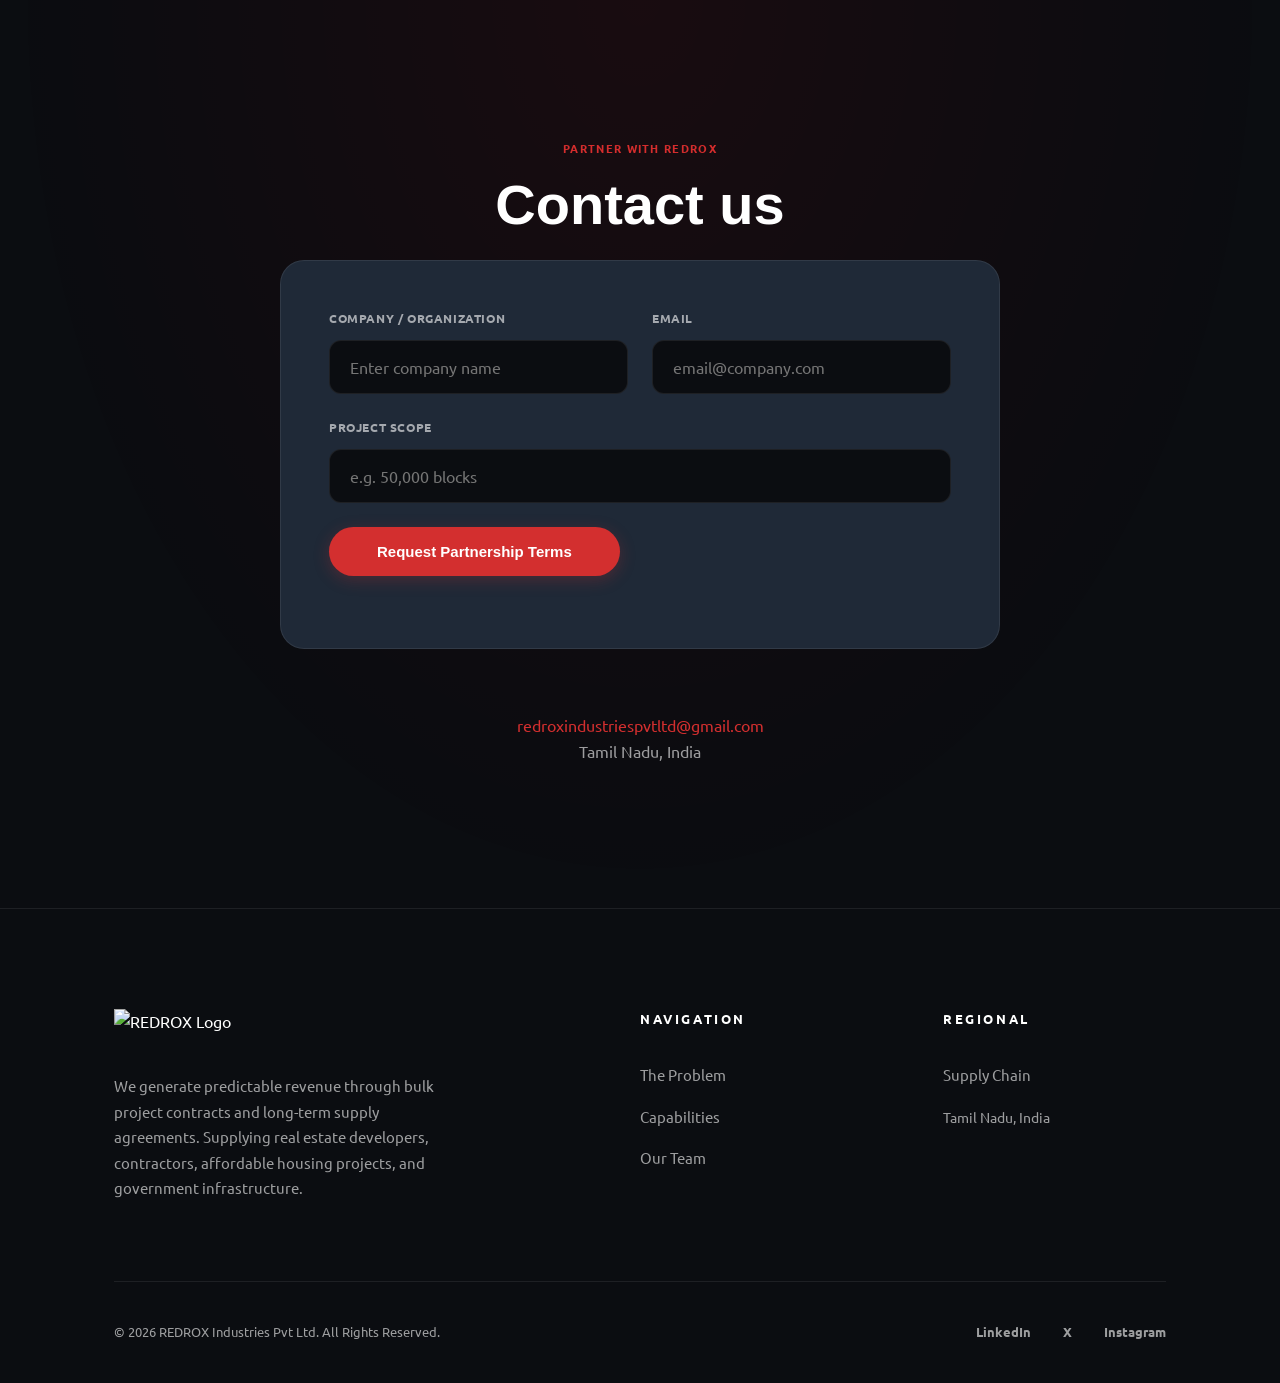
==== commit 4ebabd45: "feat: add Anto Mishal to team Add Anto Mishal as a founding team member with supplied LinkedIn and I" ====
--- a/index.html
+++ b/index.html
@@ -309,6 +309,25 @@
             <div class="marquee-content">
                 <!-- Original Set -->
                 <div class="team-member-card">
+                    <div class="team-img-box team-initials" aria-hidden="true">
+                        <span>AM</span>
+                    </div>
+                    <div class="team-info">
+                        <h3>Anto Mishal</h3>
+                        <div class="role">Founding Team Member</div>
+                        <p class="bio">Founding team member at REDROX.</p>
+                        <div class="social-links">
+                            <a href="https://www.linkedin.com/in/anto-mishal-77381b423?utm_source=share_via&amp;utm_content=profile&amp;utm_medium=member_ios"
+                                aria-label="Anto Mishal on LinkedIn" class="social-icon" target="_blank"
+                                rel="noopener noreferrer"><span aria-hidden="true">in</span></a>
+                            <a href="https://www.instagram.com/anto_mishal?vrfl=MWRuaW9wMm4xemJoNA%3D%3D&amp;utm_source=qr"
+                                aria-label="Anto Mishal on Instagram" class="social-icon" target="_blank"
+                                rel="noopener noreferrer"><span aria-hidden="true">ig</span></a>
+                        </div>
+                    </div>
+                </div>
+
+                <div class="team-member-card">
                     <div class="team-img-box">
                         <img src="images/team-1.png" alt="S.A Kanith Kumar" loading="lazy">
                     </div>
@@ -474,6 +493,23 @@
                 </div>
 
                 <!-- Duplicate Set -->
+                <div class="team-member-card" aria-hidden="true">
+                    <div class="team-img-box team-initials">
+                        <span>AM</span>
+                    </div>
+                    <div class="team-info">
+                        <h3>Anto Mishal</h3>
+                        <div class="role">Founding Team Member</div>
+                        <p class="bio">Founding team member at REDROX.</p>
+                        <div class="social-links">
+                            <a href="https://www.linkedin.com/in/anto-mishal-77381b423?utm_source=share_via&amp;utm_content=profile&amp;utm_medium=member_ios"
+                                aria-label="Anto Mishal on LinkedIn" class="social-icon" tabindex="-1"><span aria-hidden="true">in</span></a>
+                            <a href="https://www.instagram.com/anto_mishal?vrfl=MWRuaW9wMm4xemJoNA%3D%3D&amp;utm_source=qr"
+                                aria-label="Anto Mishal on Instagram" class="social-icon" tabindex="-1"><span aria-hidden="true">ig</span></a>
+                        </div>
+                    </div>
+                </div>
+
                 <div class="team-member-card" aria-hidden="true">
                     <div class="team-img-box">
                         <img src="images/team-1.png" alt="S.A Kanith Kumar" loading="lazy">
--- a/style.css
+++ b/style.css
@@ -427,6 +427,18 @@
     object-fit: cover;
     object-position: top center;
 }
+.team-img-box.team-initials {
+    display: grid;
+    place-items: center;
+    background: linear-gradient(145deg, #241313, #8f1d1d);
+}
+.team-initials > span {
+    color: #fff;
+    font-family: var(--font-heading);
+    font-size: clamp(64px, 7vw, 108px);
+    font-weight: 700;
+    letter-spacing: 0.04em;
+}
 .team-info {
     flex: 1;
     display: flex;
@@ -644,7 +656,7 @@
 /* REDROX ASSISTANT */
 .redrox-chat {
   position:fixed;
-  right:1rem;
+  left:1rem;
   bottom:1rem;
   z-index:1100;
   font-family:var(--font-body);
@@ -662,6 +674,7 @@
   background:linear-gradient(135deg, #ef3038, #9f1119);
   color:#fff;
   font-weight:700;
+  letter-spacing:0.01em;
   box-shadow:0 1rem 3rem rgba(0,0,0,0.32), 0 0 2rem rgba(211,47,47,0.28);
   cursor:pointer;
   transition:transform 180ms ease, box-shadow 180ms ease;
@@ -809,7 +822,7 @@
 }
 
 @media (min-width: 640px) {
-  .redrox-chat { right:1.5rem; bottom:1.5rem; }
+  .redrox-chat { left:1.5rem; bottom:1.5rem; }
   .redrox-chat__window { height:min(39rem, calc(100dvh - 3rem)); }
 }
 
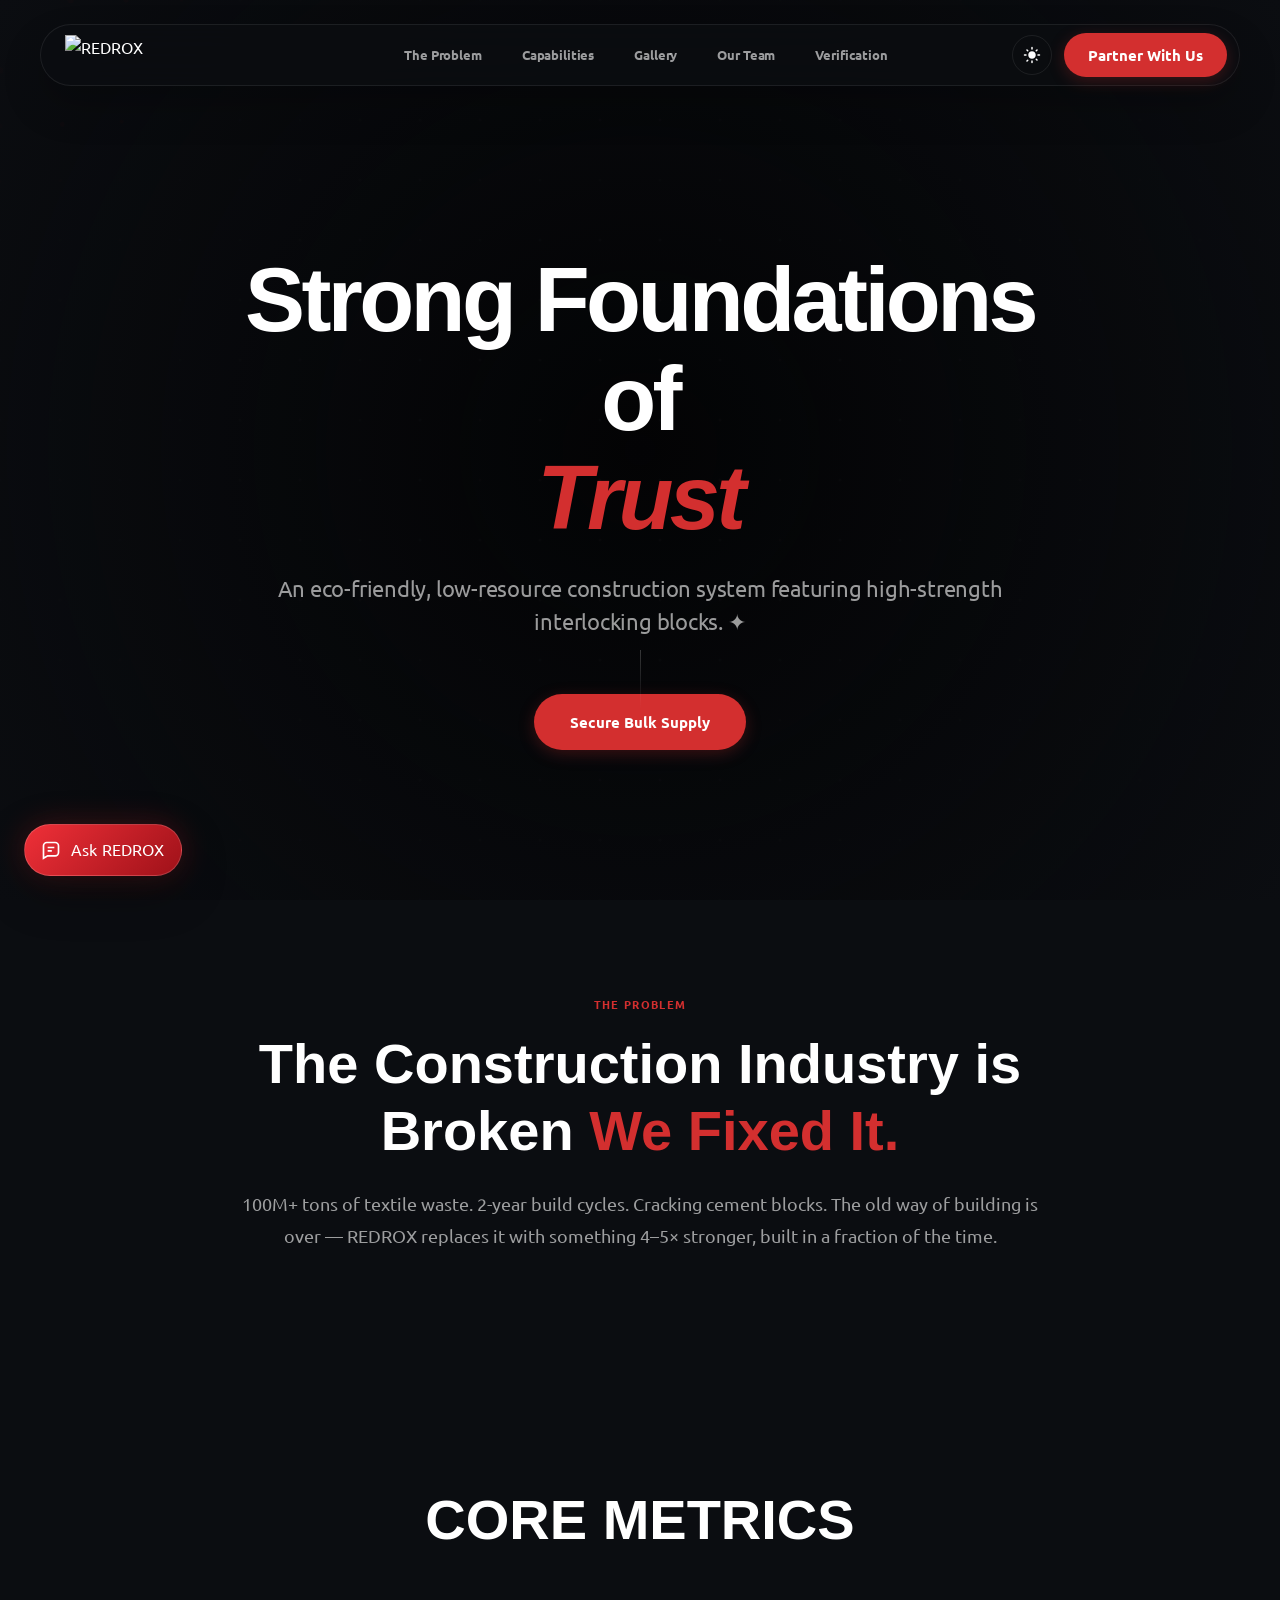
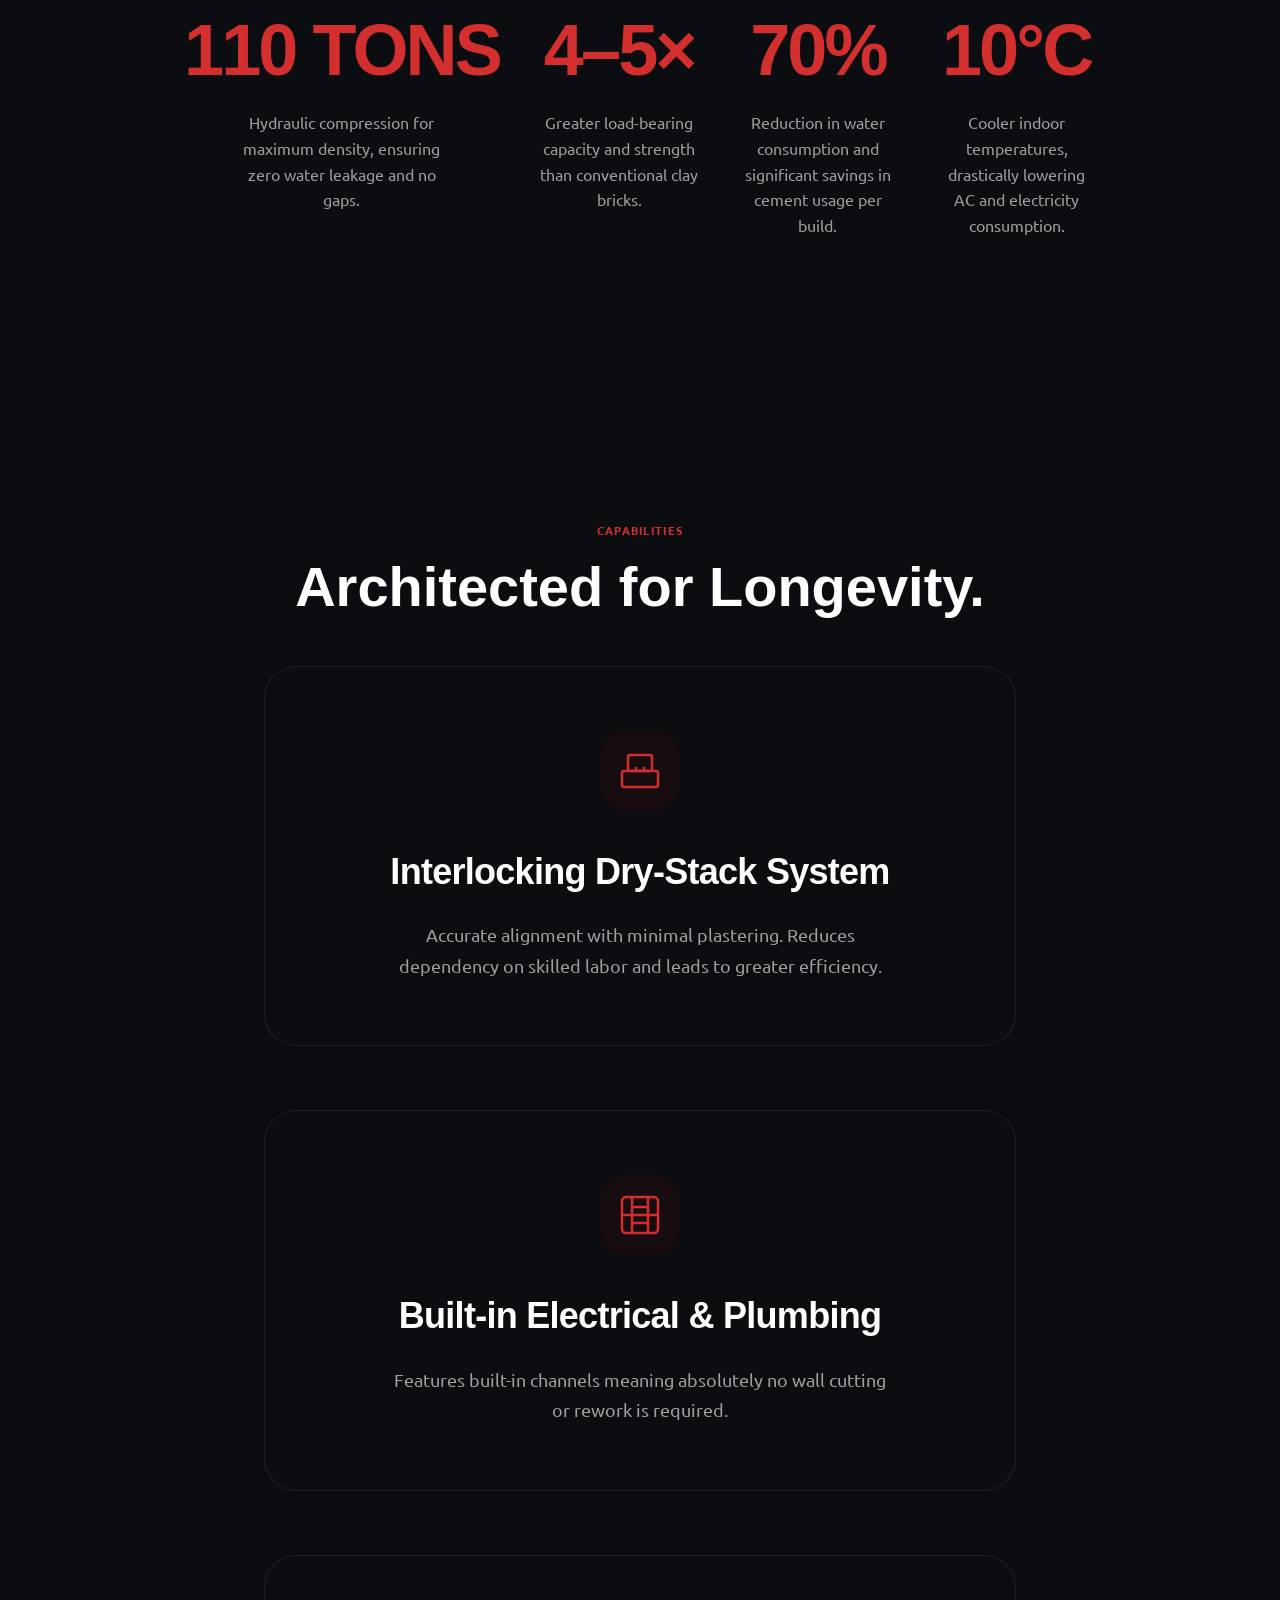
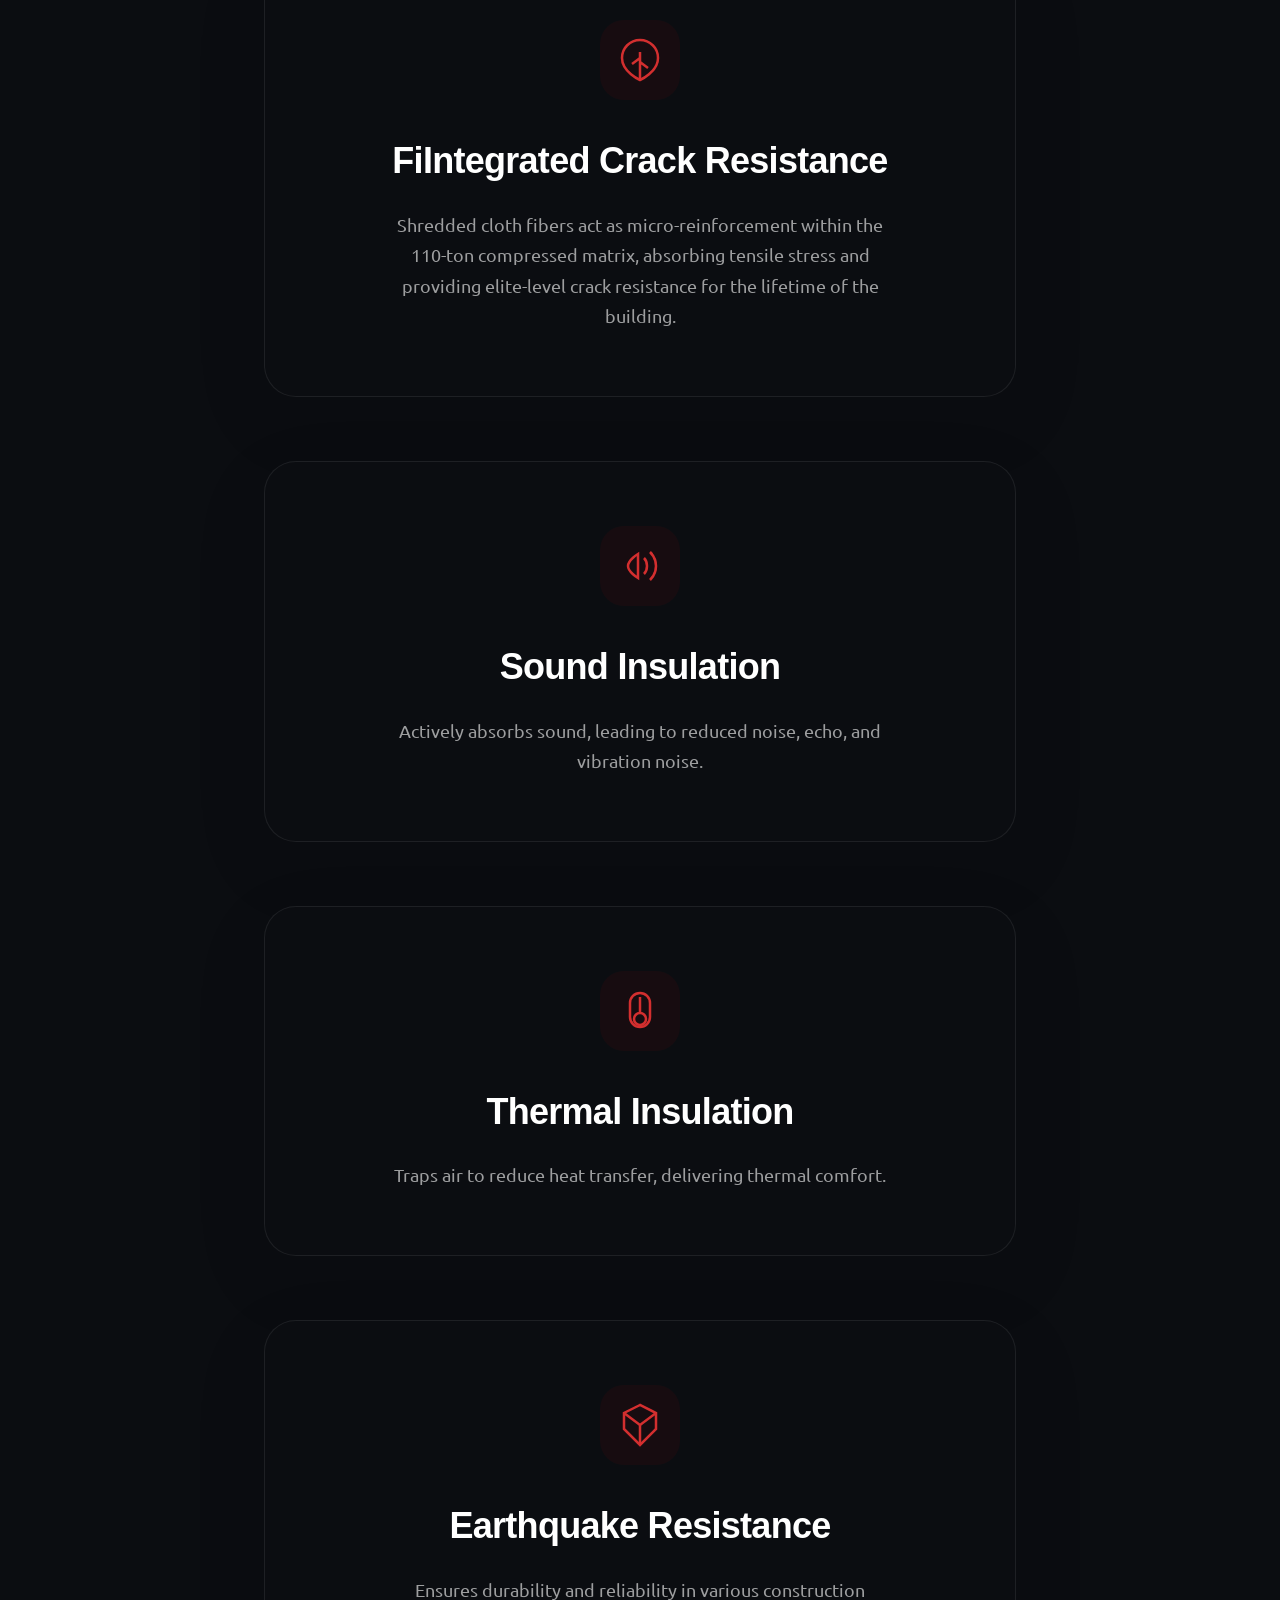
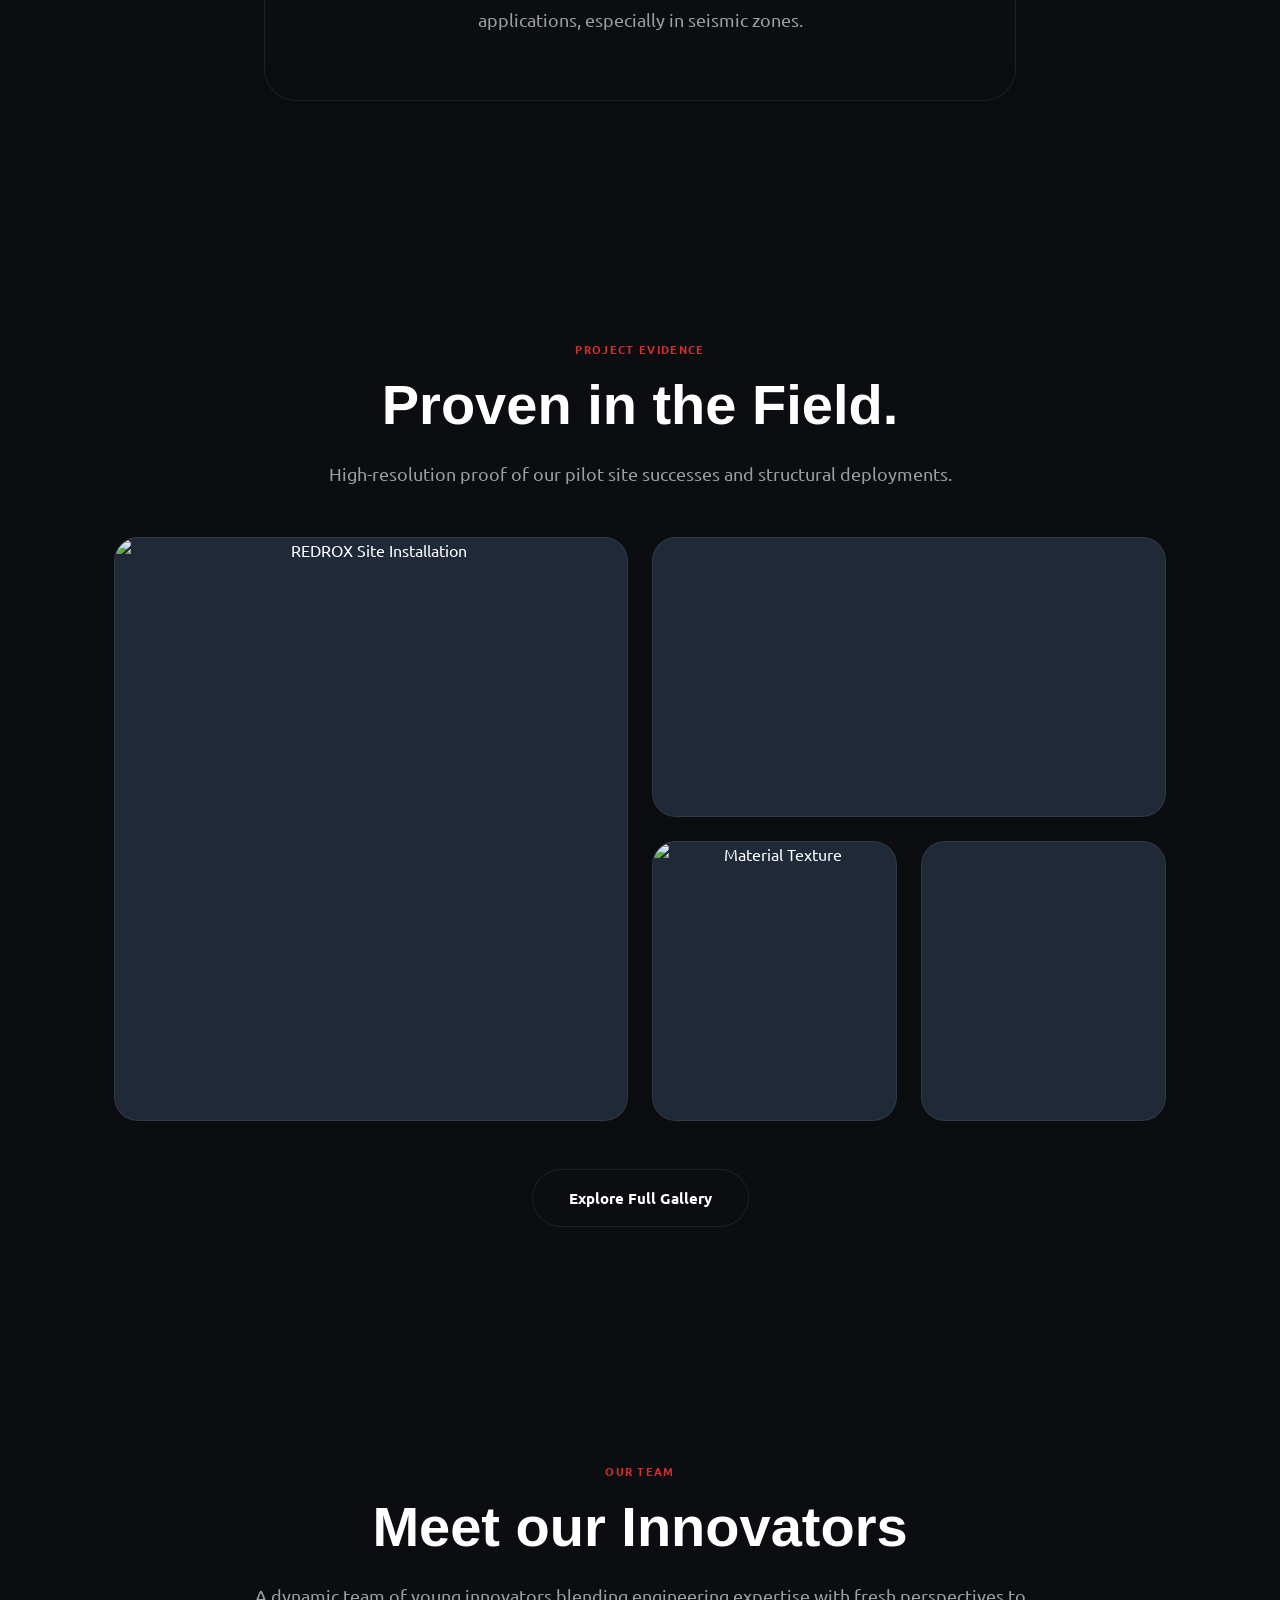
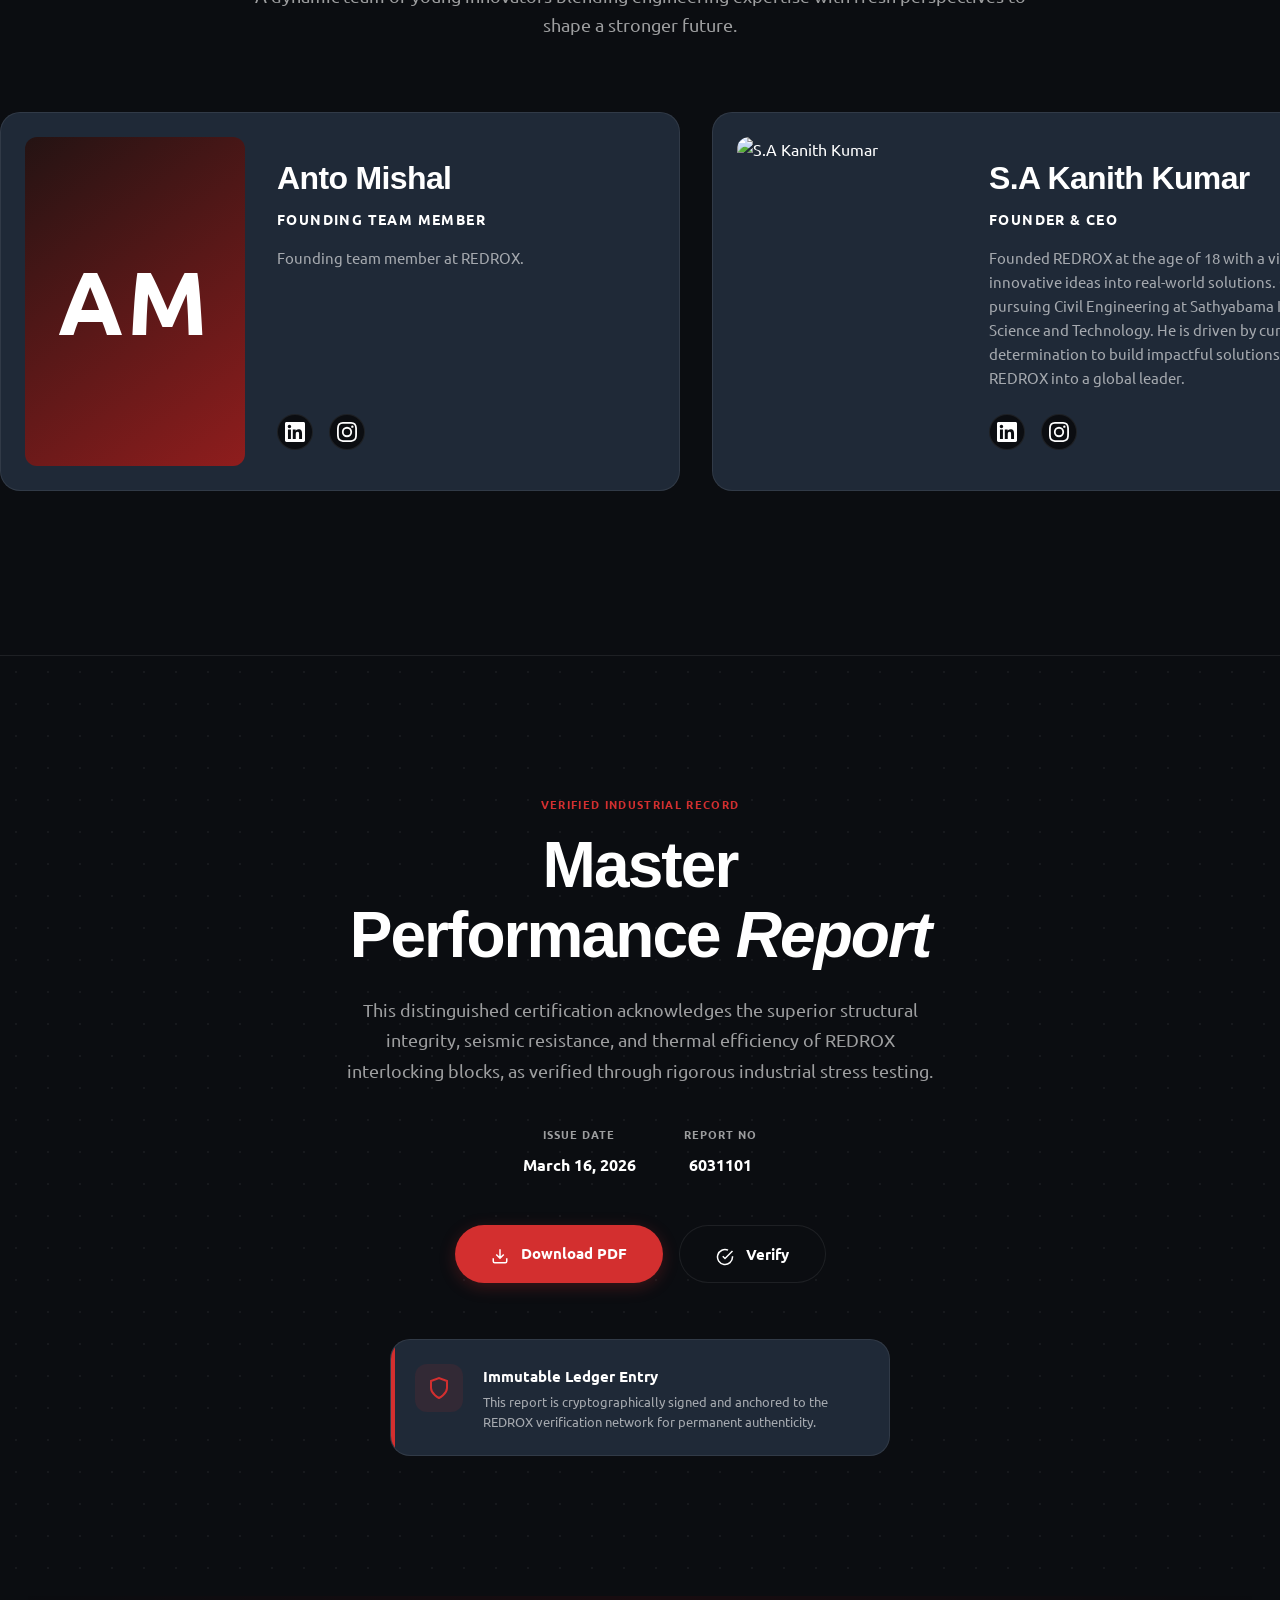
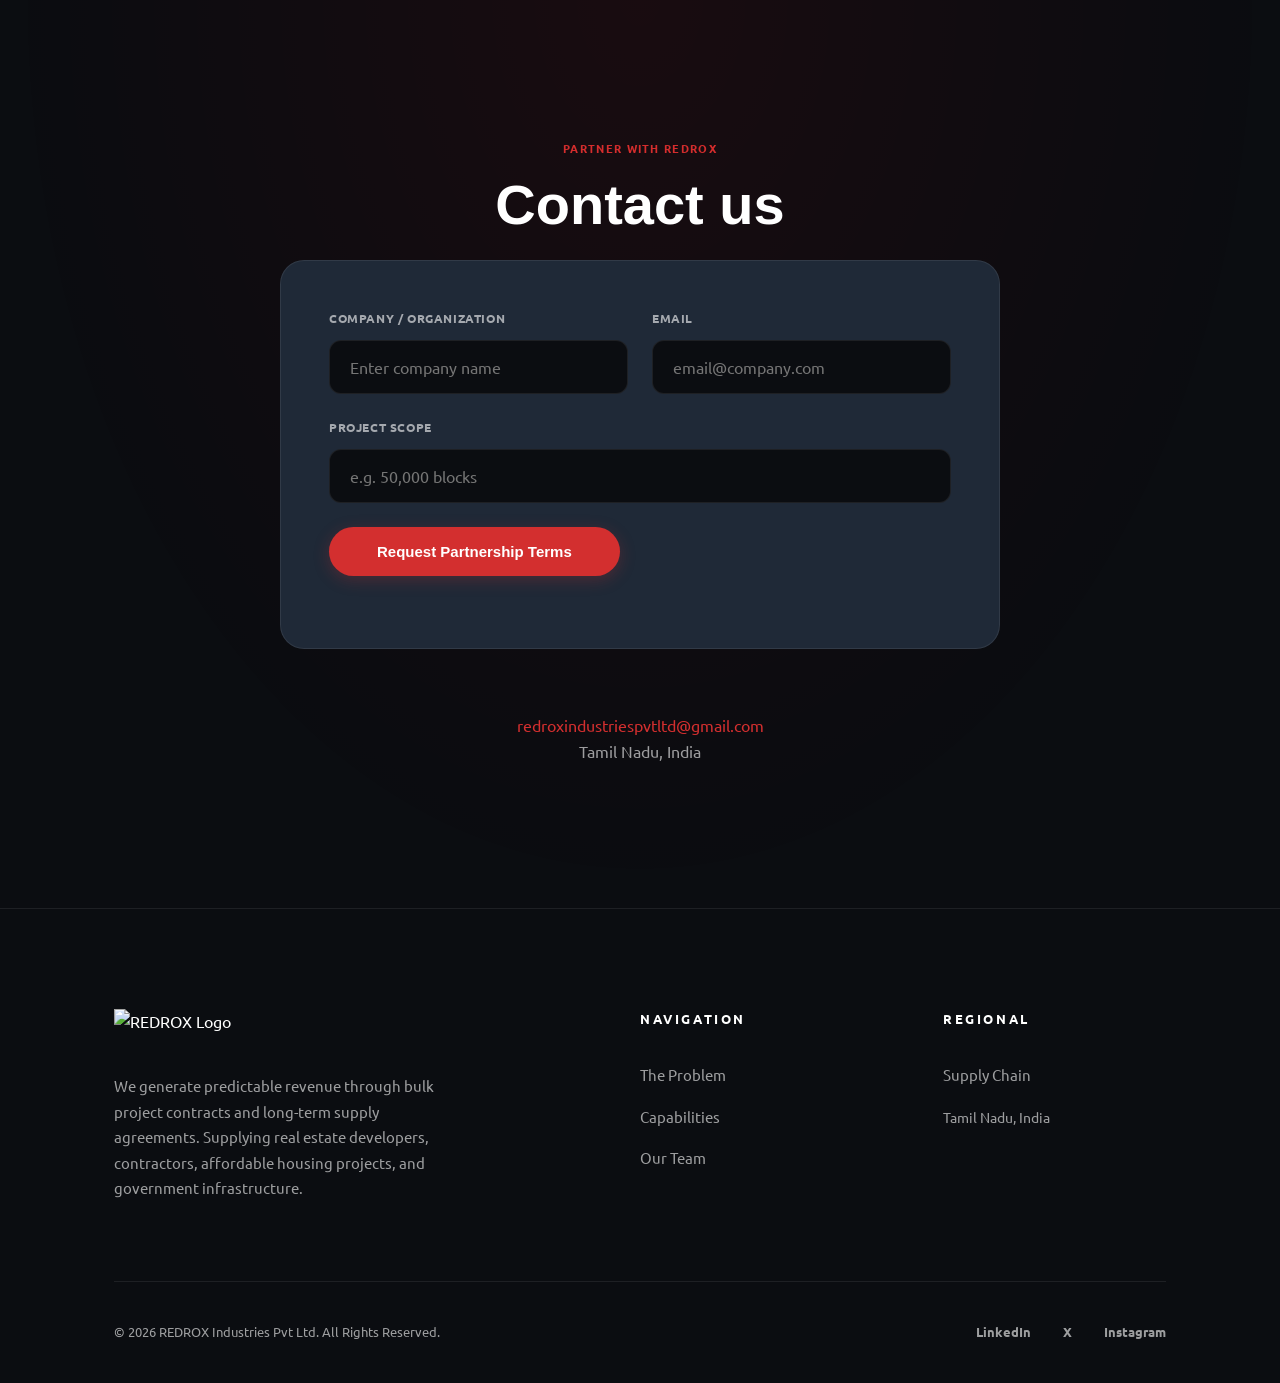
==== commit 8bcd0d49: "fix: use social icons for Anto card Replace the text-based LinkedIn and Instagram badges with the sa" ====
--- a/index.html
+++ b/index.html
@@ -319,10 +319,18 @@
                         <div class="social-links">
                             <a href="https://www.linkedin.com/in/anto-mishal-77381b423?utm_source=share_via&amp;utm_content=profile&amp;utm_medium=member_ios"
                                 aria-label="Anto Mishal on LinkedIn" class="social-icon" target="_blank"
-                                rel="noopener noreferrer"><span aria-hidden="true">in</span></a>
+                                rel="noopener noreferrer">
+                                <svg viewBox="0 0 24 24" fill="currentColor" width="20" height="20" aria-hidden="true">
+                                    <path d="M20.447 20.452h-3.554v-5.569c0-1.328-.027-3.037-1.852-3.037-1.853 0-2.136 1.445-2.136 2.939v5.667H9.351V9h3.414v1.561h.046c.477-.9 1.637-1.85 3.37-1.85 3.601 0 4.267 2.37 4.267 5.455v6.286zM5.337 7.433c-1.144 0-2.063-.926-2.063-2.065 0-1.138.92-2.063 2.063-2.063 1.14 0 2.064.925 2.064 2.063 0 1.139-.925 2.065-2.064 2.065zm1.782 13.019H3.555V9h3.564v11.452zM22.225 0H1.771C.792 0 0 .774 0 1.729v20.542C0 23.227.792 24 1.771 24h20.451C23.2 24 24 23.227 24 22.271V1.729C24 .774 23.2 0 22.222 0h.003z" />
+                                </svg>
+                            </a>
                             <a href="https://www.instagram.com/anto_mishal?vrfl=MWRuaW9wMm4xemJoNA%3D%3D&amp;utm_source=qr"
                                 aria-label="Anto Mishal on Instagram" class="social-icon" target="_blank"
-                                rel="noopener noreferrer"><span aria-hidden="true">ig</span></a>
+                                rel="noopener noreferrer">
+                                <svg viewBox="0 0 24 24" fill="currentColor" width="20" height="20" aria-hidden="true">
+                                    <path d="M12 2.163c3.204 0 3.584.012 4.85.07 3.252.148 4.771 1.691 4.919 4.919.058 1.265.069 1.645.069 4.849 0 3.205-.012 3.584-.069 4.849-.149 3.225-1.664 4.771-4.919 4.919-1.266.058-1.644.07-4.85.07-3.204 0-3.584-.012-4.849-.07-3.26-.149-4.771-1.699-4.919-4.92-.058-1.265-.07-1.644-.07-4.849 0-3.204.013-3.583.07-4.849.149-3.227 1.664-4.771 4.919-4.919 1.266-.057 1.645-.069 4.849-.069zM12 0C8.741 0 8.333.014 7.053.072 2.695.272.273 2.69.073 7.052.014 8.333 0 8.741 0 12c0 3.259.014 3.668.072 4.948.203 4.358 2.618 6.78 6.98 6.98C8.333 23.986 8.741 24 12 24c3.259 0 3.668-.014 4.948-.072 4.354-.2 6.782-2.618 6.979-6.98.059-1.28.073-1.689.073-4.948 0-3.259-.014-3.667-.072-4.947-.196-4.354-2.617-6.78-6.979-6.98C15.668.014 15.259 0 12 0zm0 5.838a6.162 6.162 0 100 12.324 6.162 6.162 0 000-12.324zM12 16a4 4 0 110-8 4 4 0 010 8zm6.406-11.845a1.44 1.44 0 100 2.881 1.44 1.44 0 000-2.881z" />
+                                </svg>
+                            </a>
                         </div>
                     </div>
                 </div>
@@ -503,9 +511,17 @@
                         <p class="bio">Founding team member at REDROX.</p>
                         <div class="social-links">
                             <a href="https://www.linkedin.com/in/anto-mishal-77381b423?utm_source=share_via&amp;utm_content=profile&amp;utm_medium=member_ios"
-                                aria-label="Anto Mishal on LinkedIn" class="social-icon" tabindex="-1"><span aria-hidden="true">in</span></a>
+                                aria-label="Anto Mishal on LinkedIn" class="social-icon" tabindex="-1">
+                                <svg viewBox="0 0 24 24" fill="currentColor" width="20" height="20" aria-hidden="true">
+                                    <path d="M20.447 20.452h-3.554v-5.569c0-1.328-.027-3.037-1.852-3.037-1.853 0-2.136 1.445-2.136 2.939v5.667H9.351V9h3.414v1.561h.046c.477-.9 1.637-1.85 3.37-1.85 3.601 0 4.267 2.37 4.267 5.455v6.286zM5.337 7.433c-1.144 0-2.063-.926-2.063-2.065 0-1.138.92-2.063 2.063-2.063 1.14 0 2.064.925 2.064 2.063 0 1.139-.925 2.065-2.064 2.065zm1.782 13.019H3.555V9h3.564v11.452zM22.225 0H1.771C.792 0 0 .774 0 1.729v20.542C0 23.227.792 24 1.771 24h20.451C23.2 24 24 23.227 24 22.271V1.729C24 .774 23.2 0 22.222 0h.003z" />
+                                </svg>
+                            </a>
                             <a href="https://www.instagram.com/anto_mishal?vrfl=MWRuaW9wMm4xemJoNA%3D%3D&amp;utm_source=qr"
-                                aria-label="Anto Mishal on Instagram" class="social-icon" tabindex="-1"><span aria-hidden="true">ig</span></a>
+                                aria-label="Anto Mishal on Instagram" class="social-icon" tabindex="-1">
+                                <svg viewBox="0 0 24 24" fill="currentColor" width="20" height="20" aria-hidden="true">
+                                    <path d="M12 2.163c3.204 0 3.584.012 4.85.07 3.252.148 4.771 1.691 4.919 4.919.058 1.265.069 1.645.069 4.849 0 3.205-.012 3.584-.069 4.849-.149 3.225-1.664 4.771-4.919 4.919-1.266.058-1.644.07-4.85.07-3.204 0-3.584-.012-4.849-.07-3.26-.149-4.771-1.699-4.919-4.92-.058-1.265-.07-1.644-.07-4.849 0-3.204.013-3.583.07-4.849.149-3.227 1.664-4.771 4.919-4.919 1.266-.057 1.645-.069 4.849-.069zM12 0C8.741 0 8.333.014 7.053.072 2.695.272.273 2.69.073 7.052.014 8.333 0 8.741 0 12c0 3.259.014 3.668.072 4.948.203 4.358 2.618 6.78 6.98 6.98C8.333 23.986 8.741 24 12 24c3.259 0 3.668-.014 4.948-.072 4.354-.2 6.782-2.618 6.979-6.98.059-1.28.073-1.689.073-4.948 0-3.259-.014-3.667-.072-4.947-.196-4.354-2.617-6.78-6.979-6.98C15.668.014 15.259 0 12 0zm0 5.838a6.162 6.162 0 100 12.324 6.162 6.162 0 000-12.324zM12 16a4 4 0 110-8 4 4 0 010 8zm6.406-11.845a1.44 1.44 0 100 2.881 1.44 1.44 0 000-2.881z" />
+                                </svg>
+                            </a>
                         </div>
                     </div>
                 </div>
